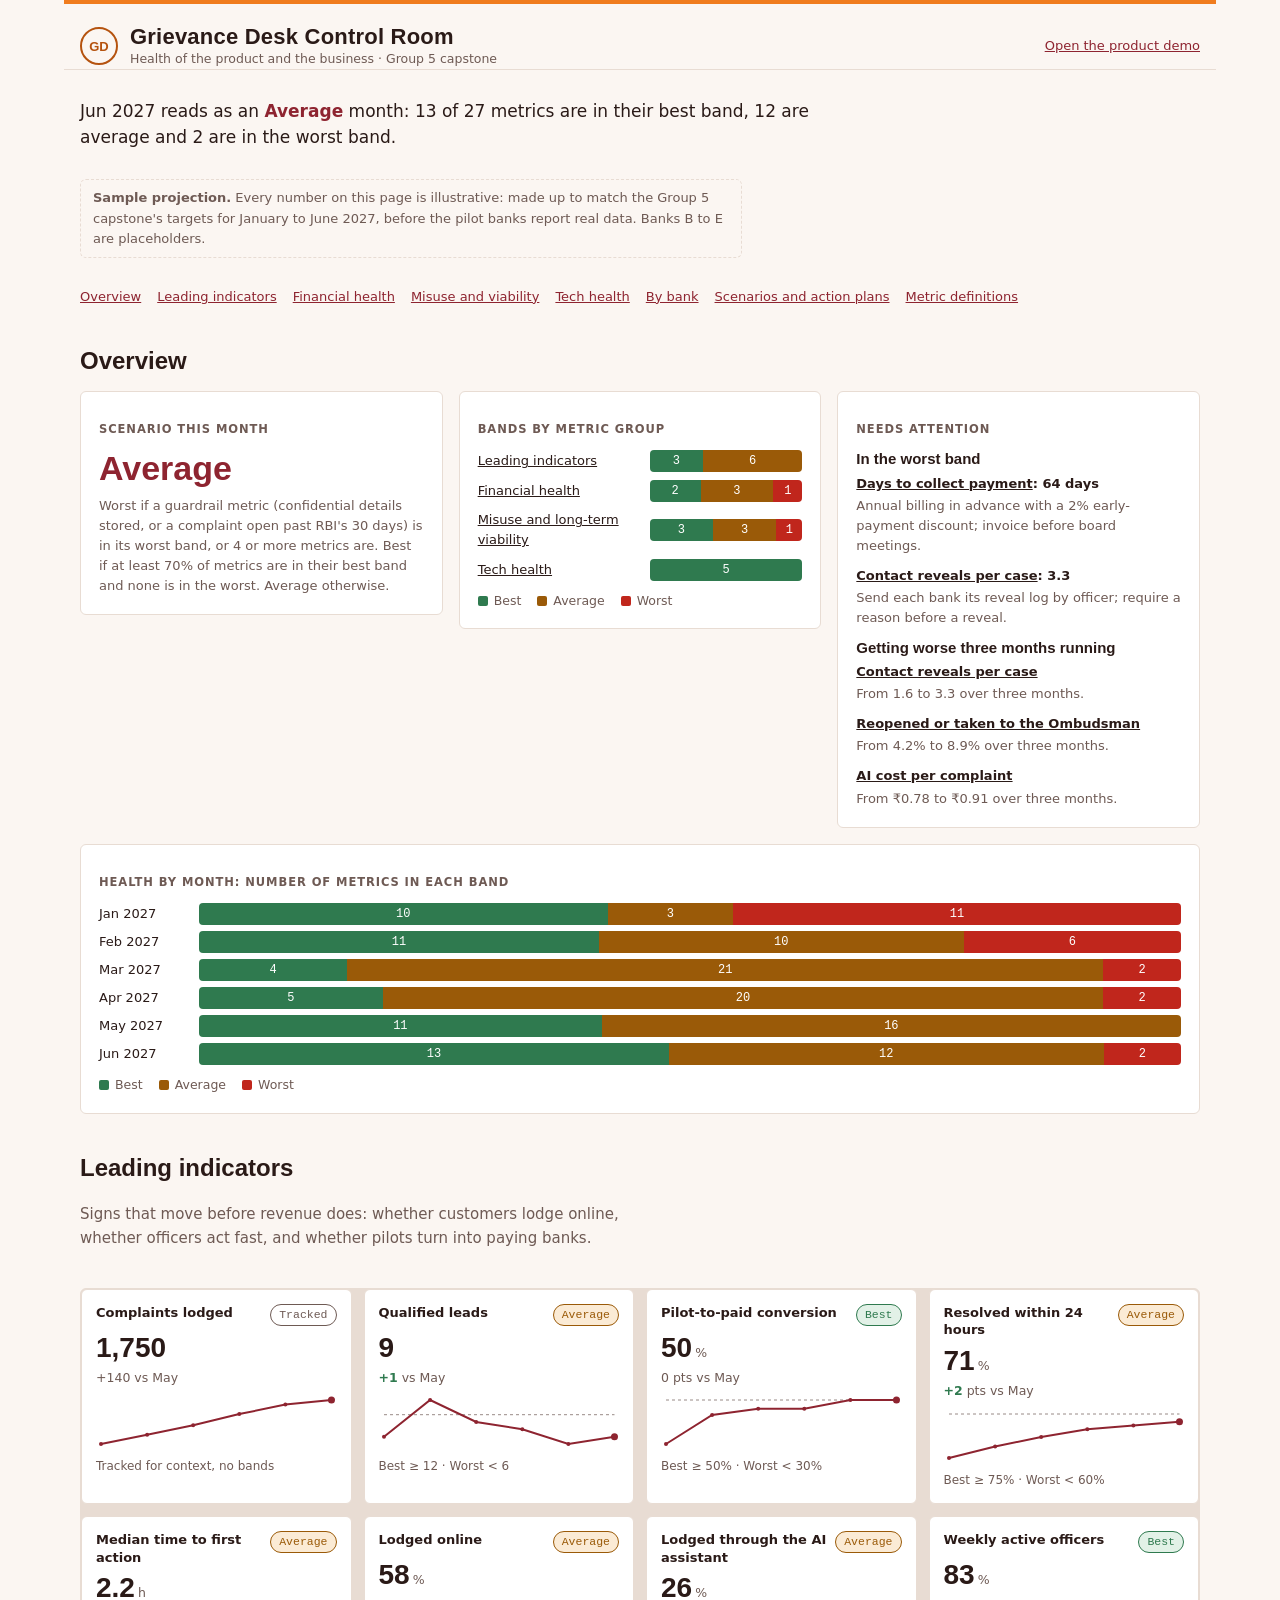
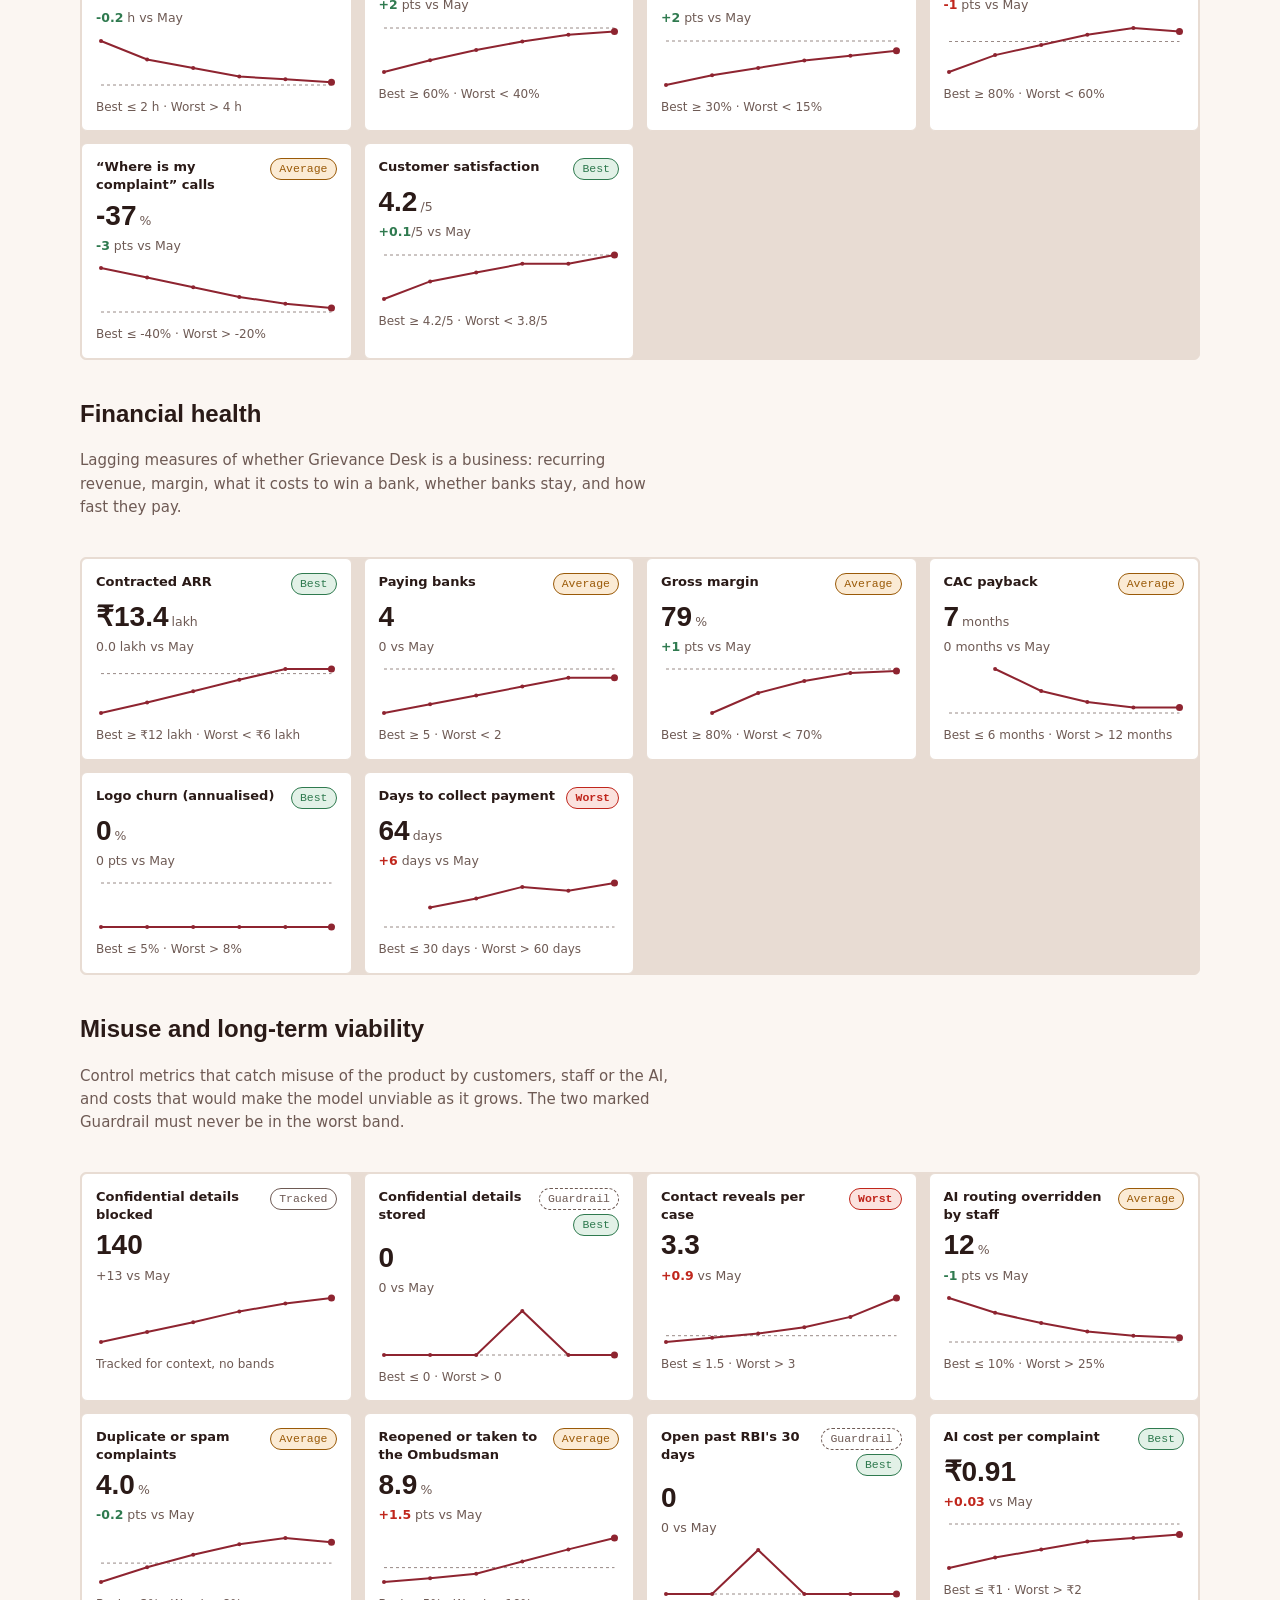
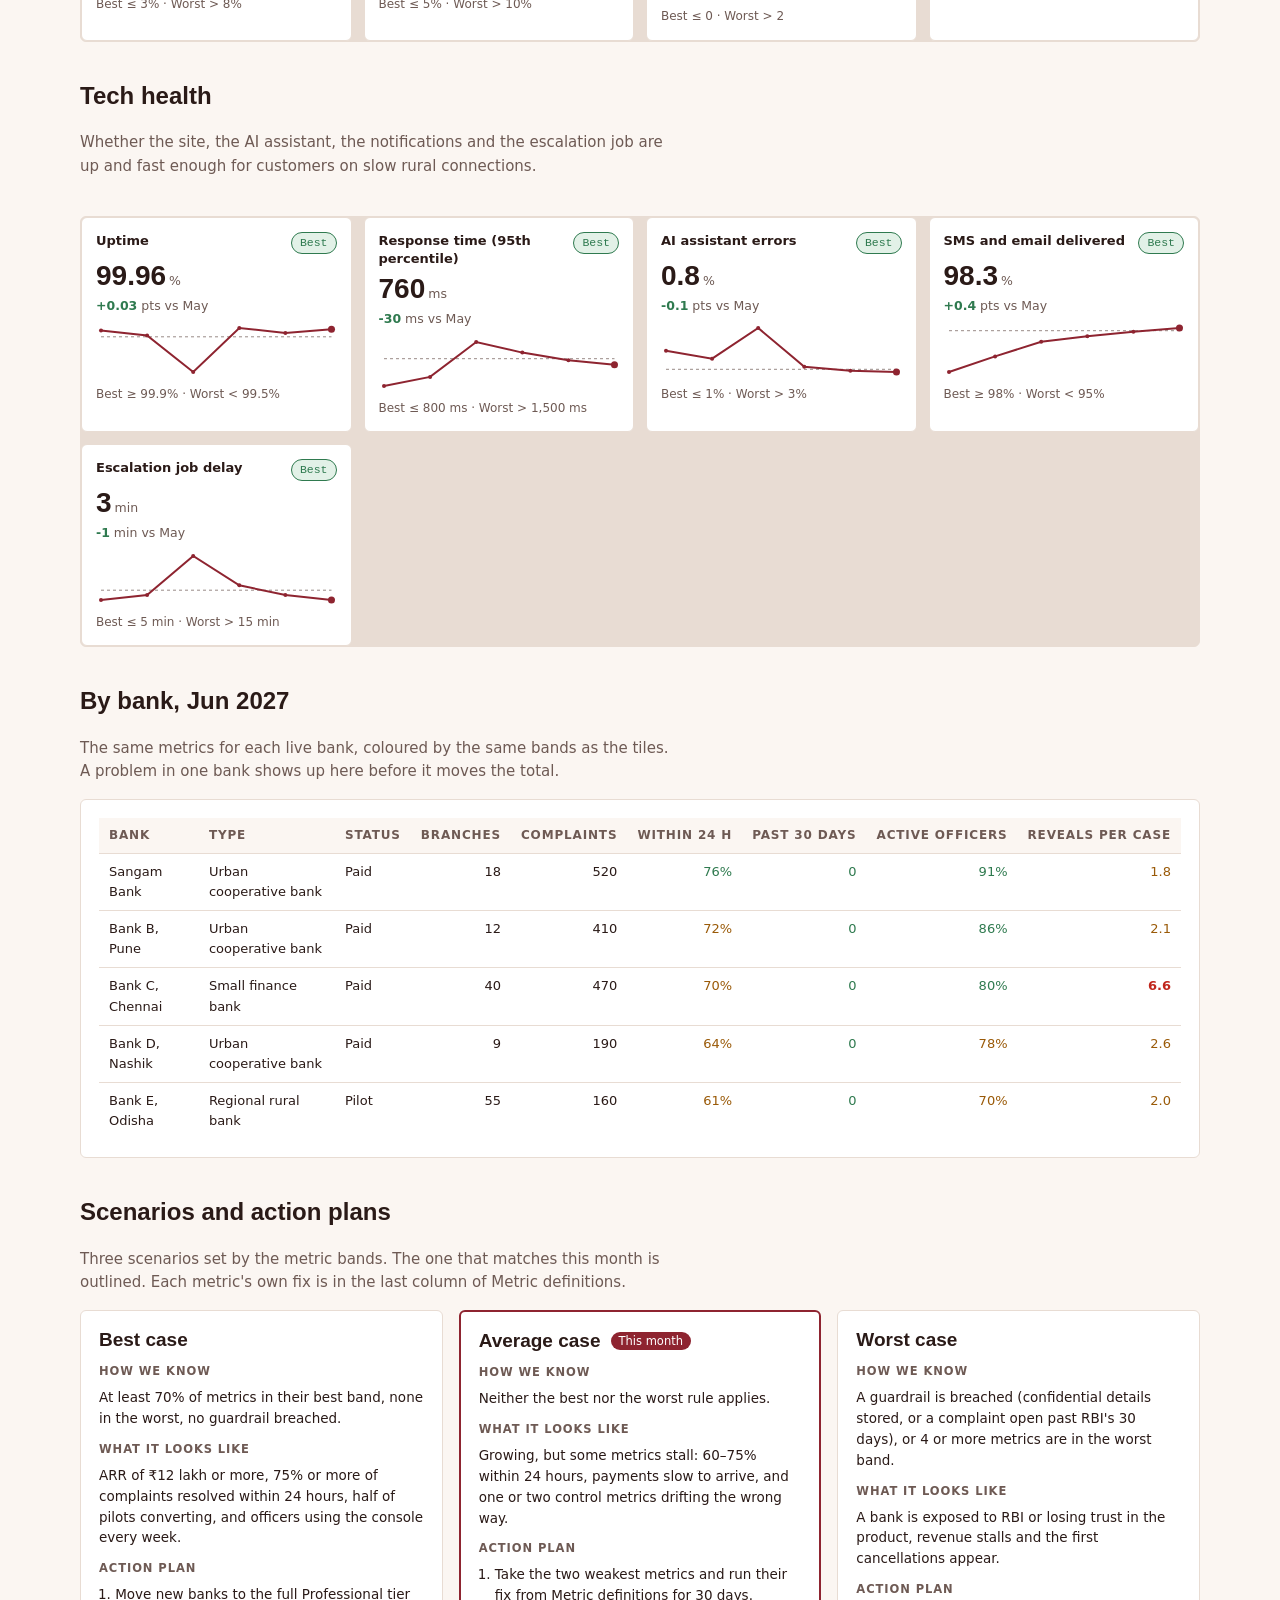
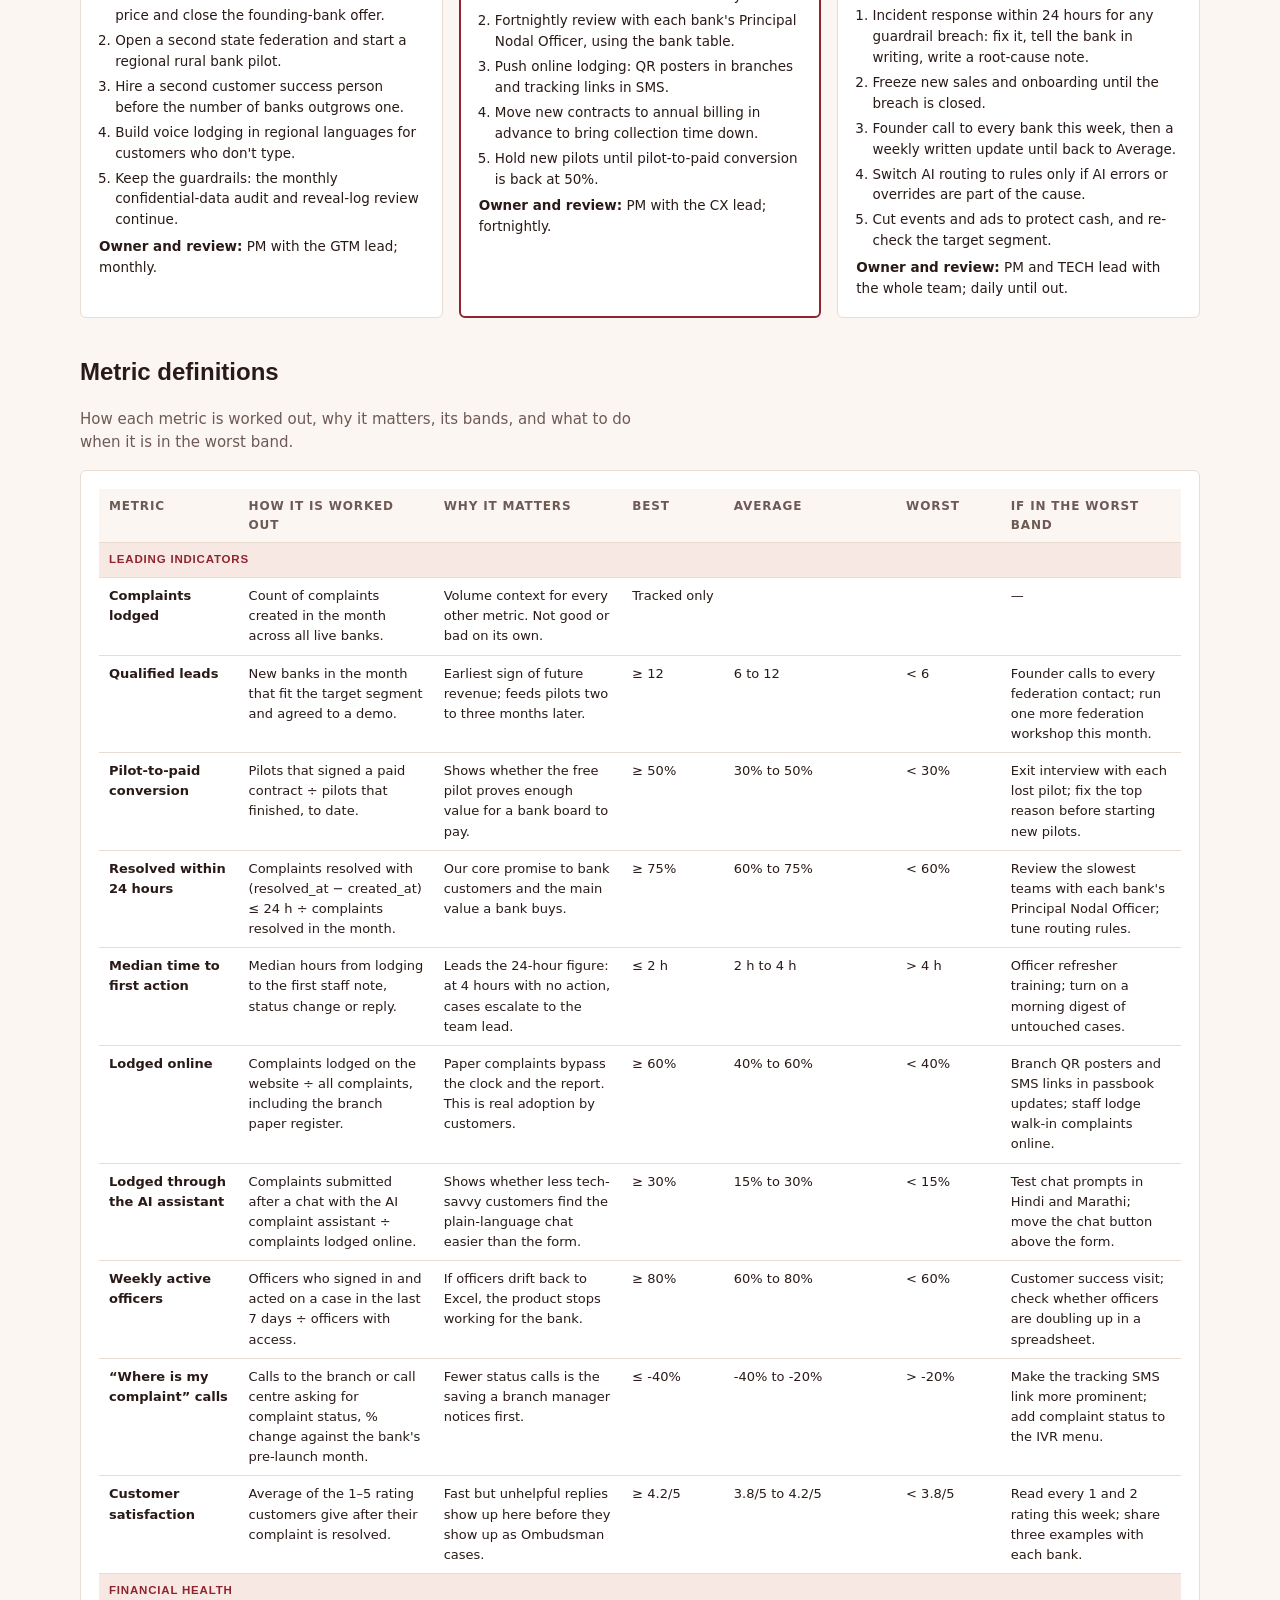
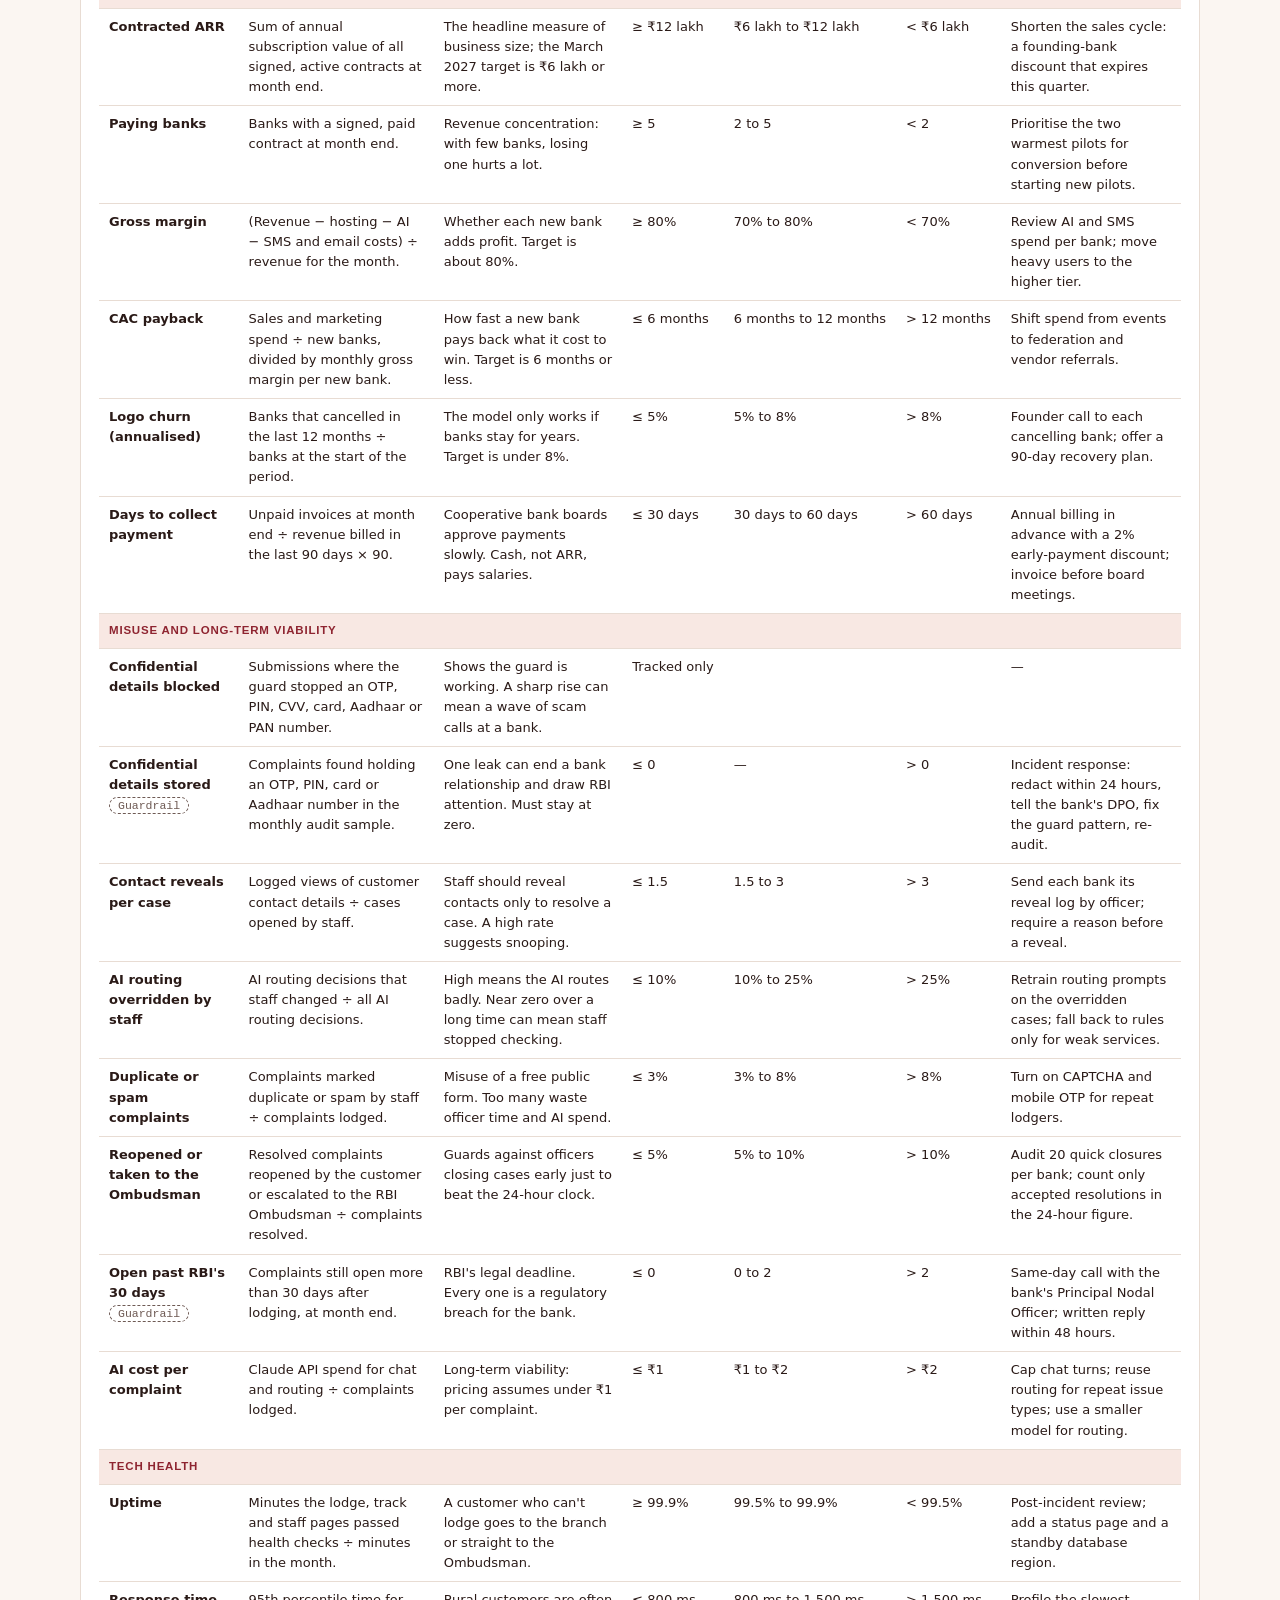
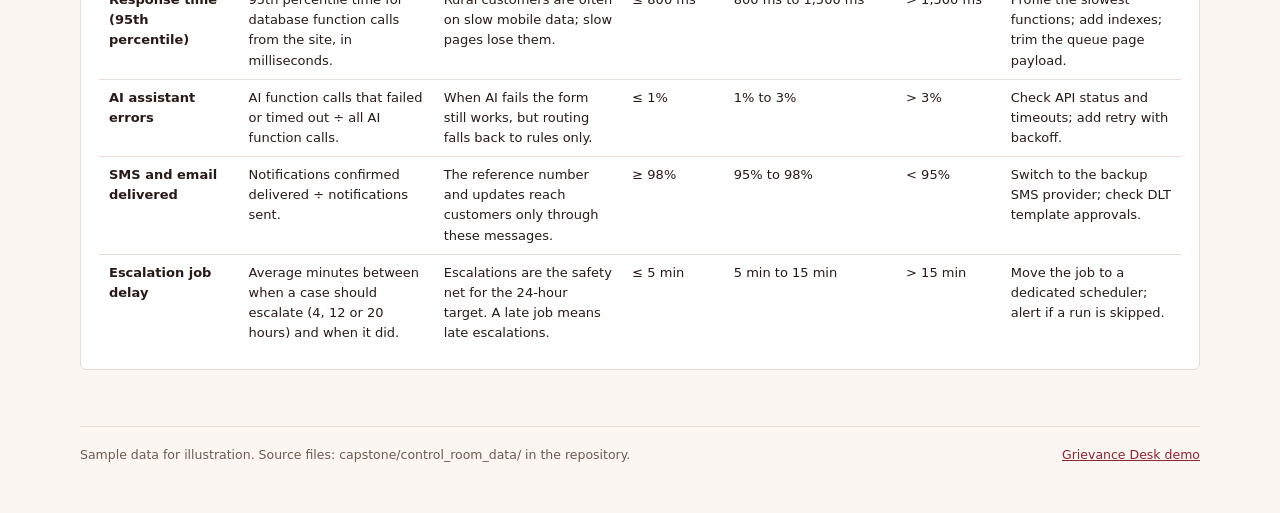
==== control-room.html @ 544a9a12 "Add Control Room metrics dashboard (sample data) and its PDF Metrics and dashboarding exercise appli" ====
<!doctype html>
<html lang="en">
<head>
<meta charset="utf-8">
<meta name="viewport" content="width=device-width,initial-scale=1,viewport-fit=cover">
<meta http-equiv="Content-Security-Policy" content="default-src 'none'; style-src 'self' 'unsafe-inline' https://fonts.googleapis.com; font-src https://fonts.gstatic.com; img-src 'self' data:; base-uri 'none'; form-action 'none'">
<meta name="referrer" content="no-referrer">
<meta name="robots" content="noindex">
<meta name="description" content="Grievance Desk Control Room: product and business health metrics, scenarios and action plans (sample data).">
<title>Grievance Desk Control Room</title>
<link rel="icon" href="data:image/svg+xml,%3Csvg xmlns='http://www.w3.org/2000/svg' viewBox='0 0 32 32'%3E%3Ccircle cx='16' cy='16' r='14' fill='none' stroke='%23E8711C' stroke-width='3'/%3E%3C/svg%3E">
<link rel="stylesheet" href="https://fonts.googleapis.com/css2?family=Archivo:wdth,wght@112,600;112,800&family=Public+Sans:wght@400;500;600&family=IBM+Plex+Mono:wght@400;500&display=swap">
<link rel="stylesheet" href="styles.css?v=6">
<style>
/* Not .wrap: styles.css hides .wrap when printing (it prints only the monthly report). */
.crwrap{max-width:1120px;margin:0 auto}
.cr{display:flex;flex-direction:column;gap:40px;padding-top:28px}
.sec{display:flex;flex-direction:column;gap:16px}
.sec h2{font-size:24px}
.sample{font-size:13px;color:var(--muted);border:1px dashed var(--line);border-radius:var(--r);padding:8px 12px;max-width:80ch}
.headline{font-size:17px;max-width:70ch;margin:0}
.headline b{color:var(--petrol)}
.jump{display:flex;flex-wrap:wrap;gap:4px 16px;font-size:13px}
.cr .card{display:block;background:var(--surface);border:1px solid var(--line);border-radius:var(--r);padding:18px;min-width:0}
.ov{display:grid;grid-template-columns:repeat(auto-fit,minmax(280px,1fr));gap:16px;align-items:start}
.big{font:800 34px/1.1 var(--f-display);font-stretch:112%;color:var(--petrol);margin:4px 0 8px}
.small{font-size:13px;color:var(--muted);margin:0}
.grp{display:grid;grid-template-columns:minmax(110px,10rem) 1fr;gap:8px 12px;align-items:center;font-size:13px;margin-top:10px}
.grp a{color:var(--ink)}
.stack{display:flex;height:22px;border-radius:4px;overflow:hidden;min-width:0}
.stack span{display:flex;align-items:center;justify-content:center;font:500 12px var(--f-mono);color:#fff;min-width:0;overflow:hidden}
.seg-best{background:var(--ok)} .seg-average{background:var(--warn)} .seg-worst{background:var(--bad)}
@media (prefers-color-scheme:dark){:root:not([data-theme="light"]) .stack span{color:var(--paper)}}
.legend{display:flex;gap:16px;font-size:12.5px;color:var(--muted);margin-top:10px}
.legend i{display:inline-block;width:10px;height:10px;border-radius:2px;margin-right:6px;vertical-align:-1px}
.att h3{margin-top:10px}
.att ul{list-style:none;margin:6px 0 0;padding:0;display:grid;gap:10px}
.att li{display:grid;gap:2px;font-size:13px}
.att li span{color:var(--muted)}
.att li.empty{color:var(--muted)}
.att a{color:inherit}
.trend{display:grid;grid-template-columns:5.5rem 1fr;gap:6px 12px;align-items:center;font-size:13px;margin-top:10px}
.tiles{display:grid;grid-template-columns:repeat(auto-fill,minmax(230px,1fr));gap:12px}
.tile{display:flex;flex-direction:column;gap:4px;background:var(--surface);border:1px solid var(--line);border-radius:var(--r);padding:14px;min-width:0;break-inside:avoid}
.tile-head{display:flex;justify-content:space-between;align-items:flex-start;gap:8px}
.tile-head h4{margin:0;font-size:13px;font-weight:600;line-height:1.35}
.chips{display:flex;flex-direction:column;align-items:flex-end;gap:4px}
.chip{flex:none;font-size:11.5px;padding:1px 8px;border-radius:999px;border:1px solid currentColor;white-space:nowrap}
.chip-best{color:var(--ok);background:var(--ok-soft)}
.chip-average{color:var(--warn);background:var(--warn-soft)}
.chip-worst{color:var(--bad);background:var(--bad-soft);font-weight:600}
.chip-track,.chip-guard{color:var(--muted)} .chip-guard{border-style:dashed}
.tile-val{font:800 28px/1.15 var(--f-display);font-stretch:112%;font-variant-numeric:tabular-nums;margin:2px 0 0}
.tile-val .u{font:500 12.5px var(--f-body);color:var(--muted);margin-left:3px}
.tile-chg{font-size:12.5px;color:var(--muted);margin:0;font-variant-numeric:tabular-nums}
.tile-chg .good{color:var(--ok);font-weight:600} .tile-chg .bad{color:var(--bad);font-weight:600}
.tile-foot{font-size:12px;color:var(--muted);margin:0}
.spark{display:block;width:100%;height:54px;margin:4px 0}
.spark .ref{stroke:var(--muted);stroke-dasharray:3 3;stroke-width:1;opacity:.7;vector-effect:non-scaling-stroke}
.spark .line{stroke:var(--petrol);stroke-width:2;fill:none;vector-effect:non-scaling-stroke}
.spark circle{fill:var(--petrol)}
.tablewrap{overflow-x:auto}
.cr table{border-collapse:collapse;width:100%;font-size:13px}
.cr th,.cr td{text-align:left;padding:8px 10px;border-bottom:1px solid var(--line);vertical-align:top}
.cr thead th{font-weight:600;color:var(--muted);font-size:12px}
.cr td.n,.cr th.n{text-align:right;font-variant-numeric:tabular-nums;white-space:nowrap}
.cr td.nw{white-space:nowrap}
.b-best{color:var(--ok)} .b-average{color:var(--warn)} .b-worst{color:var(--bad);font-weight:600}
.grp-row th{background:var(--petrol-soft);color:var(--petrol);font-family:var(--f-display);font-stretch:112%}
.scn{display:grid;grid-template-columns:repeat(auto-fit,minmax(260px,1fr));gap:16px}
.cr .card.scn-card{display:flex;flex-direction:column;gap:6px;font-size:13.5px;break-inside:avoid}
.scn-card p{margin:0} .scn-card .label{margin-top:6px}
.scn-card ol{margin:0;padding-left:1.2em;display:grid;gap:4px}
.scn-card h3{font-size:19px;display:flex;align-items:center;gap:10px}
.scn-card.is-current{border:2px solid var(--petrol)}
.here{font:500 11.5px var(--f-body);background:var(--petrol);color:var(--petrol-ink);border-radius:999px;padding:2px 8px}
.back{font-size:13px}
@page{size:A4 landscape;margin:12mm}
@media print{
  body{padding:0;background:#fff;font-size:12px}
  .crwrap{max-width:none;zoom:.74}
  .cr .card.tablewrap{overflow:visible;break-inside:auto}
  .cr tr{break-inside:avoid}
  .ov .card{padding:14px}
  .jump,.back{display:none}
  .page{break-before:page}
  .cr{gap:24px;padding-top:12px}
  .tiles{grid-template-columns:repeat(4,1fr)}
  .card,.tile{break-inside:avoid}
  *{-webkit-print-color-adjust:exact;print-color-adjust:exact}
}
</style>
</head>
<body>
<div class="crwrap">
  <header class="mast">
    <div class="brand">
      <div class="seal" aria-hidden="true">GD</div>
      <div><h1>Grievance Desk Control Room</h1><small>Health of the product and the business · Group 5 capstone</small></div>
    </div>
    <a class="back" href="./?demo">Open the product demo</a>
  </header>
  <main class="cr">
    <section class="sec" id="top">
      <p class="headline">Jun 2027 reads as an <b>Average</b> month: 13 of 27 metrics are in their best band, 12 are average and 2 are in the worst band.</p>
      <p class="sample"><b>Sample projection.</b> Every number on this page is illustrative: made up to match the Group 5 capstone's targets for January to June 2027, before the pilot banks report real data. Banks B to E are placeholders.</p>
      <nav class="jump" aria-label="Sections"><a href="#overview">Overview</a><a href="#leading">Leading indicators</a><a href="#financial">Financial health</a><a href="#control">Misuse and viability</a><a href="#tech">Tech health</a><a href="#banks">By bank</a><a href="#scenarios">Scenarios and action plans</a><a href="#definitions">Metric definitions</a></nav>
    </section>

    <section class="sec" id="overview">
      <h2>Overview</h2>
      <div class="ov">
        <div class="card">
          <p class="label">Scenario this month</p>
          <p class="big">Average</p>
          <p class="small">Worst if a guardrail metric (confidential details stored, or a complaint open past RBI's 30 days) is in its worst band, or 4 or more metrics are. Best if at least 70% of metrics are in their best band and none is in the worst. Average otherwise.</p>
        </div>
        <div class="card">
          <p class="label">Bands by metric group</p>
          <div class="grp"><a href="#leading">Leading indicators</a><div class="stack"><span class="seg-best" style="flex-grow:3" title="Best: 3">3</span><span class="seg-average" style="flex-grow:6" title="Average: 6">6</span></div><a href="#financial">Financial health</a><div class="stack"><span class="seg-best" style="flex-grow:2" title="Best: 2">2</span><span class="seg-average" style="flex-grow:3" title="Average: 3">3</span><span class="seg-worst" style="flex-grow:1" title="Worst: 1">1</span></div><a href="#control">Misuse and long-term viability</a><div class="stack"><span class="seg-best" style="flex-grow:3" title="Best: 3">3</span><span class="seg-average" style="flex-grow:3" title="Average: 3">3</span><span class="seg-worst" style="flex-grow:1" title="Worst: 1">1</span></div><a href="#tech">Tech health</a><div class="stack"><span class="seg-best" style="flex-grow:5" title="Best: 5">5</span></div></div>
          <div class="legend"><span><i class="seg-best"></i>Best</span><span><i class="seg-average"></i>Average</span><span><i class="seg-worst"></i>Worst</span></div>
        </div>
        <div class="card att">
          <p class="label">Needs attention</p>
          <h3>In the worst band</h3>
          <ul><li><b><a href="#m-dso_days">Days to collect payment</a>: 64 days</b><span>Annual billing in advance with a 2% early-payment discount; invoice before board meetings.</span></li><li><b><a href="#m-contact_reveals_per_case">Contact reveals per case</a>: 3.3</b><span>Send each bank its reveal log by officer; require a reason before a reveal.</span></li></ul>
          <h3>Getting worse three months running</h3>
          <ul><li><b><a href="#m-contact_reveals_per_case">Contact reveals per case</a></b><span>From 1.6 to 3.3 over three months.</span></li><li><b><a href="#m-reopened_pct">Reopened or taken to the Ombudsman</a></b><span>From 4.2% to 8.9% over three months.</span></li><li><b><a href="#m-ai_cost_per_complaint_inr">AI cost per complaint</a></b><span>From ₹0.78 to ₹0.91 over three months.</span></li></ul>
        </div>
      </div>
      <div class="card">
        <p class="label">Health by month: number of metrics in each band</p>
        <div class="trend"><span>Jan 2027</span><div class="stack"><span class="seg-best" style="flex-grow:10" title="Best: 10">10</span><span class="seg-average" style="flex-grow:3" title="Average: 3">3</span><span class="seg-worst" style="flex-grow:11" title="Worst: 11">11</span></div><span>Feb 2027</span><div class="stack"><span class="seg-best" style="flex-grow:11" title="Best: 11">11</span><span class="seg-average" style="flex-grow:10" title="Average: 10">10</span><span class="seg-worst" style="flex-grow:6" title="Worst: 6">6</span></div><span>Mar 2027</span><div class="stack"><span class="seg-best" style="flex-grow:4" title="Best: 4">4</span><span class="seg-average" style="flex-grow:21" title="Average: 21">21</span><span class="seg-worst" style="flex-grow:2" title="Worst: 2">2</span></div><span>Apr 2027</span><div class="stack"><span class="seg-best" style="flex-grow:5" title="Best: 5">5</span><span class="seg-average" style="flex-grow:20" title="Average: 20">20</span><span class="seg-worst" style="flex-grow:2" title="Worst: 2">2</span></div><span>May 2027</span><div class="stack"><span class="seg-best" style="flex-grow:11" title="Best: 11">11</span><span class="seg-average" style="flex-grow:16" title="Average: 16">16</span></div><span>Jun 2027</span><div class="stack"><span class="seg-best" style="flex-grow:13" title="Best: 13">13</span><span class="seg-average" style="flex-grow:12" title="Average: 12">12</span><span class="seg-worst" style="flex-grow:2" title="Worst: 2">2</span></div></div>
        <div class="legend"><span><i class="seg-best"></i>Best</span><span><i class="seg-average"></i>Average</span><span><i class="seg-worst"></i>Worst</span></div>
      </div>
    </section>

    <section class="sec page" id="leading"><h2>Leading indicators</h2><p class="lede">Signs that move before revenue does: whether customers lodge online, whether officers act fast, and whether pilots turn into paying banks.</p><div class="tiles"><article class="tile" id="m-complaints_lodged"><div class="tile-head"><h4>Complaints lodged</h4><div class="chips"><span class="chip chip-track">Tracked</span></div></div><p class="tile-val">1,750</p><p class="tile-chg"><span class="">+140</span> vs May</p><svg class="spark" viewBox="0 0 240 54" preserveAspectRatio="none" role="img" aria-label="Complaints lodged, Jan 2027 to Jun 2027: from 410 to 1,750"><path class="line" d="M5.0,49.0 L51.0,39.8 L97.0,30.3 L143.0,19.1 L189.0,9.6 L235.0,5.0"/><circle class="pt" cx="5.0" cy="49.0" r="2"><title>Jan 2027: 410</title></circle><circle class="pt" cx="51.0" cy="39.8" r="2"><title>Feb 2027: 690</title></circle><circle class="pt" cx="97.0" cy="30.3" r="2"><title>Mar 2027: 980</title></circle><circle class="pt" cx="143.0" cy="19.1" r="2"><title>Apr 2027: 1,320</title></circle><circle class="pt" cx="189.0" cy="9.6" r="2"><title>May 2027: 1,610</title></circle><circle class="end" cx="235.0" cy="5.0" r="3.5"><title>Jun 2027: 1,750</title></circle></svg><p class="tile-foot">Tracked for context, no bands</p></article><article class="tile" id="m-qualified_leads"><div class="tile-head"><h4>Qualified leads</h4><div class="chips"><span class="chip chip-average">Average</span></div></div><p class="tile-val">9</p><p class="tile-chg"><span class="good">+1</span> vs May</p><svg class="spark" viewBox="0 0 240 54" preserveAspectRatio="none" role="img" aria-label="Qualified leads, Jan 2027 to Jun 2027: from 9 to 9"><line class="ref" x1="5" x2="235" y1="19.7" y2="19.7"/><path class="line" d="M5.0,41.7 L51.0,5.0 L97.0,27.0 L143.0,34.3 L189.0,49.0 L235.0,41.7"/><circle class="pt" cx="5.0" cy="41.7" r="2"><title>Jan 2027: 9</title></circle><circle class="pt" cx="51.0" cy="5.0" r="2"><title>Feb 2027: 14</title></circle><circle class="pt" cx="97.0" cy="27.0" r="2"><title>Mar 2027: 11</title></circle><circle class="pt" cx="143.0" cy="34.3" r="2"><title>Apr 2027: 10</title></circle><circle class="pt" cx="189.0" cy="49.0" r="2"><title>May 2027: 8</title></circle><circle class="end" cx="235.0" cy="41.7" r="3.5"><title>Jun 2027: 9</title></circle></svg><p class="tile-foot">Best ≥ 12 · Worst &lt; 6</p></article><article class="tile" id="m-pilot_to_paid_pct"><div class="tile-head"><h4>Pilot-to-paid conversion</h4><div class="chips"><span class="chip chip-best">Best</span></div></div><p class="tile-val">50<span class="u">%</span></p><p class="tile-chg"><span class="">0</span> pts vs May</p><svg class="spark" viewBox="0 0 240 54" preserveAspectRatio="none" role="img" aria-label="Pilot-to-paid conversion, Jan 2027 to Jun 2027: from 0% to 50%"><line class="ref" x1="5" x2="235" y1="5.0" y2="5.0"/><path class="line" d="M5.0,49.0 L51.0,20.0 L97.0,13.8 L143.0,13.8 L189.0,5.0 L235.0,5.0"/><circle class="pt" cx="5.0" cy="49.0" r="2"><title>Jan 2027: 0%</title></circle><circle class="pt" cx="51.0" cy="20.0" r="2"><title>Feb 2027: 33%</title></circle><circle class="pt" cx="97.0" cy="13.8" r="2"><title>Mar 2027: 40%</title></circle><circle class="pt" cx="143.0" cy="13.8" r="2"><title>Apr 2027: 40%</title></circle><circle class="pt" cx="189.0" cy="5.0" r="2"><title>May 2027: 50%</title></circle><circle class="end" cx="235.0" cy="5.0" r="3.5"><title>Jun 2027: 50%</title></circle></svg><p class="tile-foot">Best ≥ 50% · Worst &lt; 30%</p></article><article class="tile" id="m-resolved_24h_pct"><div class="tile-head"><h4>Resolved within 24 hours</h4><div class="chips"><span class="chip chip-average">Average</span></div></div><p class="tile-val">71<span class="u">%</span></p><p class="tile-chg"><span class="good">+2</span> pts vs May</p><svg class="spark" viewBox="0 0 240 54" preserveAspectRatio="none" role="img" aria-label="Resolved within 24 hours, Jan 2027 to Jun 2027: from 52% to 71%"><line class="ref" x1="5" x2="235" y1="5.0" y2="5.0"/><path class="line" d="M5.0,49.0 L51.0,37.5 L97.0,28.0 L143.0,20.3 L189.0,16.5 L235.0,12.7"/><circle class="pt" cx="5.0" cy="49.0" r="2"><title>Jan 2027: 52%</title></circle><circle class="pt" cx="51.0" cy="37.5" r="2"><title>Feb 2027: 58%</title></circle><circle class="pt" cx="97.0" cy="28.0" r="2"><title>Mar 2027: 63%</title></circle><circle class="pt" cx="143.0" cy="20.3" r="2"><title>Apr 2027: 67%</title></circle><circle class="pt" cx="189.0" cy="16.5" r="2"><title>May 2027: 69%</title></circle><circle class="end" cx="235.0" cy="12.7" r="3.5"><title>Jun 2027: 71%</title></circle></svg><p class="tile-foot">Best ≥ 75% · Worst &lt; 60%</p></article><article class="tile" id="m-median_first_action_h"><div class="tile-head"><h4>Median time to first action</h4><div class="chips"><span class="chip chip-average">Average</span></div></div><p class="tile-val">2.2<span class="u">h</span></p><p class="tile-chg"><span class="good">-0.2</span> h vs May</p><svg class="spark" viewBox="0 0 240 54" preserveAspectRatio="none" role="img" aria-label="Median time to first action, Jan 2027 to Jun 2027: from 5.1 h to 2.2 h"><line class="ref" x1="5" x2="235" y1="49.0" y2="49.0"/><path class="line" d="M5.0,5.0 L51.0,23.5 L97.0,32.0 L143.0,40.5 L189.0,43.3 L235.0,46.2"/><circle class="pt" cx="5.0" cy="5.0" r="2"><title>Jan 2027: 5.1 h</title></circle><circle class="pt" cx="51.0" cy="23.5" r="2"><title>Feb 2027: 3.8 h</title></circle><circle class="pt" cx="97.0" cy="32.0" r="2"><title>Mar 2027: 3.2 h</title></circle><circle class="pt" cx="143.0" cy="40.5" r="2"><title>Apr 2027: 2.6 h</title></circle><circle class="pt" cx="189.0" cy="43.3" r="2"><title>May 2027: 2.4 h</title></circle><circle class="end" cx="235.0" cy="46.2" r="3.5"><title>Jun 2027: 2.2 h</title></circle></svg><p class="tile-foot">Best ≤ 2 h · Worst &gt; 4 h</p></article><article class="tile" id="m-online_share_pct"><div class="tile-head"><h4>Lodged online</h4><div class="chips"><span class="chip chip-average">Average</span></div></div><p class="tile-val">58<span class="u">%</span></p><p class="tile-chg"><span class="good">+2</span> pts vs May</p><svg class="spark" viewBox="0 0 240 54" preserveAspectRatio="none" role="img" aria-label="Lodged online, Jan 2027 to Jun 2027: from 34% to 58%"><line class="ref" x1="5" x2="235" y1="5.0" y2="5.0"/><path class="line" d="M5.0,49.0 L51.0,37.2 L97.0,27.0 L143.0,18.5 L189.0,11.8 L235.0,8.4"/><circle class="pt" cx="5.0" cy="49.0" r="2"><title>Jan 2027: 34%</title></circle><circle class="pt" cx="51.0" cy="37.2" r="2"><title>Feb 2027: 41%</title></circle><circle class="pt" cx="97.0" cy="27.0" r="2"><title>Mar 2027: 47%</title></circle><circle class="pt" cx="143.0" cy="18.5" r="2"><title>Apr 2027: 52%</title></circle><circle class="pt" cx="189.0" cy="11.8" r="2"><title>May 2027: 56%</title></circle><circle class="end" cx="235.0" cy="8.4" r="3.5"><title>Jun 2027: 58%</title></circle></svg><p class="tile-foot">Best ≥ 60% · Worst &lt; 40%</p></article><article class="tile" id="m-ai_chat_share_pct"><div class="tile-head"><h4>Lodged through the AI assistant</h4><div class="chips"><span class="chip chip-average">Average</span></div></div><p class="tile-val">26<span class="u">%</span></p><p class="tile-chg"><span class="good">+2</span> pts vs May</p><svg class="spark" viewBox="0 0 240 54" preserveAspectRatio="none" role="img" aria-label="Lodged through the AI assistant, Jan 2027 to Jun 2027: from 12% to 26%"><line class="ref" x1="5" x2="235" y1="5.0" y2="5.0"/><path class="line" d="M5.0,49.0 L51.0,39.2 L97.0,31.9 L143.0,24.6 L189.0,19.7 L235.0,14.8"/><circle class="pt" cx="5.0" cy="49.0" r="2"><title>Jan 2027: 12%</title></circle><circle class="pt" cx="51.0" cy="39.2" r="2"><title>Feb 2027: 16%</title></circle><circle class="pt" cx="97.0" cy="31.9" r="2"><title>Mar 2027: 19%</title></circle><circle class="pt" cx="143.0" cy="24.6" r="2"><title>Apr 2027: 22%</title></circle><circle class="pt" cx="189.0" cy="19.7" r="2"><title>May 2027: 24%</title></circle><circle class="end" cx="235.0" cy="14.8" r="3.5"><title>Jun 2027: 26%</title></circle></svg><p class="tile-foot">Best ≥ 30% · Worst &lt; 15%</p></article><article class="tile" id="m-weekly_active_officers_pct"><div class="tile-head"><h4>Weekly active officers</h4><div class="chips"><span class="chip chip-best">Best</span></div></div><p class="tile-val">83<span class="u">%</span></p><p class="tile-chg"><span class="bad">-1</span> pts vs May</p><svg class="spark" viewBox="0 0 240 54" preserveAspectRatio="none" role="img" aria-label="Weekly active officers, Jan 2027 to Jun 2027: from 71% to 83%"><line class="ref" x1="5" x2="235" y1="18.5" y2="18.5"/><path class="line" d="M5.0,49.0 L51.0,32.1 L97.0,21.9 L143.0,11.8 L189.0,5.0 L235.0,8.4"/><circle class="pt" cx="5.0" cy="49.0" r="2"><title>Jan 2027: 71%</title></circle><circle class="pt" cx="51.0" cy="32.1" r="2"><title>Feb 2027: 76%</title></circle><circle class="pt" cx="97.0" cy="21.9" r="2"><title>Mar 2027: 79%</title></circle><circle class="pt" cx="143.0" cy="11.8" r="2"><title>Apr 2027: 82%</title></circle><circle class="pt" cx="189.0" cy="5.0" r="2"><title>May 2027: 84%</title></circle><circle class="end" cx="235.0" cy="8.4" r="3.5"><title>Jun 2027: 83%</title></circle></svg><p class="tile-foot">Best ≥ 80% · Worst &lt; 60%</p></article><article class="tile" id="m-track_calls_change_pct"><div class="tile-head"><h4>“Where is my complaint” calls</h4><div class="chips"><span class="chip chip-average">Average</span></div></div><p class="tile-val">-37<span class="u">%</span></p><p class="tile-chg"><span class="good">-3</span> pts vs May</p><svg class="spark" viewBox="0 0 240 54" preserveAspectRatio="none" role="img" aria-label="“Where is my complaint” calls, Jan 2027 to Jun 2027: from -8% to -37%"><line class="ref" x1="5" x2="235" y1="49.0" y2="49.0"/><path class="line" d="M5.0,5.0 L51.0,14.6 L97.0,24.2 L143.0,33.9 L189.0,40.8 L235.0,44.9"/><circle class="pt" cx="5.0" cy="5.0" r="2"><title>Jan 2027: -8%</title></circle><circle class="pt" cx="51.0" cy="14.6" r="2"><title>Feb 2027: -15%</title></circle><circle class="pt" cx="97.0" cy="24.2" r="2"><title>Mar 2027: -22%</title></circle><circle class="pt" cx="143.0" cy="33.9" r="2"><title>Apr 2027: -29%</title></circle><circle class="pt" cx="189.0" cy="40.8" r="2"><title>May 2027: -34%</title></circle><circle class="end" cx="235.0" cy="44.9" r="3.5"><title>Jun 2027: -37%</title></circle></svg><p class="tile-foot">Best ≤ -40% · Worst &gt; -20%</p></article><article class="tile" id="m-csat"><div class="tile-head"><h4>Customer satisfaction</h4><div class="chips"><span class="chip chip-best">Best</span></div></div><p class="tile-val">4.2<span class="u">/5</span></p><p class="tile-chg"><span class="good">+0.1</span>/5 vs May</p><svg class="spark" viewBox="0 0 240 54" preserveAspectRatio="none" role="img" aria-label="Customer satisfaction, Jan 2027 to Jun 2027: from 3.7/5 to 4.2/5"><line class="ref" x1="5" x2="235" y1="5.0" y2="5.0"/><path class="line" d="M5.0,49.0 L51.0,31.4 L97.0,22.6 L143.0,13.8 L189.0,13.8 L235.0,5.0"/><circle class="pt" cx="5.0" cy="49.0" r="2"><title>Jan 2027: 3.7/5</title></circle><circle class="pt" cx="51.0" cy="31.4" r="2"><title>Feb 2027: 3.9/5</title></circle><circle class="pt" cx="97.0" cy="22.6" r="2"><title>Mar 2027: 4.0/5</title></circle><circle class="pt" cx="143.0" cy="13.8" r="2"><title>Apr 2027: 4.1/5</title></circle><circle class="pt" cx="189.0" cy="13.8" r="2"><title>May 2027: 4.1/5</title></circle><circle class="end" cx="235.0" cy="5.0" r="3.5"><title>Jun 2027: 4.2/5</title></circle></svg><p class="tile-foot">Best ≥ 4.2/5 · Worst &lt; 3.8/5</p></article></div></section><section class="sec page" id="financial"><h2>Financial health</h2><p class="lede">Lagging measures of whether Grievance Desk is a business: recurring revenue, margin, what it costs to win a bank, whether banks stay, and how fast they pay.</p><div class="tiles"><article class="tile" id="m-arr_lakh"><div class="tile-head"><h4>Contracted ARR</h4><div class="chips"><span class="chip chip-best">Best</span></div></div><p class="tile-val">₹13.4<span class="u">lakh</span></p><p class="tile-chg"><span class="">0.0</span> lakh vs May</p><svg class="spark" viewBox="0 0 240 54" preserveAspectRatio="none" role="img" aria-label="Contracted ARR, Jan 2027 to Jun 2027: from ₹0.0 lakh to ₹13.4 lakh"><line class="ref" x1="5" x2="235" y1="9.6" y2="9.6"/><path class="line" d="M5.0,49.0 L51.0,38.5 L97.0,27.3 L143.0,15.8 L189.0,5.0 L235.0,5.0"/><circle class="pt" cx="5.0" cy="49.0" r="2"><title>Jan 2027: ₹0.0 lakh</title></circle><circle class="pt" cx="51.0" cy="38.5" r="2"><title>Feb 2027: ₹3.2 lakh</title></circle><circle class="pt" cx="97.0" cy="27.3" r="2"><title>Mar 2027: ₹6.6 lakh</title></circle><circle class="pt" cx="143.0" cy="15.8" r="2"><title>Apr 2027: ₹10.1 lakh</title></circle><circle class="pt" cx="189.0" cy="5.0" r="2"><title>May 2027: ₹13.4 lakh</title></circle><circle class="end" cx="235.0" cy="5.0" r="3.5"><title>Jun 2027: ₹13.4 lakh</title></circle></svg><p class="tile-foot">Best ≥ ₹12 lakh · Worst &lt; ₹6 lakh</p></article><article class="tile" id="m-paying_banks"><div class="tile-head"><h4>Paying banks</h4><div class="chips"><span class="chip chip-average">Average</span></div></div><p class="tile-val">4</p><p class="tile-chg"><span class="">0</span> vs May</p><svg class="spark" viewBox="0 0 240 54" preserveAspectRatio="none" role="img" aria-label="Paying banks, Jan 2027 to Jun 2027: from 0 to 4"><line class="ref" x1="5" x2="235" y1="5.0" y2="5.0"/><path class="line" d="M5.0,49.0 L51.0,40.2 L97.0,31.4 L143.0,22.6 L189.0,13.8 L235.0,13.8"/><circle class="pt" cx="5.0" cy="49.0" r="2"><title>Jan 2027: 0</title></circle><circle class="pt" cx="51.0" cy="40.2" r="2"><title>Feb 2027: 1</title></circle><circle class="pt" cx="97.0" cy="31.4" r="2"><title>Mar 2027: 2</title></circle><circle class="pt" cx="143.0" cy="22.6" r="2"><title>Apr 2027: 3</title></circle><circle class="pt" cx="189.0" cy="13.8" r="2"><title>May 2027: 4</title></circle><circle class="end" cx="235.0" cy="13.8" r="3.5"><title>Jun 2027: 4</title></circle></svg><p class="tile-foot">Best ≥ 5 · Worst &lt; 2</p></article><article class="tile" id="m-gross_margin_pct"><div class="tile-head"><h4>Gross margin</h4><div class="chips"><span class="chip chip-average">Average</span></div></div><p class="tile-val">79<span class="u">%</span></p><p class="tile-chg"><span class="good">+1</span> pts vs May</p><svg class="spark" viewBox="0 0 240 54" preserveAspectRatio="none" role="img" aria-label="Gross margin, Feb 2027 to Jun 2027: from 58% to 79%"><line class="ref" x1="5" x2="235" y1="5.0" y2="5.0"/><path class="line" d="M51.0,49.0 L97.0,29.0 L143.0,17.0 L189.0,9.0 L235.0,7.0"/><circle class="pt" cx="51.0" cy="49.0" r="2"><title>Feb 2027: 58%</title></circle><circle class="pt" cx="97.0" cy="29.0" r="2"><title>Mar 2027: 68%</title></circle><circle class="pt" cx="143.0" cy="17.0" r="2"><title>Apr 2027: 74%</title></circle><circle class="pt" cx="189.0" cy="9.0" r="2"><title>May 2027: 78%</title></circle><circle class="end" cx="235.0" cy="7.0" r="3.5"><title>Jun 2027: 79%</title></circle></svg><p class="tile-foot">Best ≥ 80% · Worst &lt; 70%</p></article><article class="tile" id="m-cac_payback_months"><div class="tile-head"><h4>CAC payback</h4><div class="chips"><span class="chip chip-average">Average</span></div></div><p class="tile-val">7<span class="u">months</span></p><p class="tile-chg"><span class="">0</span> months vs May</p><svg class="spark" viewBox="0 0 240 54" preserveAspectRatio="none" role="img" aria-label="CAC payback, Feb 2027 to Jun 2027: from 14 months to 7 months"><line class="ref" x1="5" x2="235" y1="49.0" y2="49.0"/><path class="line" d="M51.0,5.0 L97.0,27.0 L143.0,38.0 L189.0,43.5 L235.0,43.5"/><circle class="pt" cx="51.0" cy="5.0" r="2"><title>Feb 2027: 14 months</title></circle><circle class="pt" cx="97.0" cy="27.0" r="2"><title>Mar 2027: 10 months</title></circle><circle class="pt" cx="143.0" cy="38.0" r="2"><title>Apr 2027: 8 months</title></circle><circle class="pt" cx="189.0" cy="43.5" r="2"><title>May 2027: 7 months</title></circle><circle class="end" cx="235.0" cy="43.5" r="3.5"><title>Jun 2027: 7 months</title></circle></svg><p class="tile-foot">Best ≤ 6 months · Worst &gt; 12 months</p></article><article class="tile" id="m-logo_churn_pct"><div class="tile-head"><h4>Logo churn (annualised)</h4><div class="chips"><span class="chip chip-best">Best</span></div></div><p class="tile-val">0<span class="u">%</span></p><p class="tile-chg"><span class="">0</span> pts vs May</p><svg class="spark" viewBox="0 0 240 54" preserveAspectRatio="none" role="img" aria-label="Logo churn (annualised), Jan 2027 to Jun 2027: from 0% to 0%"><line class="ref" x1="5" x2="235" y1="5.0" y2="5.0"/><path class="line" d="M5.0,49.0 L51.0,49.0 L97.0,49.0 L143.0,49.0 L189.0,49.0 L235.0,49.0"/><circle class="pt" cx="5.0" cy="49.0" r="2"><title>Jan 2027: 0%</title></circle><circle class="pt" cx="51.0" cy="49.0" r="2"><title>Feb 2027: 0%</title></circle><circle class="pt" cx="97.0" cy="49.0" r="2"><title>Mar 2027: 0%</title></circle><circle class="pt" cx="143.0" cy="49.0" r="2"><title>Apr 2027: 0%</title></circle><circle class="pt" cx="189.0" cy="49.0" r="2"><title>May 2027: 0%</title></circle><circle class="end" cx="235.0" cy="49.0" r="3.5"><title>Jun 2027: 0%</title></circle></svg><p class="tile-foot">Best ≤ 5% · Worst &gt; 8%</p></article><article class="tile" id="m-dso_days"><div class="tile-head"><h4>Days to collect payment</h4><div class="chips"><span class="chip chip-worst">Worst</span></div></div><p class="tile-val">64<span class="u">days</span></p><p class="tile-chg"><span class="bad">+6</span> days vs May</p><svg class="spark" viewBox="0 0 240 54" preserveAspectRatio="none" role="img" aria-label="Days to collect payment, Feb 2027 to Jun 2027: from 45 days to 64 days"><line class="ref" x1="5" x2="235" y1="49.0" y2="49.0"/><path class="line" d="M51.0,29.6 L97.0,20.5 L143.0,8.9 L189.0,12.8 L235.0,5.0"/><circle class="pt" cx="51.0" cy="29.6" r="2"><title>Feb 2027: 45 days</title></circle><circle class="pt" cx="97.0" cy="20.5" r="2"><title>Mar 2027: 52 days</title></circle><circle class="pt" cx="143.0" cy="8.9" r="2"><title>Apr 2027: 61 days</title></circle><circle class="pt" cx="189.0" cy="12.8" r="2"><title>May 2027: 58 days</title></circle><circle class="end" cx="235.0" cy="5.0" r="3.5"><title>Jun 2027: 64 days</title></circle></svg><p class="tile-foot">Best ≤ 30 days · Worst &gt; 60 days</p></article></div></section><section class="sec page" id="control"><h2>Misuse and long-term viability</h2><p class="lede">Control metrics that catch misuse of the product by customers, staff or the AI, and costs that would make the model unviable as it grows. The two marked Guardrail must never be in the worst band.</p><div class="tiles"><article class="tile" id="m-confidential_blocked"><div class="tile-head"><h4>Confidential details blocked</h4><div class="chips"><span class="chip chip-track">Tracked</span></div></div><p class="tile-val">140</p><p class="tile-chg"><span class="">+13</span> vs May</p><svg class="spark" viewBox="0 0 240 54" preserveAspectRatio="none" role="img" aria-label="Confidential details blocked, Jan 2027 to Jun 2027: from 38 to 140"><path class="line" d="M5.0,49.0 L51.0,39.1 L97.0,29.2 L143.0,18.4 L189.0,10.6 L235.0,5.0"/><circle class="pt" cx="5.0" cy="49.0" r="2"><title>Jan 2027: 38</title></circle><circle class="pt" cx="51.0" cy="39.1" r="2"><title>Feb 2027: 61</title></circle><circle class="pt" cx="97.0" cy="29.2" r="2"><title>Mar 2027: 84</title></circle><circle class="pt" cx="143.0" cy="18.4" r="2"><title>Apr 2027: 109</title></circle><circle class="pt" cx="189.0" cy="10.6" r="2"><title>May 2027: 127</title></circle><circle class="end" cx="235.0" cy="5.0" r="3.5"><title>Jun 2027: 140</title></circle></svg><p class="tile-foot">Tracked for context, no bands</p></article><article class="tile" id="m-confidential_leaks"><div class="tile-head"><h4>Confidential details stored</h4><div class="chips"><span class="chip chip-guard">Guardrail</span><span class="chip chip-best">Best</span></div></div><p class="tile-val">0</p><p class="tile-chg"><span class="">0</span> vs May</p><svg class="spark" viewBox="0 0 240 54" preserveAspectRatio="none" role="img" aria-label="Confidential details stored, Jan 2027 to Jun 2027: from 0 to 0"><line class="ref" x1="5" x2="235" y1="49.0" y2="49.0"/><path class="line" d="M5.0,49.0 L51.0,49.0 L97.0,49.0 L143.0,5.0 L189.0,49.0 L235.0,49.0"/><circle class="pt" cx="5.0" cy="49.0" r="2"><title>Jan 2027: 0</title></circle><circle class="pt" cx="51.0" cy="49.0" r="2"><title>Feb 2027: 0</title></circle><circle class="pt" cx="97.0" cy="49.0" r="2"><title>Mar 2027: 0</title></circle><circle class="pt" cx="143.0" cy="5.0" r="2"><title>Apr 2027: 1</title></circle><circle class="pt" cx="189.0" cy="49.0" r="2"><title>May 2027: 0</title></circle><circle class="end" cx="235.0" cy="49.0" r="3.5"><title>Jun 2027: 0</title></circle></svg><p class="tile-foot">Best ≤ 0 · Worst &gt; 0</p></article><article class="tile" id="m-contact_reveals_per_case"><div class="tile-head"><h4>Contact reveals per case</h4><div class="chips"><span class="chip chip-worst">Worst</span></div></div><p class="tile-val">3.3</p><p class="tile-chg"><span class="bad">+0.9</span> vs May</p><svg class="spark" viewBox="0 0 240 54" preserveAspectRatio="none" role="img" aria-label="Contact reveals per case, Jan 2027 to Jun 2027: from 1.2 to 3.3"><line class="ref" x1="5" x2="235" y1="42.7" y2="42.7"/><path class="line" d="M5.0,49.0 L51.0,44.8 L97.0,40.6 L143.0,34.3 L189.0,23.9 L235.0,5.0"/><circle class="pt" cx="5.0" cy="49.0" r="2"><title>Jan 2027: 1.2</title></circle><circle class="pt" cx="51.0" cy="44.8" r="2"><title>Feb 2027: 1.4</title></circle><circle class="pt" cx="97.0" cy="40.6" r="2"><title>Mar 2027: 1.6</title></circle><circle class="pt" cx="143.0" cy="34.3" r="2"><title>Apr 2027: 1.9</title></circle><circle class="pt" cx="189.0" cy="23.9" r="2"><title>May 2027: 2.4</title></circle><circle class="end" cx="235.0" cy="5.0" r="3.5"><title>Jun 2027: 3.3</title></circle></svg><p class="tile-foot">Best ≤ 1.5 · Worst &gt; 3</p></article><article class="tile" id="m-ai_override_pct"><div class="tile-head"><h4>AI routing overridden by staff</h4><div class="chips"><span class="chip chip-average">Average</span></div></div><p class="tile-val">12<span class="u">%</span></p><p class="tile-chg"><span class="good">-1</span> pts vs May</p><svg class="spark" viewBox="0 0 240 54" preserveAspectRatio="none" role="img" aria-label="AI routing overridden by staff, Jan 2027 to Jun 2027: from 31% to 12%"><line class="ref" x1="5" x2="235" y1="49.0" y2="49.0"/><path class="line" d="M5.0,5.0 L51.0,19.7 L97.0,30.1 L143.0,38.5 L189.0,42.7 L235.0,44.8"/><circle class="pt" cx="5.0" cy="5.0" r="2"><title>Jan 2027: 31%</title></circle><circle class="pt" cx="51.0" cy="19.7" r="2"><title>Feb 2027: 24%</title></circle><circle class="pt" cx="97.0" cy="30.1" r="2"><title>Mar 2027: 19%</title></circle><circle class="pt" cx="143.0" cy="38.5" r="2"><title>Apr 2027: 15%</title></circle><circle class="pt" cx="189.0" cy="42.7" r="2"><title>May 2027: 13%</title></circle><circle class="end" cx="235.0" cy="44.8" r="3.5"><title>Jun 2027: 12%</title></circle></svg><p class="tile-foot">Best ≤ 10% · Worst &gt; 25%</p></article><article class="tile" id="m-spam_dup_pct"><div class="tile-head"><h4>Duplicate or spam complaints</h4><div class="chips"><span class="chip chip-average">Average</span></div></div><p class="tile-val">4.0<span class="u">%</span></p><p class="tile-chg"><span class="good">-0.2</span> pts vs May</p><svg class="spark" viewBox="0 0 240 54" preserveAspectRatio="none" role="img" aria-label="Duplicate or spam complaints, Jan 2027 to Jun 2027: from 2.1% to 4.0%"><line class="ref" x1="5" x2="235" y1="30.1" y2="30.1"/><path class="line" d="M5.0,49.0 L51.0,34.3 L97.0,21.8 L143.0,11.3 L189.0,5.0 L235.0,9.2"/><circle class="pt" cx="5.0" cy="49.0" r="2"><title>Jan 2027: 2.1%</title></circle><circle class="pt" cx="51.0" cy="34.3" r="2"><title>Feb 2027: 2.8%</title></circle><circle class="pt" cx="97.0" cy="21.8" r="2"><title>Mar 2027: 3.4%</title></circle><circle class="pt" cx="143.0" cy="11.3" r="2"><title>Apr 2027: 3.9%</title></circle><circle class="pt" cx="189.0" cy="5.0" r="2"><title>May 2027: 4.2%</title></circle><circle class="end" cx="235.0" cy="9.2" r="3.5"><title>Jun 2027: 4.0%</title></circle></svg><p class="tile-foot">Best ≤ 3% · Worst &gt; 8%</p></article><article class="tile" id="m-reopened_pct"><div class="tile-head"><h4>Reopened or taken to the Ombudsman</h4><div class="chips"><span class="chip chip-average">Average</span></div></div><p class="tile-val">8.9<span class="u">%</span></p><p class="tile-chg"><span class="bad">+1.5</span> pts vs May</p><svg class="spark" viewBox="0 0 240 54" preserveAspectRatio="none" role="img" aria-label="Reopened or taken to the Ombudsman, Jan 2027 to Jun 2027: from 3.1% to 8.9%"><line class="ref" x1="5" x2="235" y1="34.6" y2="34.6"/><path class="line" d="M5.0,49.0 L51.0,45.2 L97.0,40.7 L143.0,28.5 L189.0,16.4 L235.0,5.0"/><circle class="pt" cx="5.0" cy="49.0" r="2"><title>Jan 2027: 3.1%</title></circle><circle class="pt" cx="51.0" cy="45.2" r="2"><title>Feb 2027: 3.6%</title></circle><circle class="pt" cx="97.0" cy="40.7" r="2"><title>Mar 2027: 4.2%</title></circle><circle class="pt" cx="143.0" cy="28.5" r="2"><title>Apr 2027: 5.8%</title></circle><circle class="pt" cx="189.0" cy="16.4" r="2"><title>May 2027: 7.4%</title></circle><circle class="end" cx="235.0" cy="5.0" r="3.5"><title>Jun 2027: 8.9%</title></circle></svg><p class="tile-foot">Best ≤ 5% · Worst &gt; 10%</p></article><article class="tile" id="m-open_past_30"><div class="tile-head"><h4>Open past RBI&#x27;s 30 days</h4><div class="chips"><span class="chip chip-guard">Guardrail</span><span class="chip chip-best">Best</span></div></div><p class="tile-val">0</p><p class="tile-chg"><span class="">0</span> vs May</p><svg class="spark" viewBox="0 0 240 54" preserveAspectRatio="none" role="img" aria-label="Open past RBI&#x27;s 30 days, Jan 2027 to Jun 2027: from 0 to 0"><line class="ref" x1="5" x2="235" y1="49.0" y2="49.0"/><path class="line" d="M5.0,49.0 L51.0,49.0 L97.0,5.0 L143.0,49.0 L189.0,49.0 L235.0,49.0"/><circle class="pt" cx="5.0" cy="49.0" r="2"><title>Jan 2027: 0</title></circle><circle class="pt" cx="51.0" cy="49.0" r="2"><title>Feb 2027: 0</title></circle><circle class="pt" cx="97.0" cy="5.0" r="2"><title>Mar 2027: 1</title></circle><circle class="pt" cx="143.0" cy="49.0" r="2"><title>Apr 2027: 0</title></circle><circle class="pt" cx="189.0" cy="49.0" r="2"><title>May 2027: 0</title></circle><circle class="end" cx="235.0" cy="49.0" r="3.5"><title>Jun 2027: 0</title></circle></svg><p class="tile-foot">Best ≤ 0 · Worst &gt; 2</p></article><article class="tile" id="m-ai_cost_per_complaint_inr"><div class="tile-head"><h4>AI cost per complaint</h4><div class="chips"><span class="chip chip-best">Best</span></div></div><p class="tile-val">₹0.91</p><p class="tile-chg"><span class="bad">+0.03</span> vs May</p><svg class="spark" viewBox="0 0 240 54" preserveAspectRatio="none" role="img" aria-label="AI cost per complaint, Jan 2027 to Jun 2027: from ₹0.62 to ₹0.91"><line class="ref" x1="5" x2="235" y1="5.0" y2="5.0"/><path class="line" d="M5.0,49.0 L51.0,38.6 L97.0,30.5 L143.0,22.4 L189.0,18.9 L235.0,15.4"/><circle class="pt" cx="5.0" cy="49.0" r="2"><title>Jan 2027: ₹0.62</title></circle><circle class="pt" cx="51.0" cy="38.6" r="2"><title>Feb 2027: ₹0.71</title></circle><circle class="pt" cx="97.0" cy="30.5" r="2"><title>Mar 2027: ₹0.78</title></circle><circle class="pt" cx="143.0" cy="22.4" r="2"><title>Apr 2027: ₹0.85</title></circle><circle class="pt" cx="189.0" cy="18.9" r="2"><title>May 2027: ₹0.88</title></circle><circle class="end" cx="235.0" cy="15.4" r="3.5"><title>Jun 2027: ₹0.91</title></circle></svg><p class="tile-foot">Best ≤ ₹1 · Worst &gt; ₹2</p></article></div></section><section class="sec page" id="tech"><h2>Tech health</h2><p class="lede">Whether the site, the AI assistant, the notifications and the escalation job are up and fast enough for customers on slow rural connections.</p><div class="tiles"><article class="tile" id="m-uptime_pct"><div class="tile-head"><h4>Uptime</h4><div class="chips"><span class="chip chip-best">Best</span></div></div><p class="tile-val">99.96<span class="u">%</span></p><p class="tile-chg"><span class="good">+0.03</span> pts vs May</p><svg class="spark" viewBox="0 0 240 54" preserveAspectRatio="none" role="img" aria-label="Uptime, Jan 2027 to Jun 2027: from 99.95% to 99.96%"><line class="ref" x1="5" x2="235" y1="13.8" y2="13.8"/><path class="line" d="M5.0,7.5 L51.0,12.5 L97.0,49.0 L143.0,5.0 L189.0,10.0 L235.0,6.3"/><circle class="pt" cx="5.0" cy="7.5" r="2"><title>Jan 2027: 99.95%</title></circle><circle class="pt" cx="51.0" cy="12.5" r="2"><title>Feb 2027: 99.91%</title></circle><circle class="pt" cx="97.0" cy="49.0" r="2"><title>Mar 2027: 99.62%</title></circle><circle class="pt" cx="143.0" cy="5.0" r="2"><title>Apr 2027: 99.97%</title></circle><circle class="pt" cx="189.0" cy="10.0" r="2"><title>May 2027: 99.93%</title></circle><circle class="end" cx="235.0" cy="6.3" r="3.5"><title>Jun 2027: 99.96%</title></circle></svg><p class="tile-foot">Best ≥ 99.9% · Worst &lt; 99.5%</p></article><article class="tile" id="m-p95_api_ms"><div class="tile-head"><h4>Response time (95th percentile)</h4><div class="chips"><span class="chip chip-best">Best</span></div></div><p class="tile-val">760<span class="u">ms</span></p><p class="tile-chg"><span class="good">-30</span> ms vs May</p><svg class="spark" viewBox="0 0 240 54" preserveAspectRatio="none" role="img" aria-label="Response time (95th percentile), Jan 2027 to Jun 2027: from 620 ms to 760 ms"><line class="ref" x1="5" x2="235" y1="21.7" y2="21.7"/><path class="line" d="M5.0,49.0 L51.0,39.9 L97.0,5.0 L143.0,15.6 L189.0,23.2 L235.0,27.8"/><circle class="pt" cx="5.0" cy="49.0" r="2"><title>Jan 2027: 620 ms</title></circle><circle class="pt" cx="51.0" cy="39.9" r="2"><title>Feb 2027: 680 ms</title></circle><circle class="pt" cx="97.0" cy="5.0" r="2"><title>Mar 2027: 910 ms</title></circle><circle class="pt" cx="143.0" cy="15.6" r="2"><title>Apr 2027: 840 ms</title></circle><circle class="pt" cx="189.0" cy="23.2" r="2"><title>May 2027: 790 ms</title></circle><circle class="end" cx="235.0" cy="27.8" r="3.5"><title>Jun 2027: 760 ms</title></circle></svg><p class="tile-foot">Best ≤ 800 ms · Worst &gt; 1,500 ms</p></article><article class="tile" id="m-ai_error_pct"><div class="tile-head"><h4>AI assistant errors</h4><div class="chips"><span class="chip chip-best">Best</span></div></div><p class="tile-val">0.8<span class="u">%</span></p><p class="tile-chg"><span class="good">-0.1</span> pts vs May</p><svg class="spark" viewBox="0 0 240 54" preserveAspectRatio="none" role="img" aria-label="AI assistant errors, Jan 2027 to Jun 2027: from 2.4% to 0.8%"><line class="ref" x1="5" x2="235" y1="46.3" y2="46.3"/><path class="line" d="M5.0,27.7 L51.0,35.7 L97.0,5.0 L143.0,43.7 L189.0,47.7 L235.0,49.0"/><circle class="pt" cx="5.0" cy="27.7" r="2"><title>Jan 2027: 2.4%</title></circle><circle class="pt" cx="51.0" cy="35.7" r="2"><title>Feb 2027: 1.8%</title></circle><circle class="pt" cx="97.0" cy="5.0" r="2"><title>Mar 2027: 4.1%</title></circle><circle class="pt" cx="143.0" cy="43.7" r="2"><title>Apr 2027: 1.2%</title></circle><circle class="pt" cx="189.0" cy="47.7" r="2"><title>May 2027: 0.9%</title></circle><circle class="end" cx="235.0" cy="49.0" r="3.5"><title>Jun 2027: 0.8%</title></circle></svg><p class="tile-foot">Best ≤ 1% · Worst &gt; 3%</p></article><article class="tile" id="m-notif_delivery_pct"><div class="tile-head"><h4>SMS and email delivered</h4><div class="chips"><span class="chip chip-best">Best</span></div></div><p class="tile-val">98.3<span class="u">%</span></p><p class="tile-chg"><span class="good">+0.4</span> pts vs May</p><svg class="spark" viewBox="0 0 240 54" preserveAspectRatio="none" role="img" aria-label="SMS and email delivered, Jan 2027 to Jun 2027: from 93.5% to 98.3%"><line class="ref" x1="5" x2="235" y1="7.7" y2="7.7"/><path class="line" d="M5.0,49.0 L51.0,33.4 L97.0,18.8 L143.0,13.2 L189.0,8.7 L235.0,5.0"/><circle class="pt" cx="5.0" cy="49.0" r="2"><title>Jan 2027: 93.5%</title></circle><circle class="pt" cx="51.0" cy="33.4" r="2"><title>Feb 2027: 95.2%</title></circle><circle class="pt" cx="97.0" cy="18.8" r="2"><title>Mar 2027: 96.8%</title></circle><circle class="pt" cx="143.0" cy="13.2" r="2"><title>Apr 2027: 97.4%</title></circle><circle class="pt" cx="189.0" cy="8.7" r="2"><title>May 2027: 97.9%</title></circle><circle class="end" cx="235.0" cy="5.0" r="3.5"><title>Jun 2027: 98.3%</title></circle></svg><p class="tile-foot">Best ≥ 98% · Worst &lt; 95%</p></article><article class="tile" id="m-escalation_lag_min"><div class="tile-head"><h4>Escalation job delay</h4><div class="chips"><span class="chip chip-best">Best</span></div></div><p class="tile-val">3<span class="u">min</span></p><p class="tile-chg"><span class="good">-1</span> min vs May</p><svg class="spark" viewBox="0 0 240 54" preserveAspectRatio="none" role="img" aria-label="Escalation job delay, Jan 2027 to Jun 2027: from 3 min to 3 min"><line class="ref" x1="5" x2="235" y1="39.2" y2="39.2"/><path class="line" d="M5.0,49.0 L51.0,44.1 L97.0,5.0 L143.0,34.3 L189.0,44.1 L235.0,49.0"/><circle class="pt" cx="5.0" cy="49.0" r="2"><title>Jan 2027: 3 min</title></circle><circle class="pt" cx="51.0" cy="44.1" r="2"><title>Feb 2027: 4 min</title></circle><circle class="pt" cx="97.0" cy="5.0" r="2"><title>Mar 2027: 12 min</title></circle><circle class="pt" cx="143.0" cy="34.3" r="2"><title>Apr 2027: 6 min</title></circle><circle class="pt" cx="189.0" cy="44.1" r="2"><title>May 2027: 4 min</title></circle><circle class="end" cx="235.0" cy="49.0" r="3.5"><title>Jun 2027: 3 min</title></circle></svg><p class="tile-foot">Best ≤ 5 min · Worst &gt; 15 min</p></article></div></section>

    <section class="sec page" id="banks">
      <h2>By bank, Jun 2027</h2>
      <p class="lede">The same metrics for each live bank, coloured by the same bands as the tiles. A problem in one bank shows up here before it moves the total.</p>
      <div class="card tablewrap">
        <table>
          <thead><tr><th>Bank</th><th>Type</th><th>Status</th><th class="n">Branches</th><th class="n">Complaints</th><th class="n">Within 24 h</th><th class="n">Past 30 days</th><th class="n">Active officers</th><th class="n">Reveals per case</th></tr></thead>
          <tbody>
<tr><td>Sangam Bank</td><td>Urban cooperative bank</td><td>Paid</td><td class="n">18</td><td class="n">520</td><td class="n b-best">76%</td><td class="n b-best">0</td><td class="n b-best">91%</td><td class="n b-average">1.8</td></tr>
<tr><td>Bank B, Pune</td><td>Urban cooperative bank</td><td>Paid</td><td class="n">12</td><td class="n">410</td><td class="n b-average">72%</td><td class="n b-best">0</td><td class="n b-best">86%</td><td class="n b-average">2.1</td></tr>
<tr><td>Bank C, Chennai</td><td>Small finance bank</td><td>Paid</td><td class="n">40</td><td class="n">470</td><td class="n b-average">70%</td><td class="n b-best">0</td><td class="n b-best">80%</td><td class="n b-worst">6.6</td></tr>
<tr><td>Bank D, Nashik</td><td>Urban cooperative bank</td><td>Paid</td><td class="n">9</td><td class="n">190</td><td class="n b-average">64%</td><td class="n b-best">0</td><td class="n b-average">78%</td><td class="n b-average">2.6</td></tr>
<tr><td>Bank E, Odisha</td><td>Regional rural bank</td><td>Pilot</td><td class="n">55</td><td class="n">160</td><td class="n b-average">61%</td><td class="n b-best">0</td><td class="n b-average">70%</td><td class="n b-average">2.0</td></tr>
          </tbody>
        </table>
      </div>
    </section>

    <section class="sec page" id="scenarios">
      <h2>Scenarios and action plans</h2>
      <p class="lede">Three scenarios set by the metric bands. The one that matches this month is outlined. Each metric's own fix is in the last column of Metric definitions.</p>
      <div class="scn"><div class="card scn-card"><h3>Best case </h3><p class="label">How we know</p><p>At least 70% of metrics in their best band, none in the worst, no guardrail breached.</p><p class="label">What it looks like</p><p>ARR of ₹12 lakh or more, 75% or more of complaints resolved within 24 hours, half of pilots converting, and officers using the console every week.</p><p class="label">Action plan</p><ol><li>Move new banks to the full Professional tier price and close the founding-bank offer.</li><li>Open a second state federation and start a regional rural bank pilot.</li><li>Hire a second customer success person before the number of banks outgrows one.</li><li>Build voice lodging in regional languages for customers who don&#x27;t type.</li><li>Keep the guardrails: the monthly confidential-data audit and reveal-log review continue.</li></ol><p><b>Owner and review:</b> PM with the GTM lead; monthly.</p></div><div class="card scn-card is-current"><h3>Average case <span class="here">This month</span></h3><p class="label">How we know</p><p>Neither the best nor the worst rule applies.</p><p class="label">What it looks like</p><p>Growing, but some metrics stall: 60–75% within 24 hours, payments slow to arrive, and one or two control metrics drifting the wrong way.</p><p class="label">Action plan</p><ol><li>Take the two weakest metrics and run their fix from Metric definitions for 30 days.</li><li>Fortnightly review with each bank&#x27;s Principal Nodal Officer, using the bank table.</li><li>Push online lodging: QR posters in branches and tracking links in SMS.</li><li>Move new contracts to annual billing in advance to bring collection time down.</li><li>Hold new pilots until pilot-to-paid conversion is back at 50%.</li></ol><p><b>Owner and review:</b> PM with the CX lead; fortnightly.</p></div><div class="card scn-card"><h3>Worst case </h3><p class="label">How we know</p><p>A guardrail is breached (confidential details stored, or a complaint open past RBI&#x27;s 30 days), or 4 or more metrics are in the worst band.</p><p class="label">What it looks like</p><p>A bank is exposed to RBI or losing trust in the product, revenue stalls and the first cancellations appear.</p><p class="label">Action plan</p><ol><li>Incident response within 24 hours for any guardrail breach: fix it, tell the bank in writing, write a root-cause note.</li><li>Freeze new sales and onboarding until the breach is closed.</li><li>Founder call to every bank this week, then a weekly written update until back to Average.</li><li>Switch AI routing to rules only if AI errors or overrides are part of the cause.</li><li>Cut events and ads to protect cash, and re-check the target segment.</li></ol><p><b>Owner and review:</b> PM and TECH lead with the whole team; daily until out.</p></div></div>
    </section>

    <section class="sec page" id="definitions">
      <h2>Metric definitions</h2>
      <p class="lede">How each metric is worked out, why it matters, its bands, and what to do when it is in the worst band.</p>
      <div class="card tablewrap">
        <table>
          <thead><tr><th>Metric</th><th>How it is worked out</th><th>Why it matters</th><th>Best</th><th>Average</th><th>Worst</th><th>If in the worst band</th></tr></thead>
          <tbody>
<tr class="grp-row"><th colspan="7">Leading indicators</th></tr>
<tr><td><b>Complaints lodged</b></td><td>Count of complaints created in the month across all live banks.</td><td>Volume context for every other metric. Not good or bad on its own.</td><td class="nw">Tracked only</td><td class="nw"></td><td class="nw"></td><td>—</td></tr>
<tr><td><b>Qualified leads</b></td><td>New banks in the month that fit the target segment and agreed to a demo.</td><td>Earliest sign of future revenue; feeds pilots two to three months later.</td><td class="nw">≥ 12</td><td class="nw">6 to 12</td><td class="nw">&lt; 6</td><td>Founder calls to every federation contact; run one more federation workshop this month.</td></tr>
<tr><td><b>Pilot-to-paid conversion</b></td><td>Pilots that signed a paid contract ÷ pilots that finished, to date.</td><td>Shows whether the free pilot proves enough value for a bank board to pay.</td><td class="nw">≥ 50%</td><td class="nw">30% to 50%</td><td class="nw">&lt; 30%</td><td>Exit interview with each lost pilot; fix the top reason before starting new pilots.</td></tr>
<tr><td><b>Resolved within 24 hours</b></td><td>Complaints resolved with (resolved_at − created_at) ≤ 24 h ÷ complaints resolved in the month.</td><td>Our core promise to bank customers and the main value a bank buys.</td><td class="nw">≥ 75%</td><td class="nw">60% to 75%</td><td class="nw">&lt; 60%</td><td>Review the slowest teams with each bank&#x27;s Principal Nodal Officer; tune routing rules.</td></tr>
<tr><td><b>Median time to first action</b></td><td>Median hours from lodging to the first staff note, status change or reply.</td><td>Leads the 24-hour figure: at 4 hours with no action, cases escalate to the team lead.</td><td class="nw">≤ 2 h</td><td class="nw">2 h to 4 h</td><td class="nw">&gt; 4 h</td><td>Officer refresher training; turn on a morning digest of untouched cases.</td></tr>
<tr><td><b>Lodged online</b></td><td>Complaints lodged on the website ÷ all complaints, including the branch paper register.</td><td>Paper complaints bypass the clock and the report. This is real adoption by customers.</td><td class="nw">≥ 60%</td><td class="nw">40% to 60%</td><td class="nw">&lt; 40%</td><td>Branch QR posters and SMS links in passbook updates; staff lodge walk-in complaints online.</td></tr>
<tr><td><b>Lodged through the AI assistant</b></td><td>Complaints submitted after a chat with the AI complaint assistant ÷ complaints lodged online.</td><td>Shows whether less tech-savvy customers find the plain-language chat easier than the form.</td><td class="nw">≥ 30%</td><td class="nw">15% to 30%</td><td class="nw">&lt; 15%</td><td>Test chat prompts in Hindi and Marathi; move the chat button above the form.</td></tr>
<tr><td><b>Weekly active officers</b></td><td>Officers who signed in and acted on a case in the last 7 days ÷ officers with access.</td><td>If officers drift back to Excel, the product stops working for the bank.</td><td class="nw">≥ 80%</td><td class="nw">60% to 80%</td><td class="nw">&lt; 60%</td><td>Customer success visit; check whether officers are doubling up in a spreadsheet.</td></tr>
<tr><td><b>“Where is my complaint” calls</b></td><td>Calls to the branch or call centre asking for complaint status, % change against the bank&#x27;s pre-launch month.</td><td>Fewer status calls is the saving a branch manager notices first.</td><td class="nw">≤ -40%</td><td class="nw">-40% to -20%</td><td class="nw">&gt; -20%</td><td>Make the tracking SMS link more prominent; add complaint status to the IVR menu.</td></tr>
<tr><td><b>Customer satisfaction</b></td><td>Average of the 1–5 rating customers give after their complaint is resolved.</td><td>Fast but unhelpful replies show up here before they show up as Ombudsman cases.</td><td class="nw">≥ 4.2/5</td><td class="nw">3.8/5 to 4.2/5</td><td class="nw">&lt; 3.8/5</td><td>Read every 1 and 2 rating this week; share three examples with each bank.</td></tr>
<tr class="grp-row"><th colspan="7">Financial health</th></tr>
<tr><td><b>Contracted ARR</b></td><td>Sum of annual subscription value of all signed, active contracts at month end.</td><td>The headline measure of business size; the March 2027 target is ₹6 lakh or more.</td><td class="nw">≥ ₹12 lakh</td><td class="nw">₹6 lakh to ₹12 lakh</td><td class="nw">&lt; ₹6 lakh</td><td>Shorten the sales cycle: a founding-bank discount that expires this quarter.</td></tr>
<tr><td><b>Paying banks</b></td><td>Banks with a signed, paid contract at month end.</td><td>Revenue concentration: with few banks, losing one hurts a lot.</td><td class="nw">≥ 5</td><td class="nw">2 to 5</td><td class="nw">&lt; 2</td><td>Prioritise the two warmest pilots for conversion before starting new pilots.</td></tr>
<tr><td><b>Gross margin</b></td><td>(Revenue − hosting − AI − SMS and email costs) ÷ revenue for the month.</td><td>Whether each new bank adds profit. Target is about 80%.</td><td class="nw">≥ 80%</td><td class="nw">70% to 80%</td><td class="nw">&lt; 70%</td><td>Review AI and SMS spend per bank; move heavy users to the higher tier.</td></tr>
<tr><td><b>CAC payback</b></td><td>Sales and marketing spend ÷ new banks, divided by monthly gross margin per new bank.</td><td>How fast a new bank pays back what it cost to win. Target is 6 months or less.</td><td class="nw">≤ 6 months</td><td class="nw">6 months to 12 months</td><td class="nw">&gt; 12 months</td><td>Shift spend from events to federation and vendor referrals.</td></tr>
<tr><td><b>Logo churn (annualised)</b></td><td>Banks that cancelled in the last 12 months ÷ banks at the start of the period.</td><td>The model only works if banks stay for years. Target is under 8%.</td><td class="nw">≤ 5%</td><td class="nw">5% to 8%</td><td class="nw">&gt; 8%</td><td>Founder call to each cancelling bank; offer a 90-day recovery plan.</td></tr>
<tr><td><b>Days to collect payment</b></td><td>Unpaid invoices at month end ÷ revenue billed in the last 90 days × 90.</td><td>Cooperative bank boards approve payments slowly. Cash, not ARR, pays salaries.</td><td class="nw">≤ 30 days</td><td class="nw">30 days to 60 days</td><td class="nw">&gt; 60 days</td><td>Annual billing in advance with a 2% early-payment discount; invoice before board meetings.</td></tr>
<tr class="grp-row"><th colspan="7">Misuse and long-term viability</th></tr>
<tr><td><b>Confidential details blocked</b></td><td>Submissions where the guard stopped an OTP, PIN, CVV, card, Aadhaar or PAN number.</td><td>Shows the guard is working. A sharp rise can mean a wave of scam calls at a bank.</td><td class="nw">Tracked only</td><td class="nw"></td><td class="nw"></td><td>—</td></tr>
<tr><td><b>Confidential details stored</b> <span class="chip chip-guard">Guardrail</span></td><td>Complaints found holding an OTP, PIN, card or Aadhaar number in the monthly audit sample.</td><td>One leak can end a bank relationship and draw RBI attention. Must stay at zero.</td><td class="nw">≤ 0</td><td class="nw">—</td><td class="nw">&gt; 0</td><td>Incident response: redact within 24 hours, tell the bank&#x27;s DPO, fix the guard pattern, re-audit.</td></tr>
<tr><td><b>Contact reveals per case</b></td><td>Logged views of customer contact details ÷ cases opened by staff.</td><td>Staff should reveal contacts only to resolve a case. A high rate suggests snooping.</td><td class="nw">≤ 1.5</td><td class="nw">1.5 to 3</td><td class="nw">&gt; 3</td><td>Send each bank its reveal log by officer; require a reason before a reveal.</td></tr>
<tr><td><b>AI routing overridden by staff</b></td><td>AI routing decisions that staff changed ÷ all AI routing decisions.</td><td>High means the AI routes badly. Near zero over a long time can mean staff stopped checking.</td><td class="nw">≤ 10%</td><td class="nw">10% to 25%</td><td class="nw">&gt; 25%</td><td>Retrain routing prompts on the overridden cases; fall back to rules only for weak services.</td></tr>
<tr><td><b>Duplicate or spam complaints</b></td><td>Complaints marked duplicate or spam by staff ÷ complaints lodged.</td><td>Misuse of a free public form. Too many waste officer time and AI spend.</td><td class="nw">≤ 3%</td><td class="nw">3% to 8%</td><td class="nw">&gt; 8%</td><td>Turn on CAPTCHA and mobile OTP for repeat lodgers.</td></tr>
<tr><td><b>Reopened or taken to the Ombudsman</b></td><td>Resolved complaints reopened by the customer or escalated to the RBI Ombudsman ÷ complaints resolved.</td><td>Guards against officers closing cases early just to beat the 24-hour clock.</td><td class="nw">≤ 5%</td><td class="nw">5% to 10%</td><td class="nw">&gt; 10%</td><td>Audit 20 quick closures per bank; count only accepted resolutions in the 24-hour figure.</td></tr>
<tr><td><b>Open past RBI&#x27;s 30 days</b> <span class="chip chip-guard">Guardrail</span></td><td>Complaints still open more than 30 days after lodging, at month end.</td><td>RBI&#x27;s legal deadline. Every one is a regulatory breach for the bank.</td><td class="nw">≤ 0</td><td class="nw">0 to 2</td><td class="nw">&gt; 2</td><td>Same-day call with the bank&#x27;s Principal Nodal Officer; written reply within 48 hours.</td></tr>
<tr><td><b>AI cost per complaint</b></td><td>Claude API spend for chat and routing ÷ complaints lodged.</td><td>Long-term viability: pricing assumes under ₹1 per complaint.</td><td class="nw">≤ ₹1</td><td class="nw">₹1 to ₹2</td><td class="nw">&gt; ₹2</td><td>Cap chat turns; reuse routing for repeat issue types; use a smaller model for routing.</td></tr>
<tr class="grp-row"><th colspan="7">Tech health</th></tr>
<tr><td><b>Uptime</b></td><td>Minutes the lodge, track and staff pages passed health checks ÷ minutes in the month.</td><td>A customer who can&#x27;t lodge goes to the branch or straight to the Ombudsman.</td><td class="nw">≥ 99.9%</td><td class="nw">99.5% to 99.9%</td><td class="nw">&lt; 99.5%</td><td>Post-incident review; add a status page and a standby database region.</td></tr>
<tr><td><b>Response time (95th percentile)</b></td><td>95th percentile time for database function calls from the site, in milliseconds.</td><td>Rural customers are often on slow mobile data; slow pages lose them.</td><td class="nw">≤ 800 ms</td><td class="nw">800 ms to 1,500 ms</td><td class="nw">&gt; 1,500 ms</td><td>Profile the slowest functions; add indexes; trim the queue page payload.</td></tr>
<tr><td><b>AI assistant errors</b></td><td>AI function calls that failed or timed out ÷ all AI function calls.</td><td>When AI fails the form still works, but routing falls back to rules only.</td><td class="nw">≤ 1%</td><td class="nw">1% to 3%</td><td class="nw">&gt; 3%</td><td>Check API status and timeouts; add retry with backoff.</td></tr>
<tr><td><b>SMS and email delivered</b></td><td>Notifications confirmed delivered ÷ notifications sent.</td><td>The reference number and updates reach customers only through these messages.</td><td class="nw">≥ 98%</td><td class="nw">95% to 98%</td><td class="nw">&lt; 95%</td><td>Switch to the backup SMS provider; check DLT template approvals.</td></tr>
<tr><td><b>Escalation job delay</b></td><td>Average minutes between when a case should escalate (4, 12 or 20 hours) and when it did.</td><td>Escalations are the safety net for the 24-hour target. A late job means late escalations.</td><td class="nw">≤ 5 min</td><td class="nw">5 min to 15 min</td><td class="nw">&gt; 15 min</td><td>Move the job to a dedicated scheduler; alert if a run is skipped.</td></tr>
          </tbody>
        </table>
      </div>
    </section>
  </main>
  <footer class="foot">
    <span>Sample data for illustration. Source files: capstone/control_room_data/ in the repository.</span>
    <span><a href="./?demo">Grievance Desk demo</a></span>
  </footer>
</div>
</body>
</html>
---- styles.css ----
/* Layout: a bank-counter app. Slim masthead with tabs; lodge form beside a "how we handle it" rail; staff queue as a dense ledger table with a detail dialog. */
:root{
  /* Sangam Bank: deep maroon primary with a saffron-orange accent */
  --paper:#FBF6F2; --surface:#FFFFFF; --ink:#2A1A17; --muted:#6E5A54; --line:#E8DCD3;
  --petrol:#8E2430; --petrol-ink:#FFFFFF; --petrol-soft:#F8E8E3; --brass:#B5530F; --saffron:#F07C1E;
  --ok:#2F7A4F; --ok-soft:#E2F1E7; --warn:#9A5A08; --warn-soft:#FBEBD5; --bad:#C0261C; --bad-soft:#FBE2DE;
  --f-display:"Archivo","Arial Narrow",Arial,sans-serif;
  --f-body:"Public Sans",system-ui,-apple-system,"Segoe UI",sans-serif;
  --f-mono:"IBM Plex Mono",ui-monospace,Consolas,monospace;
  --r:6px;
}
@media (prefers-color-scheme:dark){:root:not([data-theme="light"]){
  color-scheme:dark;
  --paper:#171110; --surface:#221917; --ink:#F2E7E3; --muted:#B39C95; --line:#3D2B28;
  --petrol:#F08A6C; --petrol-ink:#1A1110; --petrol-soft:#3A2220; --brass:#F59A45; --saffron:#F07C1E;
  --ok:#6CC490; --ok-soft:#173226; --warn:#E8B256; --warn-soft:#352812; --bad:#FF7B6E; --bad-soft:#40191A;
}}
:root[data-theme="dark"]{
  color-scheme:dark;
  --paper:#171110; --surface:#221917; --ink:#F2E7E3; --muted:#B39C95; --line:#3D2B28;
  --petrol:#F08A6C; --petrol-ink:#1A1110; --petrol-soft:#3A2220; --brass:#F59A45; --saffron:#F07C1E;
  --ok:#6CC490; --ok-soft:#173226; --warn:#E8B256; --warn-soft:#352812; --bad:#FF7B6E; --bad-soft:#40191A;
}
*{box-sizing:border-box}
[hidden]{display:none!important}
body{background:var(--paper);color:var(--ink);font:15px/1.55 var(--f-body);padding-inline:16px;padding-block:0 48px}
.wrap{max-width:1120px;margin:0 auto}
h1,h2,h3{font-family:var(--f-display);font-stretch:112%;text-wrap:balance;margin:0;line-height:1.15}
h1{font-size:22px;font-weight:800;letter-spacing:.01em}
h2{font-size:26px;font-weight:800}
h3{font-size:15px;font-weight:600}
.mono{font-family:var(--f-mono);font-variant-numeric:tabular-nums}
.label{font-size:11.5px;font-weight:600;letter-spacing:.08em;text-transform:uppercase;color:var(--muted)}
.muted{color:var(--muted)}
a{color:var(--petrol)}
button,input,select,textarea{font:inherit;color:inherit}
:focus-visible{outline:2px solid var(--petrol);outline-offset:2px}

/* masthead */
.mast{border-top:4px solid var(--saffron);margin-inline:-16px;padding-inline:16px;display:flex;flex-wrap:wrap;align-items:center;justify-content:space-between;gap:12px 24px;padding-block:20px 0;border-bottom:1px solid var(--line)}
.brand{display:flex;align-items:center;gap:12px}
.seal{width:38px;height:38px;border-radius:50%;border:2px solid var(--brass);display:grid;place-items:center;color:var(--brass);font:800 13px var(--f-display);font-stretch:112%}
.brand small{display:block;color:var(--muted);font-size:12.5px}
.tabs{display:flex;gap:4px;flex-wrap:wrap;margin-top:8px}
.tab{background:none;border:0;border-bottom:3px solid transparent;padding:10px 12px 11px;font-weight:600;color:var(--muted);cursor:pointer}
.tab[aria-selected="true"]{color:var(--ink);border-color:var(--petrol)}
.tab .count{font-family:var(--f-mono);font-size:12px;background:var(--petrol-soft);color:var(--petrol);border-radius:10px;padding:1px 7px;margin-left:6px}
.banner{margin-top:16px;padding:10px 14px;border-radius:var(--r);background:var(--warn-soft);color:var(--warn);font-size:13.5px}

section.view{padding-top:28px}
.lede{max-width:62ch;margin:6px 0 0;color:var(--muted)}

/* lodge layout */
.lodge{display:grid;grid-template-columns:minmax(0,1fr) 300px;gap:32px;margin-top:24px;align-items:start}
@media (max-width:860px){.lodge{grid-template-columns:1fr}}
form{display:grid;gap:28px}
fieldset{border:0;padding:0;margin:0;display:grid;gap:14px}
legend{font-family:var(--f-display);font-stretch:112%;font-weight:600;font-size:17px;padding:0;margin-bottom:12px;display:flex;gap:10px;align-items:baseline}
legend .step{font-family:var(--f-mono);font-size:12px;color:var(--brass);font-weight:500}
.svc-grid{display:grid;grid-template-columns:repeat(auto-fill,minmax(170px,1fr));gap:8px}
.svc{position:relative}
.svc input{position:absolute;opacity:0;inset:0;margin:0;cursor:pointer}
.svc label{display:flex;flex-direction:column;gap:2px;height:100%;padding:10px 12px;border:1px solid var(--line);border-radius:var(--r);background:var(--surface);cursor:pointer;font-weight:600;font-size:14px;line-height:1.3}
.svc label span{font-weight:400;font-size:12px;color:var(--muted)}
.svc input:checked+label{border-color:var(--petrol);box-shadow:inset 0 0 0 1px var(--petrol);background:var(--petrol-soft)}
.svc input:focus-visible+label{outline:2px solid var(--petrol);outline-offset:2px}
.row{display:grid;grid-template-columns:repeat(auto-fit,minmax(180px,1fr));gap:14px}
.field{display:grid;gap:5px}
.field>label{font-size:13.5px;font-weight:600}
.field .hint{font-size:12.5px;color:var(--muted)}
input[type=text],input[type=tel],input[type=email],input[type=date],input[type=number],input[type=search],select,textarea{width:100%;background:var(--surface);border:1px solid var(--line);border-radius:var(--r);padding:9px 11px;min-height:40px}
textarea{min-height:120px;resize:vertical}
input:focus,select:focus,textarea:focus{border-color:var(--petrol);outline:none;box-shadow:0 0 0 3px var(--petrol-soft)}
.inr{position:relative}
.inr::before{content:"₹";position:absolute;left:11px;top:50%;transform:translateY(-50%);color:var(--muted)}
.inr input{padding-left:26px}
.check{display:flex;gap:10px;align-items:flex-start;font-size:13.5px}
.check input{margin-top:4px;accent-color:var(--petrol)}
.alert{padding:12px 14px;border-radius:var(--r);font-size:13.5px;border-left:3px solid currentColor}
.alert.bad{background:var(--bad-soft);color:var(--bad)}
.alert.info{background:var(--petrol-soft);color:var(--ink);border-color:var(--petrol)}
.alert strong{display:block;margin-bottom:2px}
.actions{display:flex;gap:12px;align-items:center;flex-wrap:wrap}
.btn{border:0;border-radius:var(--r);padding:11px 18px;font-weight:600;cursor:pointer;background:var(--petrol);color:var(--petrol-ink)}
.btn:hover{filter:brightness(1.08)}
.btn:disabled{opacity:.55;cursor:not-allowed}
.btn.ghost{background:transparent;color:var(--petrol);border:1px solid var(--line)}
.err{color:var(--bad);font-size:13.5px}

/* rail */
.rail{display:grid;gap:22px;position:sticky;top:calc(env(safe-area-inset-top,0px) + 16px)}
@media (max-width:860px){.rail{position:static}}
.rail ol{list-style:none;margin:0;padding:0;display:grid;gap:0}
.rail li{display:grid;grid-template-columns:52px 1fr;gap:10px;padding:10px 0;border-top:1px solid var(--line);font-size:13.5px}
.rail li b{font-family:var(--f-mono);font-weight:500;color:var(--brass);font-size:12.5px}
.never{border:1px dashed var(--bad);border-radius:var(--r);padding:12px 14px;font-size:13.5px}
.never b{color:var(--bad)}

/* receipt */
.receipt{margin-top:24px;max-width:560px;background:var(--surface);border:1px solid var(--line);border-radius:var(--r);padding:24px;display:grid;gap:12px}
.receipt .ref{font:500 26px var(--f-mono);letter-spacing:.04em;color:var(--petrol)}

/* status pills + progress */
.pill{display:inline-flex;align-items:center;gap:6px;font-size:12px;font-weight:600;padding:3px 9px;border-radius:12px;white-space:nowrap}
.pill::before{content:"";width:6px;height:6px;border-radius:50%;background:currentColor}
.s-received{background:var(--petrol-soft);color:var(--petrol)}
.s-review{background:var(--warn-soft);color:var(--warn)}
.s-info{background:var(--bad-soft);color:var(--bad)}
.s-resolved{background:var(--ok-soft);color:var(--ok)}
.urgent{font-size:11px;font-weight:700;letter-spacing:.06em;text-transform:uppercase;color:var(--bad)}
.clock{font-family:var(--f-mono);font-size:12.5px;font-variant-numeric:tabular-nums}
.clock.late{color:var(--bad);font-weight:500}
.meter{height:4px;background:var(--line);border-radius:2px;overflow:hidden;width:80px}
.meter i{display:block;height:100%;background:var(--petrol)}
.meter.late i{background:var(--bad)}

/* my complaints */
.list{display:grid;gap:14px;margin-top:22px}
.card{background:var(--surface);border:1px solid var(--line);border-radius:var(--r);padding:18px 20px;display:grid;gap:14px}
.card-head{display:flex;flex-wrap:wrap;justify-content:space-between;gap:8px 16px;align-items:baseline}
.card-head .ref{font-family:var(--f-mono);font-weight:500;color:var(--petrol)}
.track{display:grid;grid-template-columns:repeat(3,1fr);gap:4px;font-size:12px;color:var(--muted)}
.track div{border-top:3px solid var(--line);padding-top:6px}
.track .done{border-color:var(--petrol);color:var(--ink)}
.track .wait{border-color:var(--bad);color:var(--bad)}
.hist{list-style:none;margin:0;padding:0;display:grid;gap:10px;font-size:13.5px}
.hist li{display:grid;grid-template-columns:110px 1fr;gap:12px}
.hist time{font-family:var(--f-mono);font-size:12px;color:var(--muted)}
.hist .who{font-weight:600}
.hist p{margin:2px 0 0;white-space:pre-wrap}
@media (max-width:520px){.hist li{grid-template-columns:1fr;gap:2px}}
.empty{margin-top:22px;border:1px dashed var(--line);border-radius:var(--r);padding:32px 24px;text-align:center;color:var(--muted)}
.empty h3{color:var(--ink);margin-bottom:6px}

/* staff */
.tiles{display:grid;grid-template-columns:repeat(6,1fr);gap:1px;background:var(--line);border:1px solid var(--line);border-radius:var(--r);overflow:hidden;margin-top:22px}
@media (max-width:860px){.tiles{grid-template-columns:repeat(3,1fr)}}
@media (max-width:640px){.tiles{grid-template-columns:repeat(2,1fr)}}
.tile{background:var(--surface);padding:14px 16px}
.tile .n{font:800 28px var(--f-display);font-stretch:112%;font-variant-numeric:tabular-nums;display:block;margin-top:2px}
.tile.alarm .n{color:var(--bad)}
.filters{display:flex;flex-wrap:wrap;gap:10px;margin-top:20px}
.filters>*{flex:1 1 170px;width:auto}
.tablebox{overflow-x:auto;margin-top:14px;border:1px solid var(--line);border-radius:var(--r);background:var(--surface)}
table{border-collapse:collapse;width:100%;min-width:760px;font-size:13.5px}
th{text-align:left;font-size:11.5px;letter-spacing:.07em;text-transform:uppercase;color:var(--muted);font-weight:600;padding:10px 12px;border-bottom:1px solid var(--line);background:var(--paper)}
td{padding:11px 12px;border-bottom:1px solid var(--line);vertical-align:middle}
tr:last-child td{border-bottom:0}
tbody tr{cursor:pointer}
tbody tr:hover td{background:var(--petrol-soft)}
td .ref{font-family:var(--f-mono);color:var(--petrol);font-weight:500}
td.num{text-align:right;font-family:var(--f-mono);font-variant-numeric:tabular-nums}

dialog{border:1px solid var(--line);border-radius:var(--r);background:var(--surface);color:var(--ink);padding:0;width:min(720px,calc(100vw - 32px));max-height:calc(100vh - 48px)}
dialog::backdrop{background:rgba(30,12,10,.55)}
.dlg-head{display:flex;justify-content:space-between;align-items:flex-start;gap:12px;padding:18px 22px;border-bottom:1px solid var(--line);position:sticky;top:0;background:var(--surface)}
.dlg-body{padding:18px 22px;display:grid;gap:20px}
.kv{display:grid;grid-template-columns:150px 1fr;gap:6px 14px;font-size:13.5px;margin:0}
.kv dt{color:var(--muted)}
.kv dd{margin:0;overflow-wrap:anywhere}
@media (max-width:520px){.kv{grid-template-columns:1fr}.kv dd{margin-bottom:6px}}
.x{background:none;border:0;font-size:22px;line-height:1;cursor:pointer;color:var(--muted);padding:4px 8px}
/* guardrails */
.guard{display:flex;flex-wrap:wrap;gap:8px 12px;align-items:center;padding:9px 12px;border-radius:var(--r);background:var(--bad-soft);color:var(--bad);font-size:13px}
.guard b{font-weight:600}
.guard button{border:1px solid currentColor;background:transparent;color:inherit;border-radius:var(--r);padding:4px 10px;font-size:12.5px;font-weight:600;cursor:pointer}
.flagged{border-color:var(--bad)!important;box-shadow:0 0 0 3px var(--bad-soft)!important}
.note-ok{font-size:12.5px;color:var(--ok)}
.privacy{background:var(--surface);border:1px solid var(--line);border-radius:var(--r);padding:14px 16px;font-size:13.5px;display:grid;gap:8px}
.privacy table{min-width:0;font-size:13px}
.privacy td{padding:5px 8px 5px 0;border:0;vertical-align:top}
.privacy td:first-child{font-weight:600;white-space:nowrap}
.reveal{background:none;border:0;color:var(--petrol);font-weight:600;cursor:pointer;padding:0;font-size:13px;text-decoration:underline}
@media (prefers-reduced-motion:no-preference){.card,.receipt{animation:rise .25s ease-out}@keyframes rise{from{transform:translateY(4px)}to{transform:none}}}

/* public-site additions */
body{margin:0}
.track-form,.signin{display:grid;gap:14px;max-width:520px;margin-top:22px;background:var(--surface);border:1px solid var(--line);border-radius:var(--r);padding:20px}
.device-refs{margin-top:18px;font-size:13.5px;display:flex;flex-wrap:wrap;gap:8px;align-items:center}
.chip{font-family:var(--f-mono);font-size:12.5px;border:1px solid var(--line);background:var(--surface);color:var(--petrol);border-radius:14px;padding:3px 10px;cursor:pointer}
.staffbar{display:flex;flex-wrap:wrap;justify-content:space-between;align-items:center;gap:10px;margin-top:14px;font-size:13.5px}
.foot{margin-top:56px;padding-top:18px;border-top:1px solid var(--line);font-size:12.5px;color:var(--muted);display:flex;flex-wrap:wrap;gap:6px 20px;justify-content:space-between}
.loading{color:var(--muted);font-size:13.5px;margin-top:18px}

/* AI complaint assistant */
.lodge-main{display:grid;gap:22px;min-width:0}
.assist-cta{display:flex;flex-wrap:wrap;gap:12px 18px;align-items:center;justify-content:space-between;background:var(--petrol-soft);border:1px solid var(--line);border-radius:var(--r);padding:14px 16px;font-size:14px}
.assist-cta>div{flex:1 1 320px}
.chat{display:grid;gap:12px;background:var(--surface);border:1px solid var(--line);border-radius:var(--r);padding:16px}
.chat-head{display:flex;justify-content:space-between;align-items:center;gap:10px;flex-wrap:wrap}
.chat-log{display:grid;gap:10px;max-height:min(460px,60vh);overflow-y:auto;padding:4px 2px}
.msg{max-width:85%;padding:9px 12px;border-radius:10px;font-size:14px;white-space:pre-wrap;overflow-wrap:anywhere}
.msg.bot{background:var(--paper);border:1px solid var(--line);justify-self:start;border-bottom-left-radius:3px}
.msg.me{background:var(--petrol);color:var(--petrol-ink);justify-self:end;border-bottom-right-radius:3px}
.msg.typing{color:var(--muted);font-style:italic}
.draft{justify-self:stretch;border:1px solid var(--petrol);border-radius:var(--r);padding:12px 14px;display:grid;gap:10px;font-size:13.5px}
.draft .kv{grid-template-columns:130px 1fr}
form.chat-input{display:grid;gap:8px}
.sr-only{position:absolute;width:1px;height:1px;overflow:hidden;clip:rect(0 0 0 0);white-space:nowrap}

/* routing and escalation */
.team{font-size:12.5px;color:var(--muted)}
.team .by{font-family:var(--f-mono);font-size:11px;border:1px solid var(--line);border-radius:8px;padding:0 5px;margin-left:4px}
.lvl{display:inline-block;margin-top:4px;font-size:11px;font-weight:700;letter-spacing:.04em;padding:1px 6px;border-radius:4px;background:var(--warn-soft);color:var(--warn)}
.lvl.l2,.lvl.l3{background:var(--bad-soft);color:var(--bad)}
.hist .sys .who{color:var(--brass)}
.route-box{display:grid;gap:10px;border-top:1px solid var(--line);padding-top:18px}
.route-box .row{align-items:end}

/* monthly MIS report */
.mis-bar{display:flex;flex-wrap:wrap;gap:12px 16px;align-items:end}
.mis-bar .field{flex:0 1 220px}
.mis-tiles{grid-template-columns:repeat(4,1fr);margin-top:0}
@media (max-width:640px){.mis-tiles{grid-template-columns:repeat(2,1fr)}}
table.mis{min-width:0}
table.mis tbody tr{cursor:default}
table.mis th.num{text-align:right}
@media print{
  body{padding:0;background:#fff}
  .wrap,dialog::backdrop,.no-print{display:none!important}
  dialog{position:static;width:auto;max-height:none;border:0;overflow:visible}
  .dlg-head{position:static}
}
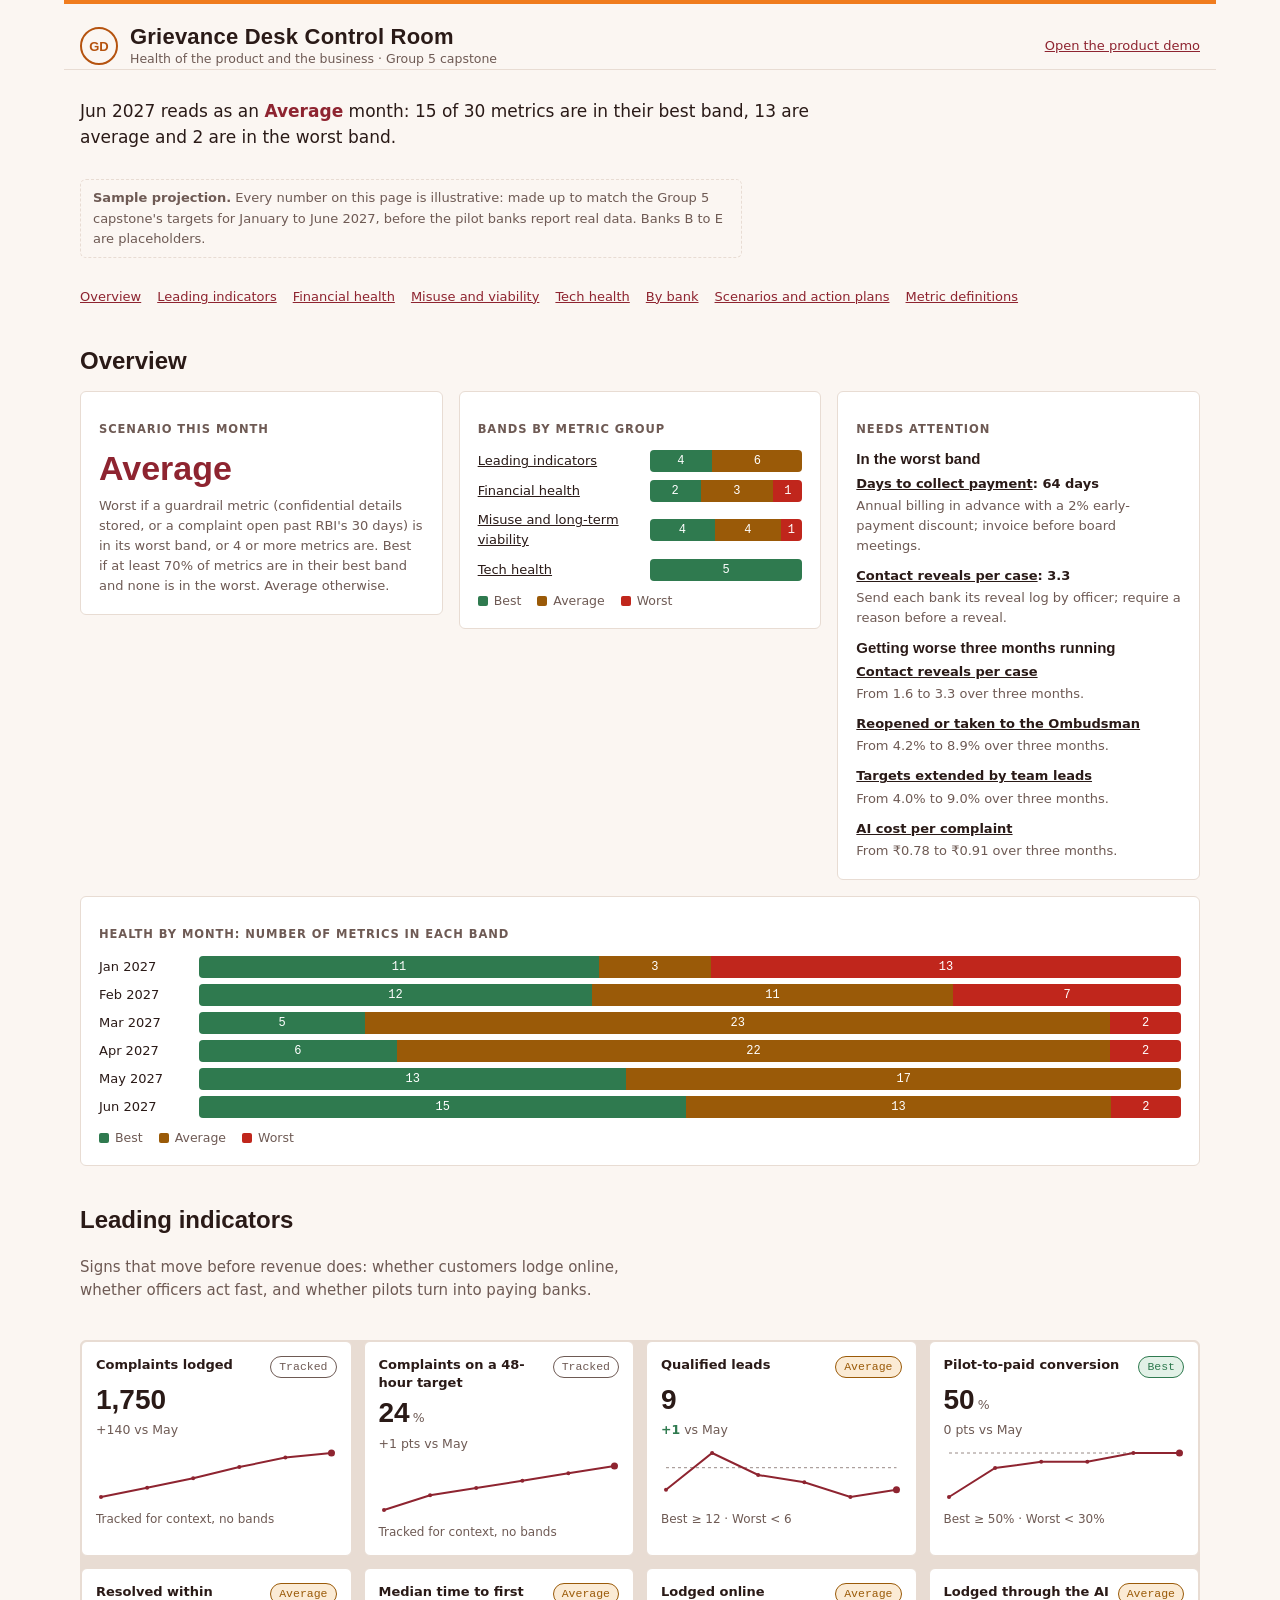
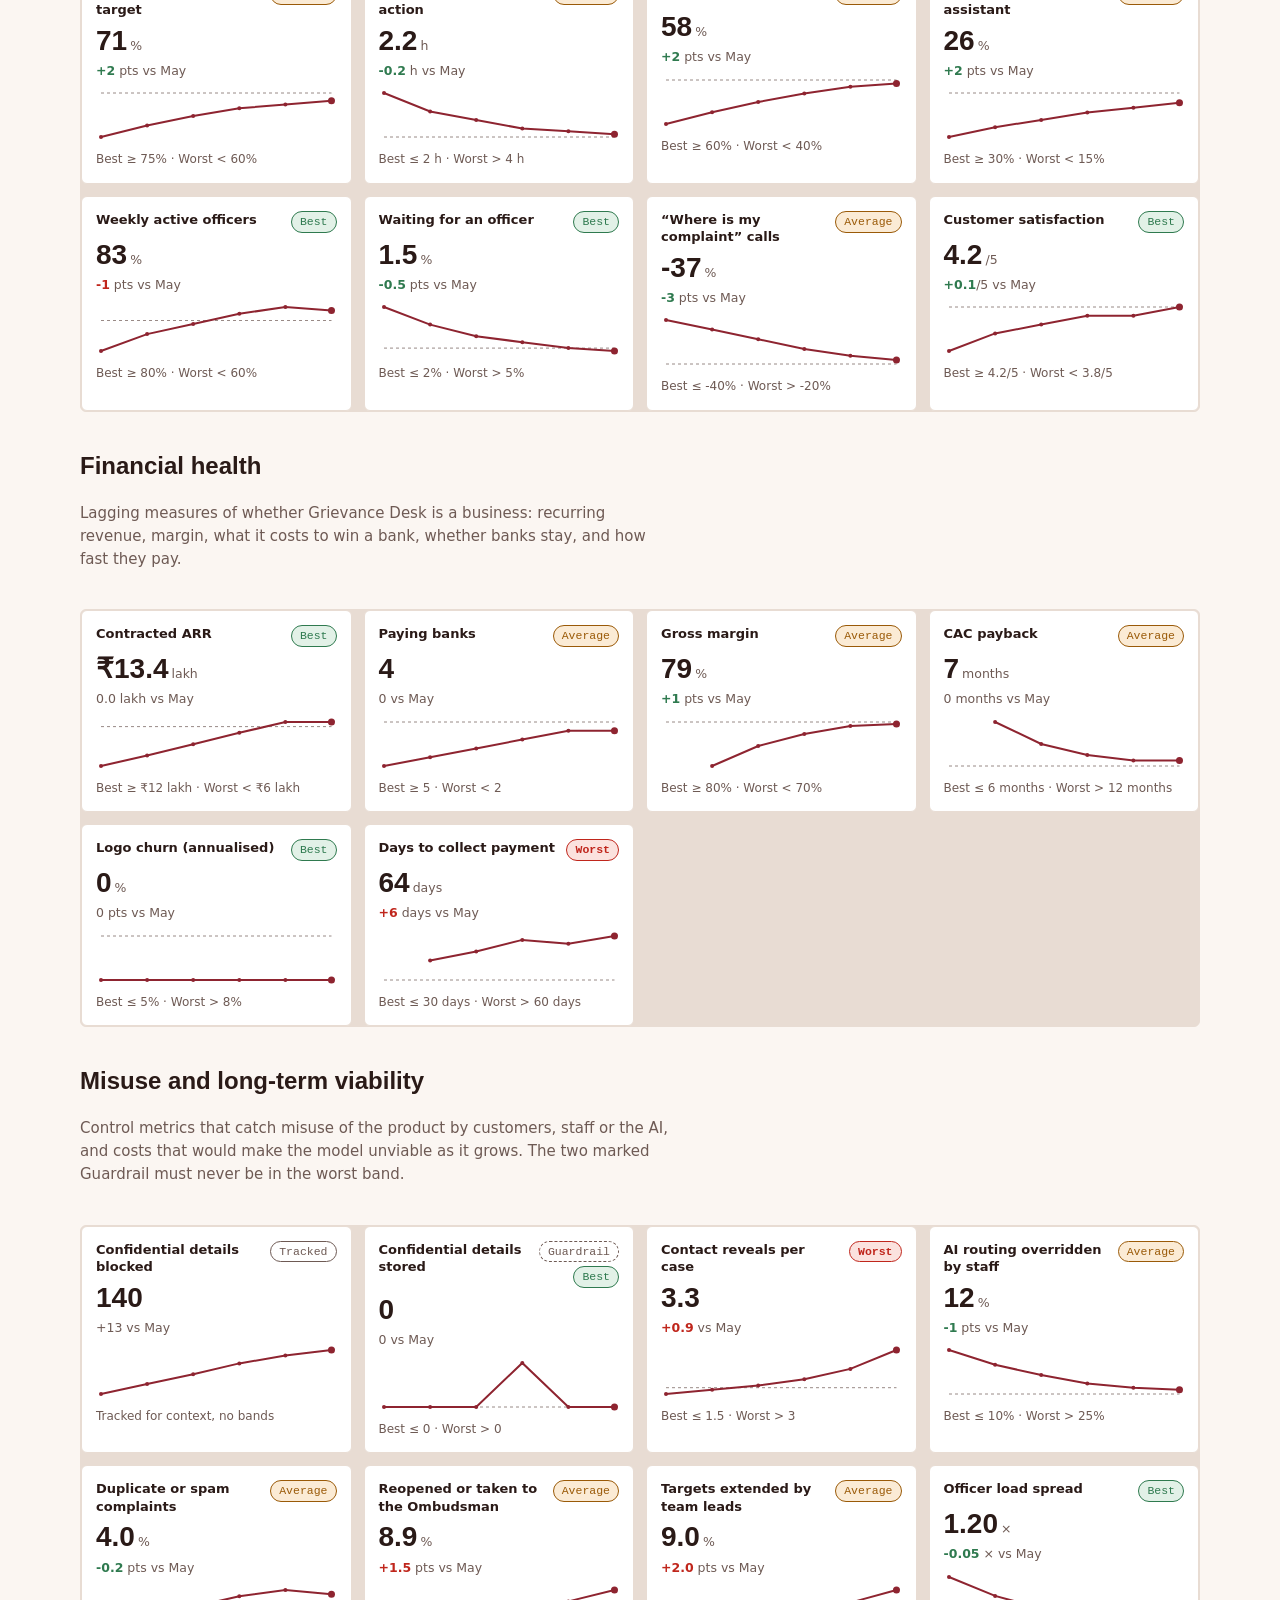
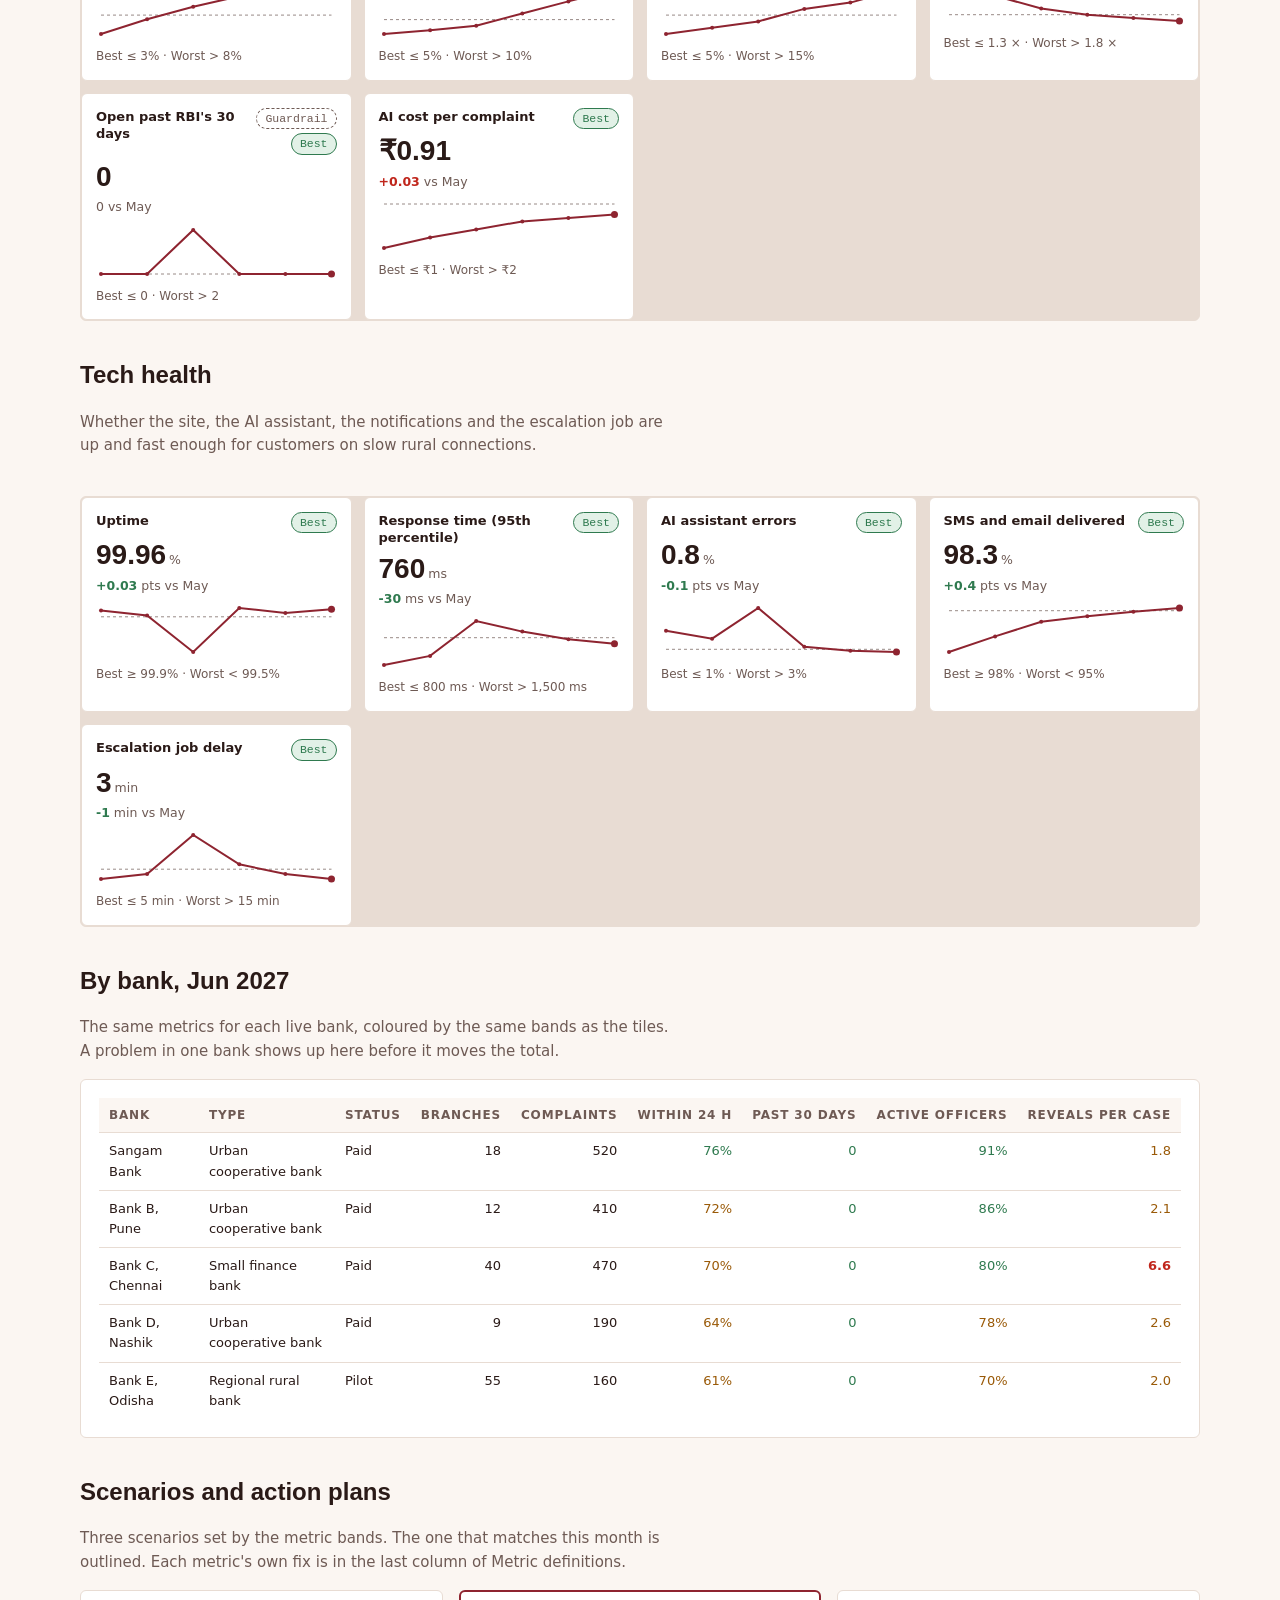
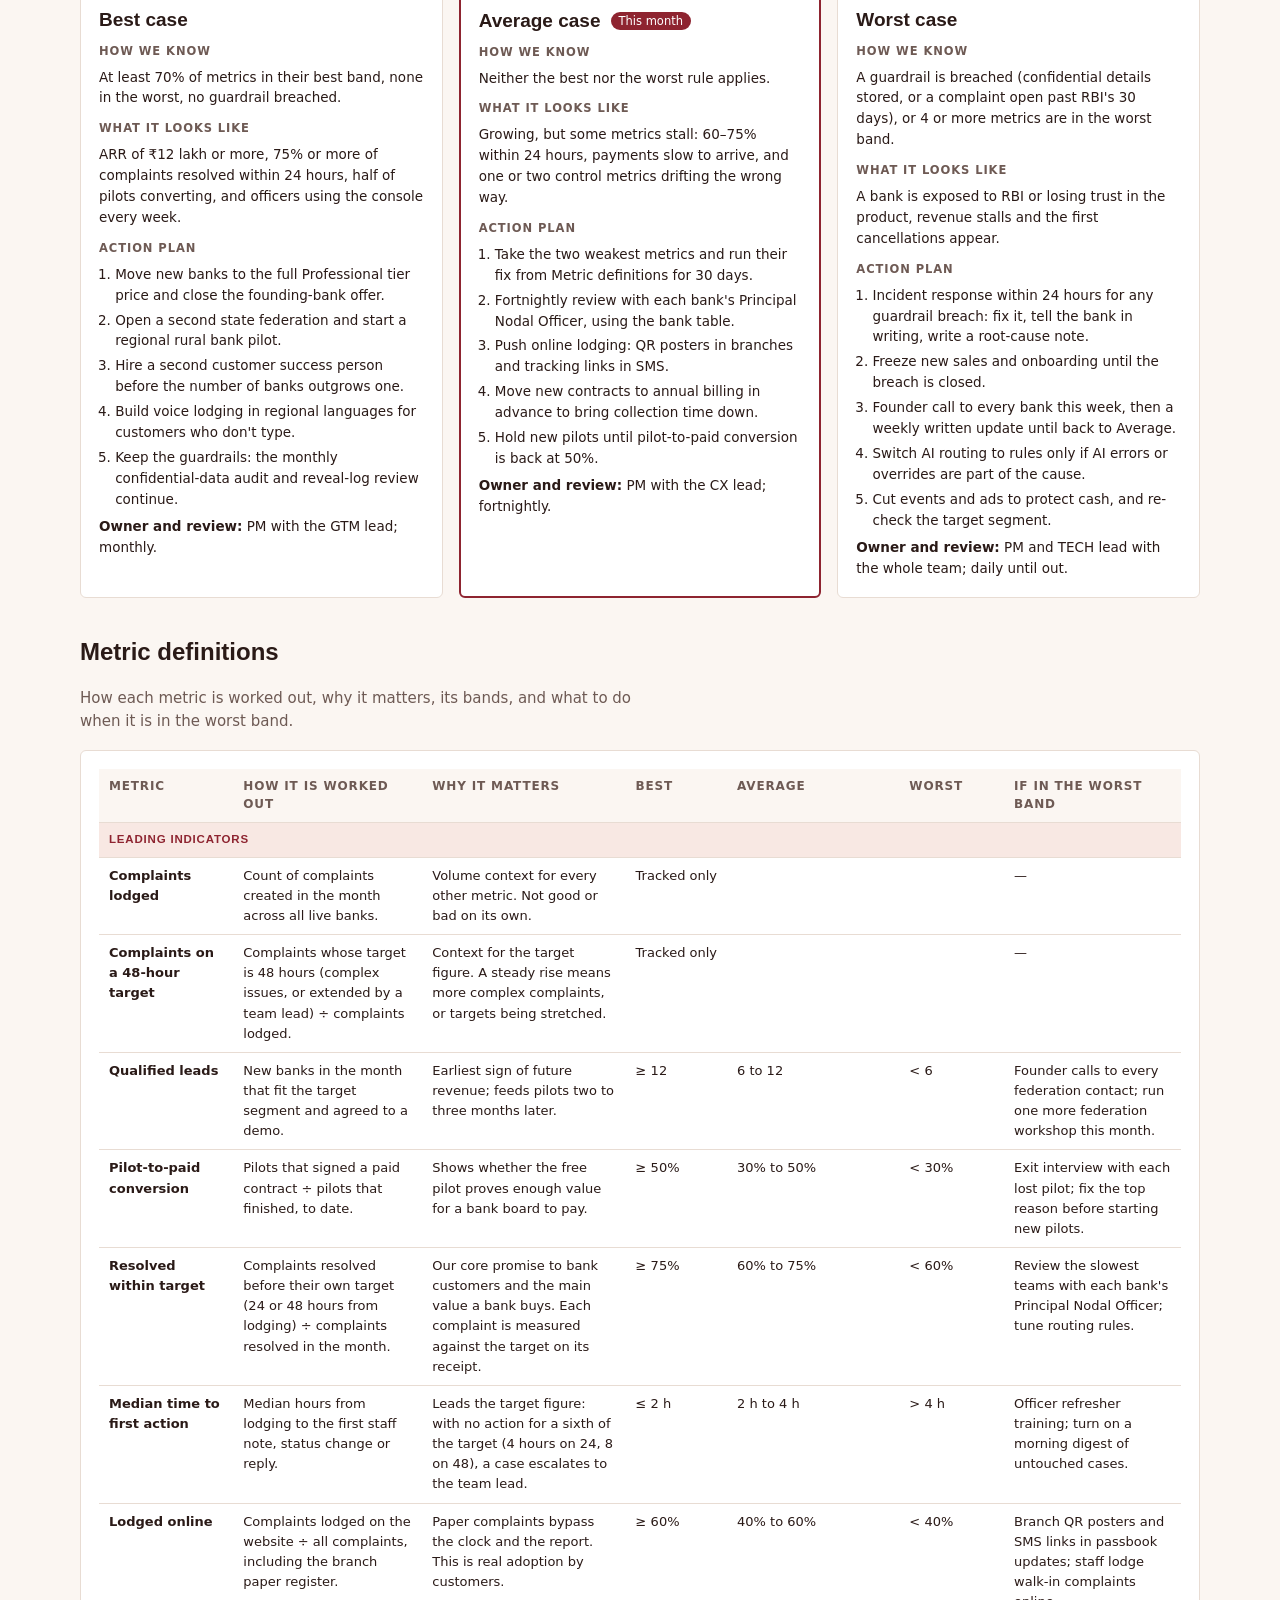
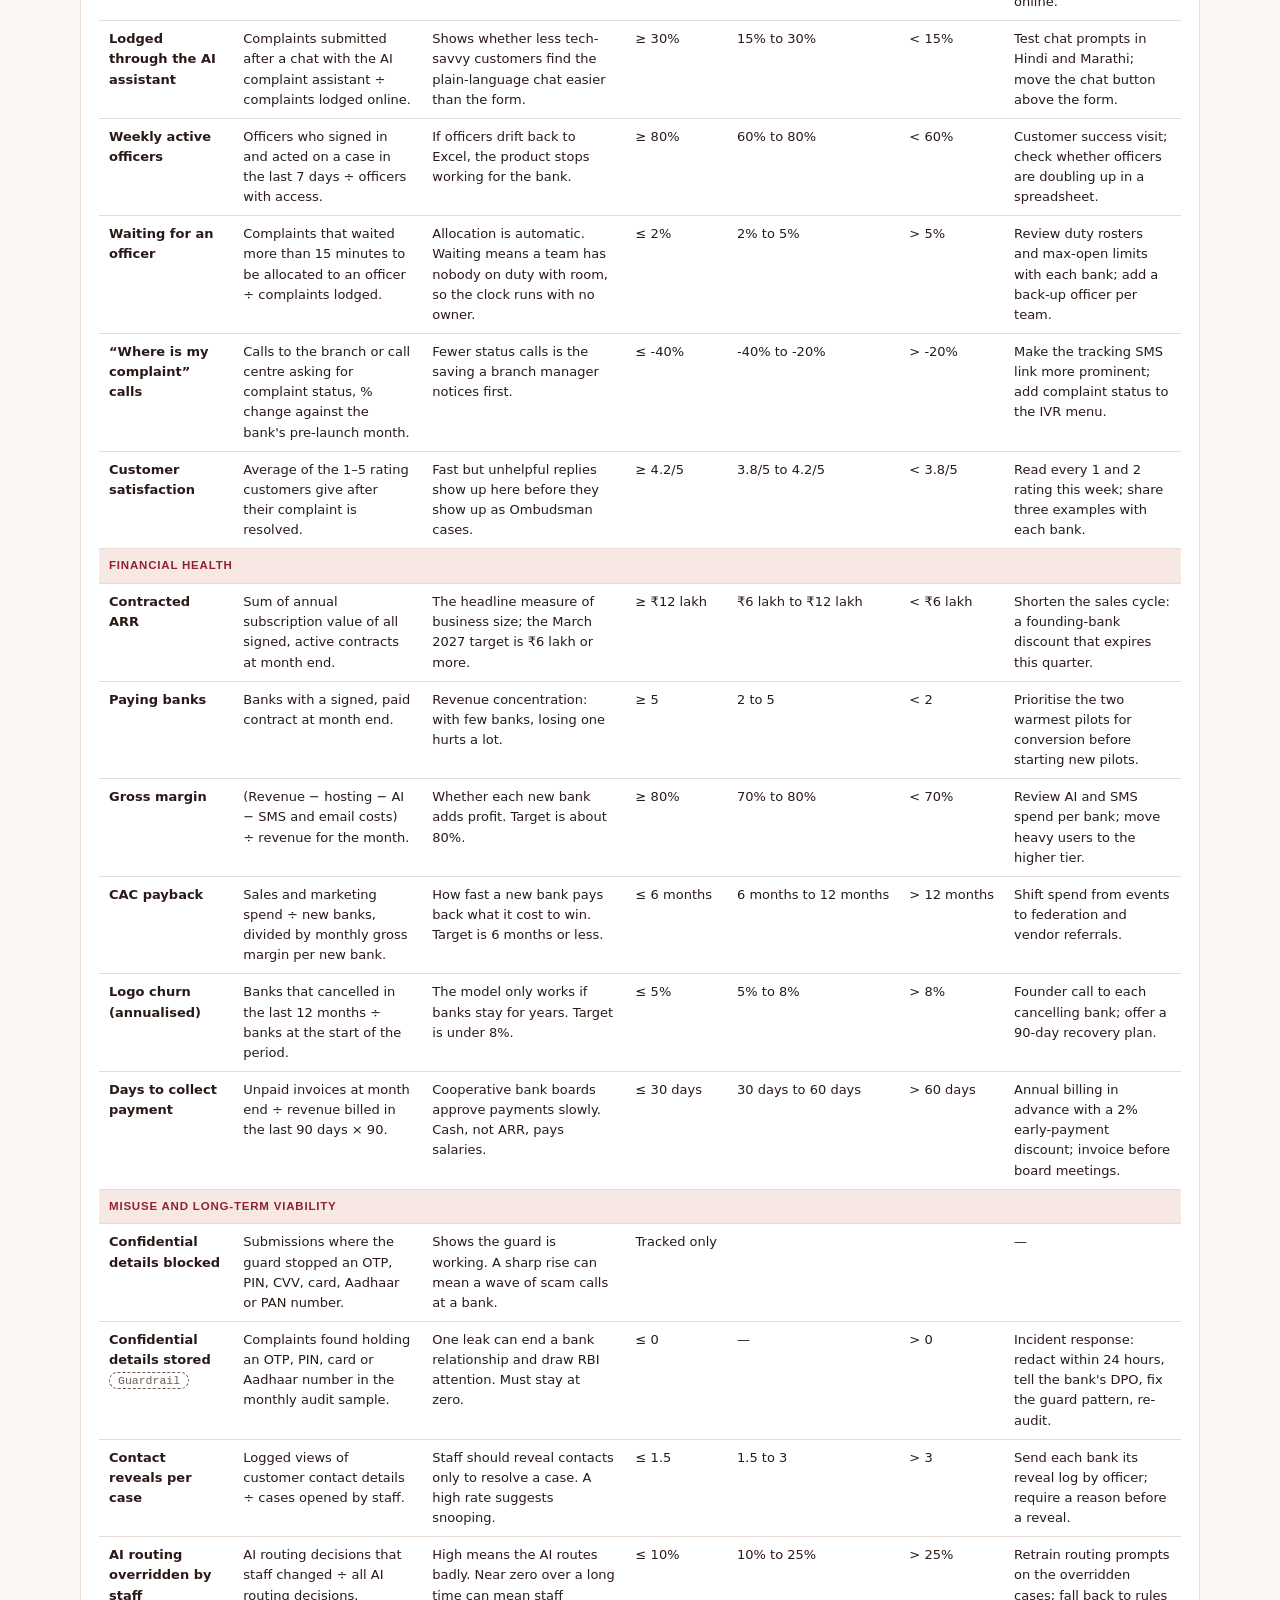
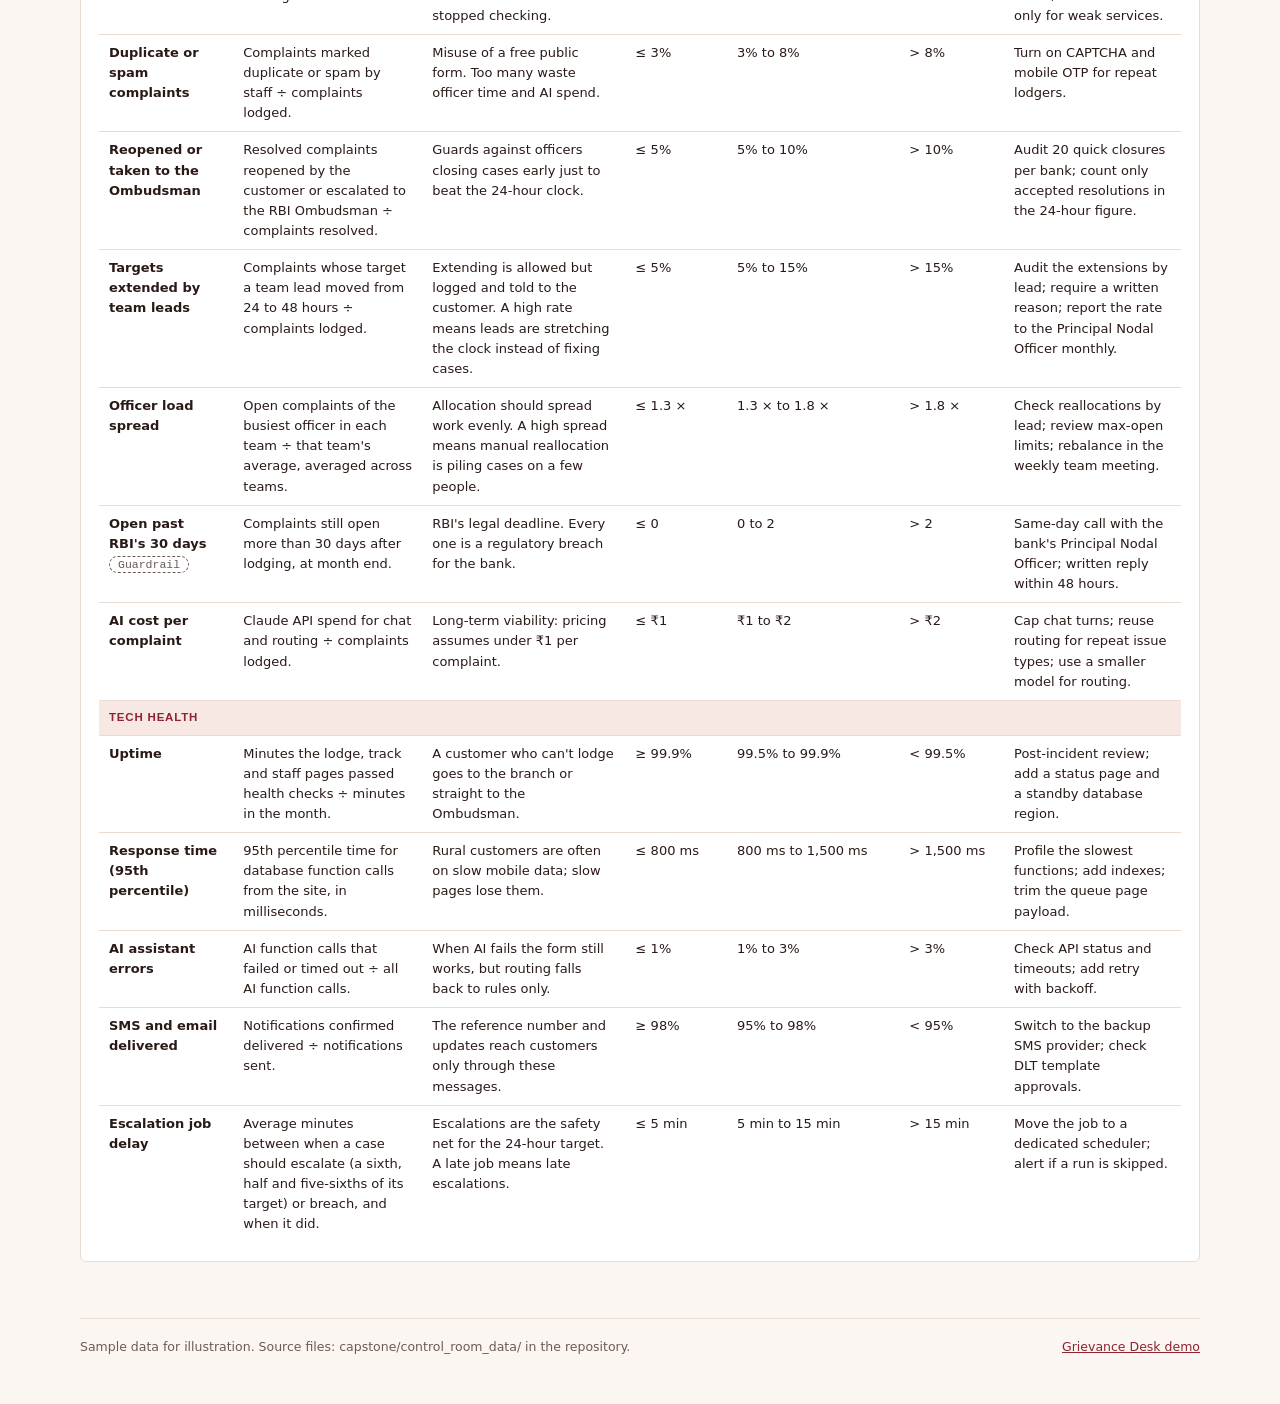
==== commit 1f4082b1: "Capstone docs: allocation, 24/48-hour targets and Control Room metrics Control Room adds four metric" ====
--- a/control-room.html
+++ b/control-room.html
@@ -102,7 +102,7 @@
   </header>
   <main class="cr">
     <section class="sec" id="top">
-      <p class="headline">Jun 2027 reads as an <b>Average</b> month: 13 of 27 metrics are in their best band, 12 are average and 2 are in the worst band.</p>
+      <p class="headline">Jun 2027 reads as an <b>Average</b> month: 15 of 30 metrics are in their best band, 13 are average and 2 are in the worst band.</p>
       <p class="sample"><b>Sample projection.</b> Every number on this page is illustrative: made up to match the Group 5 capstone's targets for January to June 2027, before the pilot banks report real data. Banks B to E are placeholders.</p>
       <nav class="jump" aria-label="Sections"><a href="#overview">Overview</a><a href="#leading">Leading indicators</a><a href="#financial">Financial health</a><a href="#control">Misuse and viability</a><a href="#tech">Tech health</a><a href="#banks">By bank</a><a href="#scenarios">Scenarios and action plans</a><a href="#definitions">Metric definitions</a></nav>
     </section>
@@ -117,7 +117,7 @@
         </div>
         <div class="card">
           <p class="label">Bands by metric group</p>
-          <div class="grp"><a href="#leading">Leading indicators</a><div class="stack"><span class="seg-best" style="flex-grow:3" title="Best: 3">3</span><span class="seg-average" style="flex-grow:6" title="Average: 6">6</span></div><a href="#financial">Financial health</a><div class="stack"><span class="seg-best" style="flex-grow:2" title="Best: 2">2</span><span class="seg-average" style="flex-grow:3" title="Average: 3">3</span><span class="seg-worst" style="flex-grow:1" title="Worst: 1">1</span></div><a href="#control">Misuse and long-term viability</a><div class="stack"><span class="seg-best" style="flex-grow:3" title="Best: 3">3</span><span class="seg-average" style="flex-grow:3" title="Average: 3">3</span><span class="seg-worst" style="flex-grow:1" title="Worst: 1">1</span></div><a href="#tech">Tech health</a><div class="stack"><span class="seg-best" style="flex-grow:5" title="Best: 5">5</span></div></div>
+          <div class="grp"><a href="#leading">Leading indicators</a><div class="stack"><span class="seg-best" style="flex-grow:4" title="Best: 4">4</span><span class="seg-average" style="flex-grow:6" title="Average: 6">6</span></div><a href="#financial">Financial health</a><div class="stack"><span class="seg-best" style="flex-grow:2" title="Best: 2">2</span><span class="seg-average" style="flex-grow:3" title="Average: 3">3</span><span class="seg-worst" style="flex-grow:1" title="Worst: 1">1</span></div><a href="#control">Misuse and long-term viability</a><div class="stack"><span class="seg-best" style="flex-grow:4" title="Best: 4">4</span><span class="seg-average" style="flex-grow:4" title="Average: 4">4</span><span class="seg-worst" style="flex-grow:1" title="Worst: 1">1</span></div><a href="#tech">Tech health</a><div class="stack"><span class="seg-best" style="flex-grow:5" title="Best: 5">5</span></div></div>
           <div class="legend"><span><i class="seg-best"></i>Best</span><span><i class="seg-average"></i>Average</span><span><i class="seg-worst"></i>Worst</span></div>
         </div>
         <div class="card att">
@@ -125,17 +125,17 @@
           <h3>In the worst band</h3>
           <ul><li><b><a href="#m-dso_days">Days to collect payment</a>: 64 days</b><span>Annual billing in advance with a 2% early-payment discount; invoice before board meetings.</span></li><li><b><a href="#m-contact_reveals_per_case">Contact reveals per case</a>: 3.3</b><span>Send each bank its reveal log by officer; require a reason before a reveal.</span></li></ul>
           <h3>Getting worse three months running</h3>
-          <ul><li><b><a href="#m-contact_reveals_per_case">Contact reveals per case</a></b><span>From 1.6 to 3.3 over three months.</span></li><li><b><a href="#m-reopened_pct">Reopened or taken to the Ombudsman</a></b><span>From 4.2% to 8.9% over three months.</span></li><li><b><a href="#m-ai_cost_per_complaint_inr">AI cost per complaint</a></b><span>From ₹0.78 to ₹0.91 over three months.</span></li></ul>
+          <ul><li><b><a href="#m-contact_reveals_per_case">Contact reveals per case</a></b><span>From 1.6 to 3.3 over three months.</span></li><li><b><a href="#m-reopened_pct">Reopened or taken to the Ombudsman</a></b><span>From 4.2% to 8.9% over three months.</span></li><li><b><a href="#m-target_extended_pct">Targets extended by team leads</a></b><span>From 4.0% to 9.0% over three months.</span></li><li><b><a href="#m-ai_cost_per_complaint_inr">AI cost per complaint</a></b><span>From ₹0.78 to ₹0.91 over three months.</span></li></ul>
         </div>
       </div>
       <div class="card">
         <p class="label">Health by month: number of metrics in each band</p>
-        <div class="trend"><span>Jan 2027</span><div class="stack"><span class="seg-best" style="flex-grow:10" title="Best: 10">10</span><span class="seg-average" style="flex-grow:3" title="Average: 3">3</span><span class="seg-worst" style="flex-grow:11" title="Worst: 11">11</span></div><span>Feb 2027</span><div class="stack"><span class="seg-best" style="flex-grow:11" title="Best: 11">11</span><span class="seg-average" style="flex-grow:10" title="Average: 10">10</span><span class="seg-worst" style="flex-grow:6" title="Worst: 6">6</span></div><span>Mar 2027</span><div class="stack"><span class="seg-best" style="flex-grow:4" title="Best: 4">4</span><span class="seg-average" style="flex-grow:21" title="Average: 21">21</span><span class="seg-worst" style="flex-grow:2" title="Worst: 2">2</span></div><span>Apr 2027</span><div class="stack"><span class="seg-best" style="flex-grow:5" title="Best: 5">5</span><span class="seg-average" style="flex-grow:20" title="Average: 20">20</span><span class="seg-worst" style="flex-grow:2" title="Worst: 2">2</span></div><span>May 2027</span><div class="stack"><span class="seg-best" style="flex-grow:11" title="Best: 11">11</span><span class="seg-average" style="flex-grow:16" title="Average: 16">16</span></div><span>Jun 2027</span><div class="stack"><span class="seg-best" style="flex-grow:13" title="Best: 13">13</span><span class="seg-average" style="flex-grow:12" title="Average: 12">12</span><span class="seg-worst" style="flex-grow:2" title="Worst: 2">2</span></div></div>
+        <div class="trend"><span>Jan 2027</span><div class="stack"><span class="seg-best" style="flex-grow:11" title="Best: 11">11</span><span class="seg-average" style="flex-grow:3" title="Average: 3">3</span><span class="seg-worst" style="flex-grow:13" title="Worst: 13">13</span></div><span>Feb 2027</span><div class="stack"><span class="seg-best" style="flex-grow:12" title="Best: 12">12</span><span class="seg-average" style="flex-grow:11" title="Average: 11">11</span><span class="seg-worst" style="flex-grow:7" title="Worst: 7">7</span></div><span>Mar 2027</span><div class="stack"><span class="seg-best" style="flex-grow:5" title="Best: 5">5</span><span class="seg-average" style="flex-grow:23" title="Average: 23">23</span><span class="seg-worst" style="flex-grow:2" title="Worst: 2">2</span></div><span>Apr 2027</span><div class="stack"><span class="seg-best" style="flex-grow:6" title="Best: 6">6</span><span class="seg-average" style="flex-grow:22" title="Average: 22">22</span><span class="seg-worst" style="flex-grow:2" title="Worst: 2">2</span></div><span>May 2027</span><div class="stack"><span class="seg-best" style="flex-grow:13" title="Best: 13">13</span><span class="seg-average" style="flex-grow:17" title="Average: 17">17</span></div><span>Jun 2027</span><div class="stack"><span class="seg-best" style="flex-grow:15" title="Best: 15">15</span><span class="seg-average" style="flex-grow:13" title="Average: 13">13</span><span class="seg-worst" style="flex-grow:2" title="Worst: 2">2</span></div></div>
         <div class="legend"><span><i class="seg-best"></i>Best</span><span><i class="seg-average"></i>Average</span><span><i class="seg-worst"></i>Worst</span></div>
       </div>
     </section>
 
-    <section class="sec page" id="leading"><h2>Leading indicators</h2><p class="lede">Signs that move before revenue does: whether customers lodge online, whether officers act fast, and whether pilots turn into paying banks.</p><div class="tiles"><article class="tile" id="m-complaints_lodged"><div class="tile-head"><h4>Complaints lodged</h4><div class="chips"><span class="chip chip-track">Tracked</span></div></div><p class="tile-val">1,750</p><p class="tile-chg"><span class="">+140</span> vs May</p><svg class="spark" viewBox="0 0 240 54" preserveAspectRatio="none" role="img" aria-label="Complaints lodged, Jan 2027 to Jun 2027: from 410 to 1,750"><path class="line" d="M5.0,49.0 L51.0,39.8 L97.0,30.3 L143.0,19.1 L189.0,9.6 L235.0,5.0"/><circle class="pt" cx="5.0" cy="49.0" r="2"><title>Jan 2027: 410</title></circle><circle class="pt" cx="51.0" cy="39.8" r="2"><title>Feb 2027: 690</title></circle><circle class="pt" cx="97.0" cy="30.3" r="2"><title>Mar 2027: 980</title></circle><circle class="pt" cx="143.0" cy="19.1" r="2"><title>Apr 2027: 1,320</title></circle><circle class="pt" cx="189.0" cy="9.6" r="2"><title>May 2027: 1,610</title></circle><circle class="end" cx="235.0" cy="5.0" r="3.5"><title>Jun 2027: 1,750</title></circle></svg><p class="tile-foot">Tracked for context, no bands</p></article><article class="tile" id="m-qualified_leads"><div class="tile-head"><h4>Qualified leads</h4><div class="chips"><span class="chip chip-average">Average</span></div></div><p class="tile-val">9</p><p class="tile-chg"><span class="good">+1</span> vs May</p><svg class="spark" viewBox="0 0 240 54" preserveAspectRatio="none" role="img" aria-label="Qualified leads, Jan 2027 to Jun 2027: from 9 to 9"><line class="ref" x1="5" x2="235" y1="19.7" y2="19.7"/><path class="line" d="M5.0,41.7 L51.0,5.0 L97.0,27.0 L143.0,34.3 L189.0,49.0 L235.0,41.7"/><circle class="pt" cx="5.0" cy="41.7" r="2"><title>Jan 2027: 9</title></circle><circle class="pt" cx="51.0" cy="5.0" r="2"><title>Feb 2027: 14</title></circle><circle class="pt" cx="97.0" cy="27.0" r="2"><title>Mar 2027: 11</title></circle><circle class="pt" cx="143.0" cy="34.3" r="2"><title>Apr 2027: 10</title></circle><circle class="pt" cx="189.0" cy="49.0" r="2"><title>May 2027: 8</title></circle><circle class="end" cx="235.0" cy="41.7" r="3.5"><title>Jun 2027: 9</title></circle></svg><p class="tile-foot">Best ≥ 12 · Worst &lt; 6</p></article><article class="tile" id="m-pilot_to_paid_pct"><div class="tile-head"><h4>Pilot-to-paid conversion</h4><div class="chips"><span class="chip chip-best">Best</span></div></div><p class="tile-val">50<span class="u">%</span></p><p class="tile-chg"><span class="">0</span> pts vs May</p><svg class="spark" viewBox="0 0 240 54" preserveAspectRatio="none" role="img" aria-label="Pilot-to-paid conversion, Jan 2027 to Jun 2027: from 0% to 50%"><line class="ref" x1="5" x2="235" y1="5.0" y2="5.0"/><path class="line" d="M5.0,49.0 L51.0,20.0 L97.0,13.8 L143.0,13.8 L189.0,5.0 L235.0,5.0"/><circle class="pt" cx="5.0" cy="49.0" r="2"><title>Jan 2027: 0%</title></circle><circle class="pt" cx="51.0" cy="20.0" r="2"><title>Feb 2027: 33%</title></circle><circle class="pt" cx="97.0" cy="13.8" r="2"><title>Mar 2027: 40%</title></circle><circle class="pt" cx="143.0" cy="13.8" r="2"><title>Apr 2027: 40%</title></circle><circle class="pt" cx="189.0" cy="5.0" r="2"><title>May 2027: 50%</title></circle><circle class="end" cx="235.0" cy="5.0" r="3.5"><title>Jun 2027: 50%</title></circle></svg><p class="tile-foot">Best ≥ 50% · Worst &lt; 30%</p></article><article class="tile" id="m-resolved_24h_pct"><div class="tile-head"><h4>Resolved within 24 hours</h4><div class="chips"><span class="chip chip-average">Average</span></div></div><p class="tile-val">71<span class="u">%</span></p><p class="tile-chg"><span class="good">+2</span> pts vs May</p><svg class="spark" viewBox="0 0 240 54" preserveAspectRatio="none" role="img" aria-label="Resolved within 24 hours, Jan 2027 to Jun 2027: from 52% to 71%"><line class="ref" x1="5" x2="235" y1="5.0" y2="5.0"/><path class="line" d="M5.0,49.0 L51.0,37.5 L97.0,28.0 L143.0,20.3 L189.0,16.5 L235.0,12.7"/><circle class="pt" cx="5.0" cy="49.0" r="2"><title>Jan 2027: 52%</title></circle><circle class="pt" cx="51.0" cy="37.5" r="2"><title>Feb 2027: 58%</title></circle><circle class="pt" cx="97.0" cy="28.0" r="2"><title>Mar 2027: 63%</title></circle><circle class="pt" cx="143.0" cy="20.3" r="2"><title>Apr 2027: 67%</title></circle><circle class="pt" cx="189.0" cy="16.5" r="2"><title>May 2027: 69%</title></circle><circle class="end" cx="235.0" cy="12.7" r="3.5"><title>Jun 2027: 71%</title></circle></svg><p class="tile-foot">Best ≥ 75% · Worst &lt; 60%</p></article><article class="tile" id="m-median_first_action_h"><div class="tile-head"><h4>Median time to first action</h4><div class="chips"><span class="chip chip-average">Average</span></div></div><p class="tile-val">2.2<span class="u">h</span></p><p class="tile-chg"><span class="good">-0.2</span> h vs May</p><svg class="spark" viewBox="0 0 240 54" preserveAspectRatio="none" role="img" aria-label="Median time to first action, Jan 2027 to Jun 2027: from 5.1 h to 2.2 h"><line class="ref" x1="5" x2="235" y1="49.0" y2="49.0"/><path class="line" d="M5.0,5.0 L51.0,23.5 L97.0,32.0 L143.0,40.5 L189.0,43.3 L235.0,46.2"/><circle class="pt" cx="5.0" cy="5.0" r="2"><title>Jan 2027: 5.1 h</title></circle><circle class="pt" cx="51.0" cy="23.5" r="2"><title>Feb 2027: 3.8 h</title></circle><circle class="pt" cx="97.0" cy="32.0" r="2"><title>Mar 2027: 3.2 h</title></circle><circle class="pt" cx="143.0" cy="40.5" r="2"><title>Apr 2027: 2.6 h</title></circle><circle class="pt" cx="189.0" cy="43.3" r="2"><title>May 2027: 2.4 h</title></circle><circle class="end" cx="235.0" cy="46.2" r="3.5"><title>Jun 2027: 2.2 h</title></circle></svg><p class="tile-foot">Best ≤ 2 h · Worst &gt; 4 h</p></article><article class="tile" id="m-online_share_pct"><div class="tile-head"><h4>Lodged online</h4><div class="chips"><span class="chip chip-average">Average</span></div></div><p class="tile-val">58<span class="u">%</span></p><p class="tile-chg"><span class="good">+2</span> pts vs May</p><svg class="spark" viewBox="0 0 240 54" preserveAspectRatio="none" role="img" aria-label="Lodged online, Jan 2027 to Jun 2027: from 34% to 58%"><line class="ref" x1="5" x2="235" y1="5.0" y2="5.0"/><path class="line" d="M5.0,49.0 L51.0,37.2 L97.0,27.0 L143.0,18.5 L189.0,11.8 L235.0,8.4"/><circle class="pt" cx="5.0" cy="49.0" r="2"><title>Jan 2027: 34%</title></circle><circle class="pt" cx="51.0" cy="37.2" r="2"><title>Feb 2027: 41%</title></circle><circle class="pt" cx="97.0" cy="27.0" r="2"><title>Mar 2027: 47%</title></circle><circle class="pt" cx="143.0" cy="18.5" r="2"><title>Apr 2027: 52%</title></circle><circle class="pt" cx="189.0" cy="11.8" r="2"><title>May 2027: 56%</title></circle><circle class="end" cx="235.0" cy="8.4" r="3.5"><title>Jun 2027: 58%</title></circle></svg><p class="tile-foot">Best ≥ 60% · Worst &lt; 40%</p></article><article class="tile" id="m-ai_chat_share_pct"><div class="tile-head"><h4>Lodged through the AI assistant</h4><div class="chips"><span class="chip chip-average">Average</span></div></div><p class="tile-val">26<span class="u">%</span></p><p class="tile-chg"><span class="good">+2</span> pts vs May</p><svg class="spark" viewBox="0 0 240 54" preserveAspectRatio="none" role="img" aria-label="Lodged through the AI assistant, Jan 2027 to Jun 2027: from 12% to 26%"><line class="ref" x1="5" x2="235" y1="5.0" y2="5.0"/><path class="line" d="M5.0,49.0 L51.0,39.2 L97.0,31.9 L143.0,24.6 L189.0,19.7 L235.0,14.8"/><circle class="pt" cx="5.0" cy="49.0" r="2"><title>Jan 2027: 12%</title></circle><circle class="pt" cx="51.0" cy="39.2" r="2"><title>Feb 2027: 16%</title></circle><circle class="pt" cx="97.0" cy="31.9" r="2"><title>Mar 2027: 19%</title></circle><circle class="pt" cx="143.0" cy="24.6" r="2"><title>Apr 2027: 22%</title></circle><circle class="pt" cx="189.0" cy="19.7" r="2"><title>May 2027: 24%</title></circle><circle class="end" cx="235.0" cy="14.8" r="3.5"><title>Jun 2027: 26%</title></circle></svg><p class="tile-foot">Best ≥ 30% · Worst &lt; 15%</p></article><article class="tile" id="m-weekly_active_officers_pct"><div class="tile-head"><h4>Weekly active officers</h4><div class="chips"><span class="chip chip-best">Best</span></div></div><p class="tile-val">83<span class="u">%</span></p><p class="tile-chg"><span class="bad">-1</span> pts vs May</p><svg class="spark" viewBox="0 0 240 54" preserveAspectRatio="none" role="img" aria-label="Weekly active officers, Jan 2027 to Jun 2027: from 71% to 83%"><line class="ref" x1="5" x2="235" y1="18.5" y2="18.5"/><path class="line" d="M5.0,49.0 L51.0,32.1 L97.0,21.9 L143.0,11.8 L189.0,5.0 L235.0,8.4"/><circle class="pt" cx="5.0" cy="49.0" r="2"><title>Jan 2027: 71%</title></circle><circle class="pt" cx="51.0" cy="32.1" r="2"><title>Feb 2027: 76%</title></circle><circle class="pt" cx="97.0" cy="21.9" r="2"><title>Mar 2027: 79%</title></circle><circle class="pt" cx="143.0" cy="11.8" r="2"><title>Apr 2027: 82%</title></circle><circle class="pt" cx="189.0" cy="5.0" r="2"><title>May 2027: 84%</title></circle><circle class="end" cx="235.0" cy="8.4" r="3.5"><title>Jun 2027: 83%</title></circle></svg><p class="tile-foot">Best ≥ 80% · Worst &lt; 60%</p></article><article class="tile" id="m-track_calls_change_pct"><div class="tile-head"><h4>“Where is my complaint” calls</h4><div class="chips"><span class="chip chip-average">Average</span></div></div><p class="tile-val">-37<span class="u">%</span></p><p class="tile-chg"><span class="good">-3</span> pts vs May</p><svg class="spark" viewBox="0 0 240 54" preserveAspectRatio="none" role="img" aria-label="“Where is my complaint” calls, Jan 2027 to Jun 2027: from -8% to -37%"><line class="ref" x1="5" x2="235" y1="49.0" y2="49.0"/><path class="line" d="M5.0,5.0 L51.0,14.6 L97.0,24.2 L143.0,33.9 L189.0,40.8 L235.0,44.9"/><circle class="pt" cx="5.0" cy="5.0" r="2"><title>Jan 2027: -8%</title></circle><circle class="pt" cx="51.0" cy="14.6" r="2"><title>Feb 2027: -15%</title></circle><circle class="pt" cx="97.0" cy="24.2" r="2"><title>Mar 2027: -22%</title></circle><circle class="pt" cx="143.0" cy="33.9" r="2"><title>Apr 2027: -29%</title></circle><circle class="pt" cx="189.0" cy="40.8" r="2"><title>May 2027: -34%</title></circle><circle class="end" cx="235.0" cy="44.9" r="3.5"><title>Jun 2027: -37%</title></circle></svg><p class="tile-foot">Best ≤ -40% · Worst &gt; -20%</p></article><article class="tile" id="m-csat"><div class="tile-head"><h4>Customer satisfaction</h4><div class="chips"><span class="chip chip-best">Best</span></div></div><p class="tile-val">4.2<span class="u">/5</span></p><p class="tile-chg"><span class="good">+0.1</span>/5 vs May</p><svg class="spark" viewBox="0 0 240 54" preserveAspectRatio="none" role="img" aria-label="Customer satisfaction, Jan 2027 to Jun 2027: from 3.7/5 to 4.2/5"><line class="ref" x1="5" x2="235" y1="5.0" y2="5.0"/><path class="line" d="M5.0,49.0 L51.0,31.4 L97.0,22.6 L143.0,13.8 L189.0,13.8 L235.0,5.0"/><circle class="pt" cx="5.0" cy="49.0" r="2"><title>Jan 2027: 3.7/5</title></circle><circle class="pt" cx="51.0" cy="31.4" r="2"><title>Feb 2027: 3.9/5</title></circle><circle class="pt" cx="97.0" cy="22.6" r="2"><title>Mar 2027: 4.0/5</title></circle><circle class="pt" cx="143.0" cy="13.8" r="2"><title>Apr 2027: 4.1/5</title></circle><circle class="pt" cx="189.0" cy="13.8" r="2"><title>May 2027: 4.1/5</title></circle><circle class="end" cx="235.0" cy="5.0" r="3.5"><title>Jun 2027: 4.2/5</title></circle></svg><p class="tile-foot">Best ≥ 4.2/5 · Worst &lt; 3.8/5</p></article></div></section><section class="sec page" id="financial"><h2>Financial health</h2><p class="lede">Lagging measures of whether Grievance Desk is a business: recurring revenue, margin, what it costs to win a bank, whether banks stay, and how fast they pay.</p><div class="tiles"><article class="tile" id="m-arr_lakh"><div class="tile-head"><h4>Contracted ARR</h4><div class="chips"><span class="chip chip-best">Best</span></div></div><p class="tile-val">₹13.4<span class="u">lakh</span></p><p class="tile-chg"><span class="">0.0</span> lakh vs May</p><svg class="spark" viewBox="0 0 240 54" preserveAspectRatio="none" role="img" aria-label="Contracted ARR, Jan 2027 to Jun 2027: from ₹0.0 lakh to ₹13.4 lakh"><line class="ref" x1="5" x2="235" y1="9.6" y2="9.6"/><path class="line" d="M5.0,49.0 L51.0,38.5 L97.0,27.3 L143.0,15.8 L189.0,5.0 L235.0,5.0"/><circle class="pt" cx="5.0" cy="49.0" r="2"><title>Jan 2027: ₹0.0 lakh</title></circle><circle class="pt" cx="51.0" cy="38.5" r="2"><title>Feb 2027: ₹3.2 lakh</title></circle><circle class="pt" cx="97.0" cy="27.3" r="2"><title>Mar 2027: ₹6.6 lakh</title></circle><circle class="pt" cx="143.0" cy="15.8" r="2"><title>Apr 2027: ₹10.1 lakh</title></circle><circle class="pt" cx="189.0" cy="5.0" r="2"><title>May 2027: ₹13.4 lakh</title></circle><circle class="end" cx="235.0" cy="5.0" r="3.5"><title>Jun 2027: ₹13.4 lakh</title></circle></svg><p class="tile-foot">Best ≥ ₹12 lakh · Worst &lt; ₹6 lakh</p></article><article class="tile" id="m-paying_banks"><div class="tile-head"><h4>Paying banks</h4><div class="chips"><span class="chip chip-average">Average</span></div></div><p class="tile-val">4</p><p class="tile-chg"><span class="">0</span> vs May</p><svg class="spark" viewBox="0 0 240 54" preserveAspectRatio="none" role="img" aria-label="Paying banks, Jan 2027 to Jun 2027: from 0 to 4"><line class="ref" x1="5" x2="235" y1="5.0" y2="5.0"/><path class="line" d="M5.0,49.0 L51.0,40.2 L97.0,31.4 L143.0,22.6 L189.0,13.8 L235.0,13.8"/><circle class="pt" cx="5.0" cy="49.0" r="2"><title>Jan 2027: 0</title></circle><circle class="pt" cx="51.0" cy="40.2" r="2"><title>Feb 2027: 1</title></circle><circle class="pt" cx="97.0" cy="31.4" r="2"><title>Mar 2027: 2</title></circle><circle class="pt" cx="143.0" cy="22.6" r="2"><title>Apr 2027: 3</title></circle><circle class="pt" cx="189.0" cy="13.8" r="2"><title>May 2027: 4</title></circle><circle class="end" cx="235.0" cy="13.8" r="3.5"><title>Jun 2027: 4</title></circle></svg><p class="tile-foot">Best ≥ 5 · Worst &lt; 2</p></article><article class="tile" id="m-gross_margin_pct"><div class="tile-head"><h4>Gross margin</h4><div class="chips"><span class="chip chip-average">Average</span></div></div><p class="tile-val">79<span class="u">%</span></p><p class="tile-chg"><span class="good">+1</span> pts vs May</p><svg class="spark" viewBox="0 0 240 54" preserveAspectRatio="none" role="img" aria-label="Gross margin, Feb 2027 to Jun 2027: from 58% to 79%"><line class="ref" x1="5" x2="235" y1="5.0" y2="5.0"/><path class="line" d="M51.0,49.0 L97.0,29.0 L143.0,17.0 L189.0,9.0 L235.0,7.0"/><circle class="pt" cx="51.0" cy="49.0" r="2"><title>Feb 2027: 58%</title></circle><circle class="pt" cx="97.0" cy="29.0" r="2"><title>Mar 2027: 68%</title></circle><circle class="pt" cx="143.0" cy="17.0" r="2"><title>Apr 2027: 74%</title></circle><circle class="pt" cx="189.0" cy="9.0" r="2"><title>May 2027: 78%</title></circle><circle class="end" cx="235.0" cy="7.0" r="3.5"><title>Jun 2027: 79%</title></circle></svg><p class="tile-foot">Best ≥ 80% · Worst &lt; 70%</p></article><article class="tile" id="m-cac_payback_months"><div class="tile-head"><h4>CAC payback</h4><div class="chips"><span class="chip chip-average">Average</span></div></div><p class="tile-val">7<span class="u">months</span></p><p class="tile-chg"><span class="">0</span> months vs May</p><svg class="spark" viewBox="0 0 240 54" preserveAspectRatio="none" role="img" aria-label="CAC payback, Feb 2027 to Jun 2027: from 14 months to 7 months"><line class="ref" x1="5" x2="235" y1="49.0" y2="49.0"/><path class="line" d="M51.0,5.0 L97.0,27.0 L143.0,38.0 L189.0,43.5 L235.0,43.5"/><circle class="pt" cx="51.0" cy="5.0" r="2"><title>Feb 2027: 14 months</title></circle><circle class="pt" cx="97.0" cy="27.0" r="2"><title>Mar 2027: 10 months</title></circle><circle class="pt" cx="143.0" cy="38.0" r="2"><title>Apr 2027: 8 months</title></circle><circle class="pt" cx="189.0" cy="43.5" r="2"><title>May 2027: 7 months</title></circle><circle class="end" cx="235.0" cy="43.5" r="3.5"><title>Jun 2027: 7 months</title></circle></svg><p class="tile-foot">Best ≤ 6 months · Worst &gt; 12 months</p></article><article class="tile" id="m-logo_churn_pct"><div class="tile-head"><h4>Logo churn (annualised)</h4><div class="chips"><span class="chip chip-best">Best</span></div></div><p class="tile-val">0<span class="u">%</span></p><p class="tile-chg"><span class="">0</span> pts vs May</p><svg class="spark" viewBox="0 0 240 54" preserveAspectRatio="none" role="img" aria-label="Logo churn (annualised), Jan 2027 to Jun 2027: from 0% to 0%"><line class="ref" x1="5" x2="235" y1="5.0" y2="5.0"/><path class="line" d="M5.0,49.0 L51.0,49.0 L97.0,49.0 L143.0,49.0 L189.0,49.0 L235.0,49.0"/><circle class="pt" cx="5.0" cy="49.0" r="2"><title>Jan 2027: 0%</title></circle><circle class="pt" cx="51.0" cy="49.0" r="2"><title>Feb 2027: 0%</title></circle><circle class="pt" cx="97.0" cy="49.0" r="2"><title>Mar 2027: 0%</title></circle><circle class="pt" cx="143.0" cy="49.0" r="2"><title>Apr 2027: 0%</title></circle><circle class="pt" cx="189.0" cy="49.0" r="2"><title>May 2027: 0%</title></circle><circle class="end" cx="235.0" cy="49.0" r="3.5"><title>Jun 2027: 0%</title></circle></svg><p class="tile-foot">Best ≤ 5% · Worst &gt; 8%</p></article><article class="tile" id="m-dso_days"><div class="tile-head"><h4>Days to collect payment</h4><div class="chips"><span class="chip chip-worst">Worst</span></div></div><p class="tile-val">64<span class="u">days</span></p><p class="tile-chg"><span class="bad">+6</span> days vs May</p><svg class="spark" viewBox="0 0 240 54" preserveAspectRatio="none" role="img" aria-label="Days to collect payment, Feb 2027 to Jun 2027: from 45 days to 64 days"><line class="ref" x1="5" x2="235" y1="49.0" y2="49.0"/><path class="line" d="M51.0,29.6 L97.0,20.5 L143.0,8.9 L189.0,12.8 L235.0,5.0"/><circle class="pt" cx="51.0" cy="29.6" r="2"><title>Feb 2027: 45 days</title></circle><circle class="pt" cx="97.0" cy="20.5" r="2"><title>Mar 2027: 52 days</title></circle><circle class="pt" cx="143.0" cy="8.9" r="2"><title>Apr 2027: 61 days</title></circle><circle class="pt" cx="189.0" cy="12.8" r="2"><title>May 2027: 58 days</title></circle><circle class="end" cx="235.0" cy="5.0" r="3.5"><title>Jun 2027: 64 days</title></circle></svg><p class="tile-foot">Best ≤ 30 days · Worst &gt; 60 days</p></article></div></section><section class="sec page" id="control"><h2>Misuse and long-term viability</h2><p class="lede">Control metrics that catch misuse of the product by customers, staff or the AI, and costs that would make the model unviable as it grows. The two marked Guardrail must never be in the worst band.</p><div class="tiles"><article class="tile" id="m-confidential_blocked"><div class="tile-head"><h4>Confidential details blocked</h4><div class="chips"><span class="chip chip-track">Tracked</span></div></div><p class="tile-val">140</p><p class="tile-chg"><span class="">+13</span> vs May</p><svg class="spark" viewBox="0 0 240 54" preserveAspectRatio="none" role="img" aria-label="Confidential details blocked, Jan 2027 to Jun 2027: from 38 to 140"><path class="line" d="M5.0,49.0 L51.0,39.1 L97.0,29.2 L143.0,18.4 L189.0,10.6 L235.0,5.0"/><circle class="pt" cx="5.0" cy="49.0" r="2"><title>Jan 2027: 38</title></circle><circle class="pt" cx="51.0" cy="39.1" r="2"><title>Feb 2027: 61</title></circle><circle class="pt" cx="97.0" cy="29.2" r="2"><title>Mar 2027: 84</title></circle><circle class="pt" cx="143.0" cy="18.4" r="2"><title>Apr 2027: 109</title></circle><circle class="pt" cx="189.0" cy="10.6" r="2"><title>May 2027: 127</title></circle><circle class="end" cx="235.0" cy="5.0" r="3.5"><title>Jun 2027: 140</title></circle></svg><p class="tile-foot">Tracked for context, no bands</p></article><article class="tile" id="m-confidential_leaks"><div class="tile-head"><h4>Confidential details stored</h4><div class="chips"><span class="chip chip-guard">Guardrail</span><span class="chip chip-best">Best</span></div></div><p class="tile-val">0</p><p class="tile-chg"><span class="">0</span> vs May</p><svg class="spark" viewBox="0 0 240 54" preserveAspectRatio="none" role="img" aria-label="Confidential details stored, Jan 2027 to Jun 2027: from 0 to 0"><line class="ref" x1="5" x2="235" y1="49.0" y2="49.0"/><path class="line" d="M5.0,49.0 L51.0,49.0 L97.0,49.0 L143.0,5.0 L189.0,49.0 L235.0,49.0"/><circle class="pt" cx="5.0" cy="49.0" r="2"><title>Jan 2027: 0</title></circle><circle class="pt" cx="51.0" cy="49.0" r="2"><title>Feb 2027: 0</title></circle><circle class="pt" cx="97.0" cy="49.0" r="2"><title>Mar 2027: 0</title></circle><circle class="pt" cx="143.0" cy="5.0" r="2"><title>Apr 2027: 1</title></circle><circle class="pt" cx="189.0" cy="49.0" r="2"><title>May 2027: 0</title></circle><circle class="end" cx="235.0" cy="49.0" r="3.5"><title>Jun 2027: 0</title></circle></svg><p class="tile-foot">Best ≤ 0 · Worst &gt; 0</p></article><article class="tile" id="m-contact_reveals_per_case"><div class="tile-head"><h4>Contact reveals per case</h4><div class="chips"><span class="chip chip-worst">Worst</span></div></div><p class="tile-val">3.3</p><p class="tile-chg"><span class="bad">+0.9</span> vs May</p><svg class="spark" viewBox="0 0 240 54" preserveAspectRatio="none" role="img" aria-label="Contact reveals per case, Jan 2027 to Jun 2027: from 1.2 to 3.3"><line class="ref" x1="5" x2="235" y1="42.7" y2="42.7"/><path class="line" d="M5.0,49.0 L51.0,44.8 L97.0,40.6 L143.0,34.3 L189.0,23.9 L235.0,5.0"/><circle class="pt" cx="5.0" cy="49.0" r="2"><title>Jan 2027: 1.2</title></circle><circle class="pt" cx="51.0" cy="44.8" r="2"><title>Feb 2027: 1.4</title></circle><circle class="pt" cx="97.0" cy="40.6" r="2"><title>Mar 2027: 1.6</title></circle><circle class="pt" cx="143.0" cy="34.3" r="2"><title>Apr 2027: 1.9</title></circle><circle class="pt" cx="189.0" cy="23.9" r="2"><title>May 2027: 2.4</title></circle><circle class="end" cx="235.0" cy="5.0" r="3.5"><title>Jun 2027: 3.3</title></circle></svg><p class="tile-foot">Best ≤ 1.5 · Worst &gt; 3</p></article><article class="tile" id="m-ai_override_pct"><div class="tile-head"><h4>AI routing overridden by staff</h4><div class="chips"><span class="chip chip-average">Average</span></div></div><p class="tile-val">12<span class="u">%</span></p><p class="tile-chg"><span class="good">-1</span> pts vs May</p><svg class="spark" viewBox="0 0 240 54" preserveAspectRatio="none" role="img" aria-label="AI routing overridden by staff, Jan 2027 to Jun 2027: from 31% to 12%"><line class="ref" x1="5" x2="235" y1="49.0" y2="49.0"/><path class="line" d="M5.0,5.0 L51.0,19.7 L97.0,30.1 L143.0,38.5 L189.0,42.7 L235.0,44.8"/><circle class="pt" cx="5.0" cy="5.0" r="2"><title>Jan 2027: 31%</title></circle><circle class="pt" cx="51.0" cy="19.7" r="2"><title>Feb 2027: 24%</title></circle><circle class="pt" cx="97.0" cy="30.1" r="2"><title>Mar 2027: 19%</title></circle><circle class="pt" cx="143.0" cy="38.5" r="2"><title>Apr 2027: 15%</title></circle><circle class="pt" cx="189.0" cy="42.7" r="2"><title>May 2027: 13%</title></circle><circle class="end" cx="235.0" cy="44.8" r="3.5"><title>Jun 2027: 12%</title></circle></svg><p class="tile-foot">Best ≤ 10% · Worst &gt; 25%</p></article><article class="tile" id="m-spam_dup_pct"><div class="tile-head"><h4>Duplicate or spam complaints</h4><div class="chips"><span class="chip chip-average">Average</span></div></div><p class="tile-val">4.0<span class="u">%</span></p><p class="tile-chg"><span class="good">-0.2</span> pts vs May</p><svg class="spark" viewBox="0 0 240 54" preserveAspectRatio="none" role="img" aria-label="Duplicate or spam complaints, Jan 2027 to Jun 2027: from 2.1% to 4.0%"><line class="ref" x1="5" x2="235" y1="30.1" y2="30.1"/><path class="line" d="M5.0,49.0 L51.0,34.3 L97.0,21.8 L143.0,11.3 L189.0,5.0 L235.0,9.2"/><circle class="pt" cx="5.0" cy="49.0" r="2"><title>Jan 2027: 2.1%</title></circle><circle class="pt" cx="51.0" cy="34.3" r="2"><title>Feb 2027: 2.8%</title></circle><circle class="pt" cx="97.0" cy="21.8" r="2"><title>Mar 2027: 3.4%</title></circle><circle class="pt" cx="143.0" cy="11.3" r="2"><title>Apr 2027: 3.9%</title></circle><circle class="pt" cx="189.0" cy="5.0" r="2"><title>May 2027: 4.2%</title></circle><circle class="end" cx="235.0" cy="9.2" r="3.5"><title>Jun 2027: 4.0%</title></circle></svg><p class="tile-foot">Best ≤ 3% · Worst &gt; 8%</p></article><article class="tile" id="m-reopened_pct"><div class="tile-head"><h4>Reopened or taken to the Ombudsman</h4><div class="chips"><span class="chip chip-average">Average</span></div></div><p class="tile-val">8.9<span class="u">%</span></p><p class="tile-chg"><span class="bad">+1.5</span> pts vs May</p><svg class="spark" viewBox="0 0 240 54" preserveAspectRatio="none" role="img" aria-label="Reopened or taken to the Ombudsman, Jan 2027 to Jun 2027: from 3.1% to 8.9%"><line class="ref" x1="5" x2="235" y1="34.6" y2="34.6"/><path class="line" d="M5.0,49.0 L51.0,45.2 L97.0,40.7 L143.0,28.5 L189.0,16.4 L235.0,5.0"/><circle class="pt" cx="5.0" cy="49.0" r="2"><title>Jan 2027: 3.1%</title></circle><circle class="pt" cx="51.0" cy="45.2" r="2"><title>Feb 2027: 3.6%</title></circle><circle class="pt" cx="97.0" cy="40.7" r="2"><title>Mar 2027: 4.2%</title></circle><circle class="pt" cx="143.0" cy="28.5" r="2"><title>Apr 2027: 5.8%</title></circle><circle class="pt" cx="189.0" cy="16.4" r="2"><title>May 2027: 7.4%</title></circle><circle class="end" cx="235.0" cy="5.0" r="3.5"><title>Jun 2027: 8.9%</title></circle></svg><p class="tile-foot">Best ≤ 5% · Worst &gt; 10%</p></article><article class="tile" id="m-open_past_30"><div class="tile-head"><h4>Open past RBI&#x27;s 30 days</h4><div class="chips"><span class="chip chip-guard">Guardrail</span><span class="chip chip-best">Best</span></div></div><p class="tile-val">0</p><p class="tile-chg"><span class="">0</span> vs May</p><svg class="spark" viewBox="0 0 240 54" preserveAspectRatio="none" role="img" aria-label="Open past RBI&#x27;s 30 days, Jan 2027 to Jun 2027: from 0 to 0"><line class="ref" x1="5" x2="235" y1="49.0" y2="49.0"/><path class="line" d="M5.0,49.0 L51.0,49.0 L97.0,5.0 L143.0,49.0 L189.0,49.0 L235.0,49.0"/><circle class="pt" cx="5.0" cy="49.0" r="2"><title>Jan 2027: 0</title></circle><circle class="pt" cx="51.0" cy="49.0" r="2"><title>Feb 2027: 0</title></circle><circle class="pt" cx="97.0" cy="5.0" r="2"><title>Mar 2027: 1</title></circle><circle class="pt" cx="143.0" cy="49.0" r="2"><title>Apr 2027: 0</title></circle><circle class="pt" cx="189.0" cy="49.0" r="2"><title>May 2027: 0</title></circle><circle class="end" cx="235.0" cy="49.0" r="3.5"><title>Jun 2027: 0</title></circle></svg><p class="tile-foot">Best ≤ 0 · Worst &gt; 2</p></article><article class="tile" id="m-ai_cost_per_complaint_inr"><div class="tile-head"><h4>AI cost per complaint</h4><div class="chips"><span class="chip chip-best">Best</span></div></div><p class="tile-val">₹0.91</p><p class="tile-chg"><span class="bad">+0.03</span> vs May</p><svg class="spark" viewBox="0 0 240 54" preserveAspectRatio="none" role="img" aria-label="AI cost per complaint, Jan 2027 to Jun 2027: from ₹0.62 to ₹0.91"><line class="ref" x1="5" x2="235" y1="5.0" y2="5.0"/><path class="line" d="M5.0,49.0 L51.0,38.6 L97.0,30.5 L143.0,22.4 L189.0,18.9 L235.0,15.4"/><circle class="pt" cx="5.0" cy="49.0" r="2"><title>Jan 2027: ₹0.62</title></circle><circle class="pt" cx="51.0" cy="38.6" r="2"><title>Feb 2027: ₹0.71</title></circle><circle class="pt" cx="97.0" cy="30.5" r="2"><title>Mar 2027: ₹0.78</title></circle><circle class="pt" cx="143.0" cy="22.4" r="2"><title>Apr 2027: ₹0.85</title></circle><circle class="pt" cx="189.0" cy="18.9" r="2"><title>May 2027: ₹0.88</title></circle><circle class="end" cx="235.0" cy="15.4" r="3.5"><title>Jun 2027: ₹0.91</title></circle></svg><p class="tile-foot">Best ≤ ₹1 · Worst &gt; ₹2</p></article></div></section><section class="sec page" id="tech"><h2>Tech health</h2><p class="lede">Whether the site, the AI assistant, the notifications and the escalation job are up and fast enough for customers on slow rural connections.</p><div class="tiles"><article class="tile" id="m-uptime_pct"><div class="tile-head"><h4>Uptime</h4><div class="chips"><span class="chip chip-best">Best</span></div></div><p class="tile-val">99.96<span class="u">%</span></p><p class="tile-chg"><span class="good">+0.03</span> pts vs May</p><svg class="spark" viewBox="0 0 240 54" preserveAspectRatio="none" role="img" aria-label="Uptime, Jan 2027 to Jun 2027: from 99.95% to 99.96%"><line class="ref" x1="5" x2="235" y1="13.8" y2="13.8"/><path class="line" d="M5.0,7.5 L51.0,12.5 L97.0,49.0 L143.0,5.0 L189.0,10.0 L235.0,6.3"/><circle class="pt" cx="5.0" cy="7.5" r="2"><title>Jan 2027: 99.95%</title></circle><circle class="pt" cx="51.0" cy="12.5" r="2"><title>Feb 2027: 99.91%</title></circle><circle class="pt" cx="97.0" cy="49.0" r="2"><title>Mar 2027: 99.62%</title></circle><circle class="pt" cx="143.0" cy="5.0" r="2"><title>Apr 2027: 99.97%</title></circle><circle class="pt" cx="189.0" cy="10.0" r="2"><title>May 2027: 99.93%</title></circle><circle class="end" cx="235.0" cy="6.3" r="3.5"><title>Jun 2027: 99.96%</title></circle></svg><p class="tile-foot">Best ≥ 99.9% · Worst &lt; 99.5%</p></article><article class="tile" id="m-p95_api_ms"><div class="tile-head"><h4>Response time (95th percentile)</h4><div class="chips"><span class="chip chip-best">Best</span></div></div><p class="tile-val">760<span class="u">ms</span></p><p class="tile-chg"><span class="good">-30</span> ms vs May</p><svg class="spark" viewBox="0 0 240 54" preserveAspectRatio="none" role="img" aria-label="Response time (95th percentile), Jan 2027 to Jun 2027: from 620 ms to 760 ms"><line class="ref" x1="5" x2="235" y1="21.7" y2="21.7"/><path class="line" d="M5.0,49.0 L51.0,39.9 L97.0,5.0 L143.0,15.6 L189.0,23.2 L235.0,27.8"/><circle class="pt" cx="5.0" cy="49.0" r="2"><title>Jan 2027: 620 ms</title></circle><circle class="pt" cx="51.0" cy="39.9" r="2"><title>Feb 2027: 680 ms</title></circle><circle class="pt" cx="97.0" cy="5.0" r="2"><title>Mar 2027: 910 ms</title></circle><circle class="pt" cx="143.0" cy="15.6" r="2"><title>Apr 2027: 840 ms</title></circle><circle class="pt" cx="189.0" cy="23.2" r="2"><title>May 2027: 790 ms</title></circle><circle class="end" cx="235.0" cy="27.8" r="3.5"><title>Jun 2027: 760 ms</title></circle></svg><p class="tile-foot">Best ≤ 800 ms · Worst &gt; 1,500 ms</p></article><article class="tile" id="m-ai_error_pct"><div class="tile-head"><h4>AI assistant errors</h4><div class="chips"><span class="chip chip-best">Best</span></div></div><p class="tile-val">0.8<span class="u">%</span></p><p class="tile-chg"><span class="good">-0.1</span> pts vs May</p><svg class="spark" viewBox="0 0 240 54" preserveAspectRatio="none" role="img" aria-label="AI assistant errors, Jan 2027 to Jun 2027: from 2.4% to 0.8%"><line class="ref" x1="5" x2="235" y1="46.3" y2="46.3"/><path class="line" d="M5.0,27.7 L51.0,35.7 L97.0,5.0 L143.0,43.7 L189.0,47.7 L235.0,49.0"/><circle class="pt" cx="5.0" cy="27.7" r="2"><title>Jan 2027: 2.4%</title></circle><circle class="pt" cx="51.0" cy="35.7" r="2"><title>Feb 2027: 1.8%</title></circle><circle class="pt" cx="97.0" cy="5.0" r="2"><title>Mar 2027: 4.1%</title></circle><circle class="pt" cx="143.0" cy="43.7" r="2"><title>Apr 2027: 1.2%</title></circle><circle class="pt" cx="189.0" cy="47.7" r="2"><title>May 2027: 0.9%</title></circle><circle class="end" cx="235.0" cy="49.0" r="3.5"><title>Jun 2027: 0.8%</title></circle></svg><p class="tile-foot">Best ≤ 1% · Worst &gt; 3%</p></article><article class="tile" id="m-notif_delivery_pct"><div class="tile-head"><h4>SMS and email delivered</h4><div class="chips"><span class="chip chip-best">Best</span></div></div><p class="tile-val">98.3<span class="u">%</span></p><p class="tile-chg"><span class="good">+0.4</span> pts vs May</p><svg class="spark" viewBox="0 0 240 54" preserveAspectRatio="none" role="img" aria-label="SMS and email delivered, Jan 2027 to Jun 2027: from 93.5% to 98.3%"><line class="ref" x1="5" x2="235" y1="7.7" y2="7.7"/><path class="line" d="M5.0,49.0 L51.0,33.4 L97.0,18.8 L143.0,13.2 L189.0,8.7 L235.0,5.0"/><circle class="pt" cx="5.0" cy="49.0" r="2"><title>Jan 2027: 93.5%</title></circle><circle class="pt" cx="51.0" cy="33.4" r="2"><title>Feb 2027: 95.2%</title></circle><circle class="pt" cx="97.0" cy="18.8" r="2"><title>Mar 2027: 96.8%</title></circle><circle class="pt" cx="143.0" cy="13.2" r="2"><title>Apr 2027: 97.4%</title></circle><circle class="pt" cx="189.0" cy="8.7" r="2"><title>May 2027: 97.9%</title></circle><circle class="end" cx="235.0" cy="5.0" r="3.5"><title>Jun 2027: 98.3%</title></circle></svg><p class="tile-foot">Best ≥ 98% · Worst &lt; 95%</p></article><article class="tile" id="m-escalation_lag_min"><div class="tile-head"><h4>Escalation job delay</h4><div class="chips"><span class="chip chip-best">Best</span></div></div><p class="tile-val">3<span class="u">min</span></p><p class="tile-chg"><span class="good">-1</span> min vs May</p><svg class="spark" viewBox="0 0 240 54" preserveAspectRatio="none" role="img" aria-label="Escalation job delay, Jan 2027 to Jun 2027: from 3 min to 3 min"><line class="ref" x1="5" x2="235" y1="39.2" y2="39.2"/><path class="line" d="M5.0,49.0 L51.0,44.1 L97.0,5.0 L143.0,34.3 L189.0,44.1 L235.0,49.0"/><circle class="pt" cx="5.0" cy="49.0" r="2"><title>Jan 2027: 3 min</title></circle><circle class="pt" cx="51.0" cy="44.1" r="2"><title>Feb 2027: 4 min</title></circle><circle class="pt" cx="97.0" cy="5.0" r="2"><title>Mar 2027: 12 min</title></circle><circle class="pt" cx="143.0" cy="34.3" r="2"><title>Apr 2027: 6 min</title></circle><circle class="pt" cx="189.0" cy="44.1" r="2"><title>May 2027: 4 min</title></circle><circle class="end" cx="235.0" cy="49.0" r="3.5"><title>Jun 2027: 3 min</title></circle></svg><p class="tile-foot">Best ≤ 5 min · Worst &gt; 15 min</p></article></div></section>
+    <section class="sec page" id="leading"><h2>Leading indicators</h2><p class="lede">Signs that move before revenue does: whether customers lodge online, whether officers act fast, and whether pilots turn into paying banks.</p><div class="tiles"><article class="tile" id="m-complaints_lodged"><div class="tile-head"><h4>Complaints lodged</h4><div class="chips"><span class="chip chip-track">Tracked</span></div></div><p class="tile-val">1,750</p><p class="tile-chg"><span class="">+140</span> vs May</p><svg class="spark" viewBox="0 0 240 54" preserveAspectRatio="none" role="img" aria-label="Complaints lodged, Jan 2027 to Jun 2027: from 410 to 1,750"><path class="line" d="M5.0,49.0 L51.0,39.8 L97.0,30.3 L143.0,19.1 L189.0,9.6 L235.0,5.0"/><circle class="pt" cx="5.0" cy="49.0" r="2"><title>Jan 2027: 410</title></circle><circle class="pt" cx="51.0" cy="39.8" r="2"><title>Feb 2027: 690</title></circle><circle class="pt" cx="97.0" cy="30.3" r="2"><title>Mar 2027: 980</title></circle><circle class="pt" cx="143.0" cy="19.1" r="2"><title>Apr 2027: 1,320</title></circle><circle class="pt" cx="189.0" cy="9.6" r="2"><title>May 2027: 1,610</title></circle><circle class="end" cx="235.0" cy="5.0" r="3.5"><title>Jun 2027: 1,750</title></circle></svg><p class="tile-foot">Tracked for context, no bands</p></article><article class="tile" id="m-target_48_pct"><div class="tile-head"><h4>Complaints on a 48-hour target</h4><div class="chips"><span class="chip chip-track">Tracked</span></div></div><p class="tile-val">24<span class="u">%</span></p><p class="tile-chg"><span class="">+1</span> pts vs May</p><svg class="spark" viewBox="0 0 240 54" preserveAspectRatio="none" role="img" aria-label="Complaints on a 48-hour target, Jan 2027 to Jun 2027: from 18% to 24%"><path class="line" d="M5.0,49.0 L51.0,34.3 L97.0,27.0 L143.0,19.7 L189.0,12.3 L235.0,5.0"/><circle class="pt" cx="5.0" cy="49.0" r="2"><title>Jan 2027: 18%</title></circle><circle class="pt" cx="51.0" cy="34.3" r="2"><title>Feb 2027: 20%</title></circle><circle class="pt" cx="97.0" cy="27.0" r="2"><title>Mar 2027: 21%</title></circle><circle class="pt" cx="143.0" cy="19.7" r="2"><title>Apr 2027: 22%</title></circle><circle class="pt" cx="189.0" cy="12.3" r="2"><title>May 2027: 23%</title></circle><circle class="end" cx="235.0" cy="5.0" r="3.5"><title>Jun 2027: 24%</title></circle></svg><p class="tile-foot">Tracked for context, no bands</p></article><article class="tile" id="m-qualified_leads"><div class="tile-head"><h4>Qualified leads</h4><div class="chips"><span class="chip chip-average">Average</span></div></div><p class="tile-val">9</p><p class="tile-chg"><span class="good">+1</span> vs May</p><svg class="spark" viewBox="0 0 240 54" preserveAspectRatio="none" role="img" aria-label="Qualified leads, Jan 2027 to Jun 2027: from 9 to 9"><line class="ref" x1="5" x2="235" y1="19.7" y2="19.7"/><path class="line" d="M5.0,41.7 L51.0,5.0 L97.0,27.0 L143.0,34.3 L189.0,49.0 L235.0,41.7"/><circle class="pt" cx="5.0" cy="41.7" r="2"><title>Jan 2027: 9</title></circle><circle class="pt" cx="51.0" cy="5.0" r="2"><title>Feb 2027: 14</title></circle><circle class="pt" cx="97.0" cy="27.0" r="2"><title>Mar 2027: 11</title></circle><circle class="pt" cx="143.0" cy="34.3" r="2"><title>Apr 2027: 10</title></circle><circle class="pt" cx="189.0" cy="49.0" r="2"><title>May 2027: 8</title></circle><circle class="end" cx="235.0" cy="41.7" r="3.5"><title>Jun 2027: 9</title></circle></svg><p class="tile-foot">Best ≥ 12 · Worst &lt; 6</p></article><article class="tile" id="m-pilot_to_paid_pct"><div class="tile-head"><h4>Pilot-to-paid conversion</h4><div class="chips"><span class="chip chip-best">Best</span></div></div><p class="tile-val">50<span class="u">%</span></p><p class="tile-chg"><span class="">0</span> pts vs May</p><svg class="spark" viewBox="0 0 240 54" preserveAspectRatio="none" role="img" aria-label="Pilot-to-paid conversion, Jan 2027 to Jun 2027: from 0% to 50%"><line class="ref" x1="5" x2="235" y1="5.0" y2="5.0"/><path class="line" d="M5.0,49.0 L51.0,20.0 L97.0,13.8 L143.0,13.8 L189.0,5.0 L235.0,5.0"/><circle class="pt" cx="5.0" cy="49.0" r="2"><title>Jan 2027: 0%</title></circle><circle class="pt" cx="51.0" cy="20.0" r="2"><title>Feb 2027: 33%</title></circle><circle class="pt" cx="97.0" cy="13.8" r="2"><title>Mar 2027: 40%</title></circle><circle class="pt" cx="143.0" cy="13.8" r="2"><title>Apr 2027: 40%</title></circle><circle class="pt" cx="189.0" cy="5.0" r="2"><title>May 2027: 50%</title></circle><circle class="end" cx="235.0" cy="5.0" r="3.5"><title>Jun 2027: 50%</title></circle></svg><p class="tile-foot">Best ≥ 50% · Worst &lt; 30%</p></article><article class="tile" id="m-resolved_24h_pct"><div class="tile-head"><h4>Resolved within target</h4><div class="chips"><span class="chip chip-average">Average</span></div></div><p class="tile-val">71<span class="u">%</span></p><p class="tile-chg"><span class="good">+2</span> pts vs May</p><svg class="spark" viewBox="0 0 240 54" preserveAspectRatio="none" role="img" aria-label="Resolved within target, Jan 2027 to Jun 2027: from 52% to 71%"><line class="ref" x1="5" x2="235" y1="5.0" y2="5.0"/><path class="line" d="M5.0,49.0 L51.0,37.5 L97.0,28.0 L143.0,20.3 L189.0,16.5 L235.0,12.7"/><circle class="pt" cx="5.0" cy="49.0" r="2"><title>Jan 2027: 52%</title></circle><circle class="pt" cx="51.0" cy="37.5" r="2"><title>Feb 2027: 58%</title></circle><circle class="pt" cx="97.0" cy="28.0" r="2"><title>Mar 2027: 63%</title></circle><circle class="pt" cx="143.0" cy="20.3" r="2"><title>Apr 2027: 67%</title></circle><circle class="pt" cx="189.0" cy="16.5" r="2"><title>May 2027: 69%</title></circle><circle class="end" cx="235.0" cy="12.7" r="3.5"><title>Jun 2027: 71%</title></circle></svg><p class="tile-foot">Best ≥ 75% · Worst &lt; 60%</p></article><article class="tile" id="m-median_first_action_h"><div class="tile-head"><h4>Median time to first action</h4><div class="chips"><span class="chip chip-average">Average</span></div></div><p class="tile-val">2.2<span class="u">h</span></p><p class="tile-chg"><span class="good">-0.2</span> h vs May</p><svg class="spark" viewBox="0 0 240 54" preserveAspectRatio="none" role="img" aria-label="Median time to first action, Jan 2027 to Jun 2027: from 5.1 h to 2.2 h"><line class="ref" x1="5" x2="235" y1="49.0" y2="49.0"/><path class="line" d="M5.0,5.0 L51.0,23.5 L97.0,32.0 L143.0,40.5 L189.0,43.3 L235.0,46.2"/><circle class="pt" cx="5.0" cy="5.0" r="2"><title>Jan 2027: 5.1 h</title></circle><circle class="pt" cx="51.0" cy="23.5" r="2"><title>Feb 2027: 3.8 h</title></circle><circle class="pt" cx="97.0" cy="32.0" r="2"><title>Mar 2027: 3.2 h</title></circle><circle class="pt" cx="143.0" cy="40.5" r="2"><title>Apr 2027: 2.6 h</title></circle><circle class="pt" cx="189.0" cy="43.3" r="2"><title>May 2027: 2.4 h</title></circle><circle class="end" cx="235.0" cy="46.2" r="3.5"><title>Jun 2027: 2.2 h</title></circle></svg><p class="tile-foot">Best ≤ 2 h · Worst &gt; 4 h</p></article><article class="tile" id="m-online_share_pct"><div class="tile-head"><h4>Lodged online</h4><div class="chips"><span class="chip chip-average">Average</span></div></div><p class="tile-val">58<span class="u">%</span></p><p class="tile-chg"><span class="good">+2</span> pts vs May</p><svg class="spark" viewBox="0 0 240 54" preserveAspectRatio="none" role="img" aria-label="Lodged online, Jan 2027 to Jun 2027: from 34% to 58%"><line class="ref" x1="5" x2="235" y1="5.0" y2="5.0"/><path class="line" d="M5.0,49.0 L51.0,37.2 L97.0,27.0 L143.0,18.5 L189.0,11.8 L235.0,8.4"/><circle class="pt" cx="5.0" cy="49.0" r="2"><title>Jan 2027: 34%</title></circle><circle class="pt" cx="51.0" cy="37.2" r="2"><title>Feb 2027: 41%</title></circle><circle class="pt" cx="97.0" cy="27.0" r="2"><title>Mar 2027: 47%</title></circle><circle class="pt" cx="143.0" cy="18.5" r="2"><title>Apr 2027: 52%</title></circle><circle class="pt" cx="189.0" cy="11.8" r="2"><title>May 2027: 56%</title></circle><circle class="end" cx="235.0" cy="8.4" r="3.5"><title>Jun 2027: 58%</title></circle></svg><p class="tile-foot">Best ≥ 60% · Worst &lt; 40%</p></article><article class="tile" id="m-ai_chat_share_pct"><div class="tile-head"><h4>Lodged through the AI assistant</h4><div class="chips"><span class="chip chip-average">Average</span></div></div><p class="tile-val">26<span class="u">%</span></p><p class="tile-chg"><span class="good">+2</span> pts vs May</p><svg class="spark" viewBox="0 0 240 54" preserveAspectRatio="none" role="img" aria-label="Lodged through the AI assistant, Jan 2027 to Jun 2027: from 12% to 26%"><line class="ref" x1="5" x2="235" y1="5.0" y2="5.0"/><path class="line" d="M5.0,49.0 L51.0,39.2 L97.0,31.9 L143.0,24.6 L189.0,19.7 L235.0,14.8"/><circle class="pt" cx="5.0" cy="49.0" r="2"><title>Jan 2027: 12%</title></circle><circle class="pt" cx="51.0" cy="39.2" r="2"><title>Feb 2027: 16%</title></circle><circle class="pt" cx="97.0" cy="31.9" r="2"><title>Mar 2027: 19%</title></circle><circle class="pt" cx="143.0" cy="24.6" r="2"><title>Apr 2027: 22%</title></circle><circle class="pt" cx="189.0" cy="19.7" r="2"><title>May 2027: 24%</title></circle><circle class="end" cx="235.0" cy="14.8" r="3.5"><title>Jun 2027: 26%</title></circle></svg><p class="tile-foot">Best ≥ 30% · Worst &lt; 15%</p></article><article class="tile" id="m-weekly_active_officers_pct"><div class="tile-head"><h4>Weekly active officers</h4><div class="chips"><span class="chip chip-best">Best</span></div></div><p class="tile-val">83<span class="u">%</span></p><p class="tile-chg"><span class="bad">-1</span> pts vs May</p><svg class="spark" viewBox="0 0 240 54" preserveAspectRatio="none" role="img" aria-label="Weekly active officers, Jan 2027 to Jun 2027: from 71% to 83%"><line class="ref" x1="5" x2="235" y1="18.5" y2="18.5"/><path class="line" d="M5.0,49.0 L51.0,32.1 L97.0,21.9 L143.0,11.8 L189.0,5.0 L235.0,8.4"/><circle class="pt" cx="5.0" cy="49.0" r="2"><title>Jan 2027: 71%</title></circle><circle class="pt" cx="51.0" cy="32.1" r="2"><title>Feb 2027: 76%</title></circle><circle class="pt" cx="97.0" cy="21.9" r="2"><title>Mar 2027: 79%</title></circle><circle class="pt" cx="143.0" cy="11.8" r="2"><title>Apr 2027: 82%</title></circle><circle class="pt" cx="189.0" cy="5.0" r="2"><title>May 2027: 84%</title></circle><circle class="end" cx="235.0" cy="8.4" r="3.5"><title>Jun 2027: 83%</title></circle></svg><p class="tile-foot">Best ≥ 80% · Worst &lt; 60%</p></article><article class="tile" id="m-unallocated_pct"><div class="tile-head"><h4>Waiting for an officer</h4><div class="chips"><span class="chip chip-best">Best</span></div></div><p class="tile-val">1.5<span class="u">%</span></p><p class="tile-chg"><span class="good">-0.5</span> pts vs May</p><svg class="spark" viewBox="0 0 240 54" preserveAspectRatio="none" role="img" aria-label="Waiting for an officer, Jan 2027 to Jun 2027: from 9.0% to 1.5%"><line class="ref" x1="5" x2="235" y1="46.1" y2="46.1"/><path class="line" d="M5.0,5.0 L51.0,22.6 L97.0,34.3 L143.0,40.2 L189.0,46.1 L235.0,49.0"/><circle class="pt" cx="5.0" cy="5.0" r="2"><title>Jan 2027: 9.0%</title></circle><circle class="pt" cx="51.0" cy="22.6" r="2"><title>Feb 2027: 6.0%</title></circle><circle class="pt" cx="97.0" cy="34.3" r="2"><title>Mar 2027: 4.0%</title></circle><circle class="pt" cx="143.0" cy="40.2" r="2"><title>Apr 2027: 3.0%</title></circle><circle class="pt" cx="189.0" cy="46.1" r="2"><title>May 2027: 2.0%</title></circle><circle class="end" cx="235.0" cy="49.0" r="3.5"><title>Jun 2027: 1.5%</title></circle></svg><p class="tile-foot">Best ≤ 2% · Worst &gt; 5%</p></article><article class="tile" id="m-track_calls_change_pct"><div class="tile-head"><h4>“Where is my complaint” calls</h4><div class="chips"><span class="chip chip-average">Average</span></div></div><p class="tile-val">-37<span class="u">%</span></p><p class="tile-chg"><span class="good">-3</span> pts vs May</p><svg class="spark" viewBox="0 0 240 54" preserveAspectRatio="none" role="img" aria-label="“Where is my complaint” calls, Jan 2027 to Jun 2027: from -8% to -37%"><line class="ref" x1="5" x2="235" y1="49.0" y2="49.0"/><path class="line" d="M5.0,5.0 L51.0,14.6 L97.0,24.2 L143.0,33.9 L189.0,40.8 L235.0,44.9"/><circle class="pt" cx="5.0" cy="5.0" r="2"><title>Jan 2027: -8%</title></circle><circle class="pt" cx="51.0" cy="14.6" r="2"><title>Feb 2027: -15%</title></circle><circle class="pt" cx="97.0" cy="24.2" r="2"><title>Mar 2027: -22%</title></circle><circle class="pt" cx="143.0" cy="33.9" r="2"><title>Apr 2027: -29%</title></circle><circle class="pt" cx="189.0" cy="40.8" r="2"><title>May 2027: -34%</title></circle><circle class="end" cx="235.0" cy="44.9" r="3.5"><title>Jun 2027: -37%</title></circle></svg><p class="tile-foot">Best ≤ -40% · Worst &gt; -20%</p></article><article class="tile" id="m-csat"><div class="tile-head"><h4>Customer satisfaction</h4><div class="chips"><span class="chip chip-best">Best</span></div></div><p class="tile-val">4.2<span class="u">/5</span></p><p class="tile-chg"><span class="good">+0.1</span>/5 vs May</p><svg class="spark" viewBox="0 0 240 54" preserveAspectRatio="none" role="img" aria-label="Customer satisfaction, Jan 2027 to Jun 2027: from 3.7/5 to 4.2/5"><line class="ref" x1="5" x2="235" y1="5.0" y2="5.0"/><path class="line" d="M5.0,49.0 L51.0,31.4 L97.0,22.6 L143.0,13.8 L189.0,13.8 L235.0,5.0"/><circle class="pt" cx="5.0" cy="49.0" r="2"><title>Jan 2027: 3.7/5</title></circle><circle class="pt" cx="51.0" cy="31.4" r="2"><title>Feb 2027: 3.9/5</title></circle><circle class="pt" cx="97.0" cy="22.6" r="2"><title>Mar 2027: 4.0/5</title></circle><circle class="pt" cx="143.0" cy="13.8" r="2"><title>Apr 2027: 4.1/5</title></circle><circle class="pt" cx="189.0" cy="13.8" r="2"><title>May 2027: 4.1/5</title></circle><circle class="end" cx="235.0" cy="5.0" r="3.5"><title>Jun 2027: 4.2/5</title></circle></svg><p class="tile-foot">Best ≥ 4.2/5 · Worst &lt; 3.8/5</p></article></div></section><section class="sec page" id="financial"><h2>Financial health</h2><p class="lede">Lagging measures of whether Grievance Desk is a business: recurring revenue, margin, what it costs to win a bank, whether banks stay, and how fast they pay.</p><div class="tiles"><article class="tile" id="m-arr_lakh"><div class="tile-head"><h4>Contracted ARR</h4><div class="chips"><span class="chip chip-best">Best</span></div></div><p class="tile-val">₹13.4<span class="u">lakh</span></p><p class="tile-chg"><span class="">0.0</span> lakh vs May</p><svg class="spark" viewBox="0 0 240 54" preserveAspectRatio="none" role="img" aria-label="Contracted ARR, Jan 2027 to Jun 2027: from ₹0.0 lakh to ₹13.4 lakh"><line class="ref" x1="5" x2="235" y1="9.6" y2="9.6"/><path class="line" d="M5.0,49.0 L51.0,38.5 L97.0,27.3 L143.0,15.8 L189.0,5.0 L235.0,5.0"/><circle class="pt" cx="5.0" cy="49.0" r="2"><title>Jan 2027: ₹0.0 lakh</title></circle><circle class="pt" cx="51.0" cy="38.5" r="2"><title>Feb 2027: ₹3.2 lakh</title></circle><circle class="pt" cx="97.0" cy="27.3" r="2"><title>Mar 2027: ₹6.6 lakh</title></circle><circle class="pt" cx="143.0" cy="15.8" r="2"><title>Apr 2027: ₹10.1 lakh</title></circle><circle class="pt" cx="189.0" cy="5.0" r="2"><title>May 2027: ₹13.4 lakh</title></circle><circle class="end" cx="235.0" cy="5.0" r="3.5"><title>Jun 2027: ₹13.4 lakh</title></circle></svg><p class="tile-foot">Best ≥ ₹12 lakh · Worst &lt; ₹6 lakh</p></article><article class="tile" id="m-paying_banks"><div class="tile-head"><h4>Paying banks</h4><div class="chips"><span class="chip chip-average">Average</span></div></div><p class="tile-val">4</p><p class="tile-chg"><span class="">0</span> vs May</p><svg class="spark" viewBox="0 0 240 54" preserveAspectRatio="none" role="img" aria-label="Paying banks, Jan 2027 to Jun 2027: from 0 to 4"><line class="ref" x1="5" x2="235" y1="5.0" y2="5.0"/><path class="line" d="M5.0,49.0 L51.0,40.2 L97.0,31.4 L143.0,22.6 L189.0,13.8 L235.0,13.8"/><circle class="pt" cx="5.0" cy="49.0" r="2"><title>Jan 2027: 0</title></circle><circle class="pt" cx="51.0" cy="40.2" r="2"><title>Feb 2027: 1</title></circle><circle class="pt" cx="97.0" cy="31.4" r="2"><title>Mar 2027: 2</title></circle><circle class="pt" cx="143.0" cy="22.6" r="2"><title>Apr 2027: 3</title></circle><circle class="pt" cx="189.0" cy="13.8" r="2"><title>May 2027: 4</title></circle><circle class="end" cx="235.0" cy="13.8" r="3.5"><title>Jun 2027: 4</title></circle></svg><p class="tile-foot">Best ≥ 5 · Worst &lt; 2</p></article><article class="tile" id="m-gross_margin_pct"><div class="tile-head"><h4>Gross margin</h4><div class="chips"><span class="chip chip-average">Average</span></div></div><p class="tile-val">79<span class="u">%</span></p><p class="tile-chg"><span class="good">+1</span> pts vs May</p><svg class="spark" viewBox="0 0 240 54" preserveAspectRatio="none" role="img" aria-label="Gross margin, Feb 2027 to Jun 2027: from 58% to 79%"><line class="ref" x1="5" x2="235" y1="5.0" y2="5.0"/><path class="line" d="M51.0,49.0 L97.0,29.0 L143.0,17.0 L189.0,9.0 L235.0,7.0"/><circle class="pt" cx="51.0" cy="49.0" r="2"><title>Feb 2027: 58%</title></circle><circle class="pt" cx="97.0" cy="29.0" r="2"><title>Mar 2027: 68%</title></circle><circle class="pt" cx="143.0" cy="17.0" r="2"><title>Apr 2027: 74%</title></circle><circle class="pt" cx="189.0" cy="9.0" r="2"><title>May 2027: 78%</title></circle><circle class="end" cx="235.0" cy="7.0" r="3.5"><title>Jun 2027: 79%</title></circle></svg><p class="tile-foot">Best ≥ 80% · Worst &lt; 70%</p></article><article class="tile" id="m-cac_payback_months"><div class="tile-head"><h4>CAC payback</h4><div class="chips"><span class="chip chip-average">Average</span></div></div><p class="tile-val">7<span class="u">months</span></p><p class="tile-chg"><span class="">0</span> months vs May</p><svg class="spark" viewBox="0 0 240 54" preserveAspectRatio="none" role="img" aria-label="CAC payback, Feb 2027 to Jun 2027: from 14 months to 7 months"><line class="ref" x1="5" x2="235" y1="49.0" y2="49.0"/><path class="line" d="M51.0,5.0 L97.0,27.0 L143.0,38.0 L189.0,43.5 L235.0,43.5"/><circle class="pt" cx="51.0" cy="5.0" r="2"><title>Feb 2027: 14 months</title></circle><circle class="pt" cx="97.0" cy="27.0" r="2"><title>Mar 2027: 10 months</title></circle><circle class="pt" cx="143.0" cy="38.0" r="2"><title>Apr 2027: 8 months</title></circle><circle class="pt" cx="189.0" cy="43.5" r="2"><title>May 2027: 7 months</title></circle><circle class="end" cx="235.0" cy="43.5" r="3.5"><title>Jun 2027: 7 months</title></circle></svg><p class="tile-foot">Best ≤ 6 months · Worst &gt; 12 months</p></article><article class="tile" id="m-logo_churn_pct"><div class="tile-head"><h4>Logo churn (annualised)</h4><div class="chips"><span class="chip chip-best">Best</span></div></div><p class="tile-val">0<span class="u">%</span></p><p class="tile-chg"><span class="">0</span> pts vs May</p><svg class="spark" viewBox="0 0 240 54" preserveAspectRatio="none" role="img" aria-label="Logo churn (annualised), Jan 2027 to Jun 2027: from 0% to 0%"><line class="ref" x1="5" x2="235" y1="5.0" y2="5.0"/><path class="line" d="M5.0,49.0 L51.0,49.0 L97.0,49.0 L143.0,49.0 L189.0,49.0 L235.0,49.0"/><circle class="pt" cx="5.0" cy="49.0" r="2"><title>Jan 2027: 0%</title></circle><circle class="pt" cx="51.0" cy="49.0" r="2"><title>Feb 2027: 0%</title></circle><circle class="pt" cx="97.0" cy="49.0" r="2"><title>Mar 2027: 0%</title></circle><circle class="pt" cx="143.0" cy="49.0" r="2"><title>Apr 2027: 0%</title></circle><circle class="pt" cx="189.0" cy="49.0" r="2"><title>May 2027: 0%</title></circle><circle class="end" cx="235.0" cy="49.0" r="3.5"><title>Jun 2027: 0%</title></circle></svg><p class="tile-foot">Best ≤ 5% · Worst &gt; 8%</p></article><article class="tile" id="m-dso_days"><div class="tile-head"><h4>Days to collect payment</h4><div class="chips"><span class="chip chip-worst">Worst</span></div></div><p class="tile-val">64<span class="u">days</span></p><p class="tile-chg"><span class="bad">+6</span> days vs May</p><svg class="spark" viewBox="0 0 240 54" preserveAspectRatio="none" role="img" aria-label="Days to collect payment, Feb 2027 to Jun 2027: from 45 days to 64 days"><line class="ref" x1="5" x2="235" y1="49.0" y2="49.0"/><path class="line" d="M51.0,29.6 L97.0,20.5 L143.0,8.9 L189.0,12.8 L235.0,5.0"/><circle class="pt" cx="51.0" cy="29.6" r="2"><title>Feb 2027: 45 days</title></circle><circle class="pt" cx="97.0" cy="20.5" r="2"><title>Mar 2027: 52 days</title></circle><circle class="pt" cx="143.0" cy="8.9" r="2"><title>Apr 2027: 61 days</title></circle><circle class="pt" cx="189.0" cy="12.8" r="2"><title>May 2027: 58 days</title></circle><circle class="end" cx="235.0" cy="5.0" r="3.5"><title>Jun 2027: 64 days</title></circle></svg><p class="tile-foot">Best ≤ 30 days · Worst &gt; 60 days</p></article></div></section><section class="sec page" id="control"><h2>Misuse and long-term viability</h2><p class="lede">Control metrics that catch misuse of the product by customers, staff or the AI, and costs that would make the model unviable as it grows. The two marked Guardrail must never be in the worst band.</p><div class="tiles"><article class="tile" id="m-confidential_blocked"><div class="tile-head"><h4>Confidential details blocked</h4><div class="chips"><span class="chip chip-track">Tracked</span></div></div><p class="tile-val">140</p><p class="tile-chg"><span class="">+13</span> vs May</p><svg class="spark" viewBox="0 0 240 54" preserveAspectRatio="none" role="img" aria-label="Confidential details blocked, Jan 2027 to Jun 2027: from 38 to 140"><path class="line" d="M5.0,49.0 L51.0,39.1 L97.0,29.2 L143.0,18.4 L189.0,10.6 L235.0,5.0"/><circle class="pt" cx="5.0" cy="49.0" r="2"><title>Jan 2027: 38</title></circle><circle class="pt" cx="51.0" cy="39.1" r="2"><title>Feb 2027: 61</title></circle><circle class="pt" cx="97.0" cy="29.2" r="2"><title>Mar 2027: 84</title></circle><circle class="pt" cx="143.0" cy="18.4" r="2"><title>Apr 2027: 109</title></circle><circle class="pt" cx="189.0" cy="10.6" r="2"><title>May 2027: 127</title></circle><circle class="end" cx="235.0" cy="5.0" r="3.5"><title>Jun 2027: 140</title></circle></svg><p class="tile-foot">Tracked for context, no bands</p></article><article class="tile" id="m-confidential_leaks"><div class="tile-head"><h4>Confidential details stored</h4><div class="chips"><span class="chip chip-guard">Guardrail</span><span class="chip chip-best">Best</span></div></div><p class="tile-val">0</p><p class="tile-chg"><span class="">0</span> vs May</p><svg class="spark" viewBox="0 0 240 54" preserveAspectRatio="none" role="img" aria-label="Confidential details stored, Jan 2027 to Jun 2027: from 0 to 0"><line class="ref" x1="5" x2="235" y1="49.0" y2="49.0"/><path class="line" d="M5.0,49.0 L51.0,49.0 L97.0,49.0 L143.0,5.0 L189.0,49.0 L235.0,49.0"/><circle class="pt" cx="5.0" cy="49.0" r="2"><title>Jan 2027: 0</title></circle><circle class="pt" cx="51.0" cy="49.0" r="2"><title>Feb 2027: 0</title></circle><circle class="pt" cx="97.0" cy="49.0" r="2"><title>Mar 2027: 0</title></circle><circle class="pt" cx="143.0" cy="5.0" r="2"><title>Apr 2027: 1</title></circle><circle class="pt" cx="189.0" cy="49.0" r="2"><title>May 2027: 0</title></circle><circle class="end" cx="235.0" cy="49.0" r="3.5"><title>Jun 2027: 0</title></circle></svg><p class="tile-foot">Best ≤ 0 · Worst &gt; 0</p></article><article class="tile" id="m-contact_reveals_per_case"><div class="tile-head"><h4>Contact reveals per case</h4><div class="chips"><span class="chip chip-worst">Worst</span></div></div><p class="tile-val">3.3</p><p class="tile-chg"><span class="bad">+0.9</span> vs May</p><svg class="spark" viewBox="0 0 240 54" preserveAspectRatio="none" role="img" aria-label="Contact reveals per case, Jan 2027 to Jun 2027: from 1.2 to 3.3"><line class="ref" x1="5" x2="235" y1="42.7" y2="42.7"/><path class="line" d="M5.0,49.0 L51.0,44.8 L97.0,40.6 L143.0,34.3 L189.0,23.9 L235.0,5.0"/><circle class="pt" cx="5.0" cy="49.0" r="2"><title>Jan 2027: 1.2</title></circle><circle class="pt" cx="51.0" cy="44.8" r="2"><title>Feb 2027: 1.4</title></circle><circle class="pt" cx="97.0" cy="40.6" r="2"><title>Mar 2027: 1.6</title></circle><circle class="pt" cx="143.0" cy="34.3" r="2"><title>Apr 2027: 1.9</title></circle><circle class="pt" cx="189.0" cy="23.9" r="2"><title>May 2027: 2.4</title></circle><circle class="end" cx="235.0" cy="5.0" r="3.5"><title>Jun 2027: 3.3</title></circle></svg><p class="tile-foot">Best ≤ 1.5 · Worst &gt; 3</p></article><article class="tile" id="m-ai_override_pct"><div class="tile-head"><h4>AI routing overridden by staff</h4><div class="chips"><span class="chip chip-average">Average</span></div></div><p class="tile-val">12<span class="u">%</span></p><p class="tile-chg"><span class="good">-1</span> pts vs May</p><svg class="spark" viewBox="0 0 240 54" preserveAspectRatio="none" role="img" aria-label="AI routing overridden by staff, Jan 2027 to Jun 2027: from 31% to 12%"><line class="ref" x1="5" x2="235" y1="49.0" y2="49.0"/><path class="line" d="M5.0,5.0 L51.0,19.7 L97.0,30.1 L143.0,38.5 L189.0,42.7 L235.0,44.8"/><circle class="pt" cx="5.0" cy="5.0" r="2"><title>Jan 2027: 31%</title></circle><circle class="pt" cx="51.0" cy="19.7" r="2"><title>Feb 2027: 24%</title></circle><circle class="pt" cx="97.0" cy="30.1" r="2"><title>Mar 2027: 19%</title></circle><circle class="pt" cx="143.0" cy="38.5" r="2"><title>Apr 2027: 15%</title></circle><circle class="pt" cx="189.0" cy="42.7" r="2"><title>May 2027: 13%</title></circle><circle class="end" cx="235.0" cy="44.8" r="3.5"><title>Jun 2027: 12%</title></circle></svg><p class="tile-foot">Best ≤ 10% · Worst &gt; 25%</p></article><article class="tile" id="m-spam_dup_pct"><div class="tile-head"><h4>Duplicate or spam complaints</h4><div class="chips"><span class="chip chip-average">Average</span></div></div><p class="tile-val">4.0<span class="u">%</span></p><p class="tile-chg"><span class="good">-0.2</span> pts vs May</p><svg class="spark" viewBox="0 0 240 54" preserveAspectRatio="none" role="img" aria-label="Duplicate or spam complaints, Jan 2027 to Jun 2027: from 2.1% to 4.0%"><line class="ref" x1="5" x2="235" y1="30.1" y2="30.1"/><path class="line" d="M5.0,49.0 L51.0,34.3 L97.0,21.8 L143.0,11.3 L189.0,5.0 L235.0,9.2"/><circle class="pt" cx="5.0" cy="49.0" r="2"><title>Jan 2027: 2.1%</title></circle><circle class="pt" cx="51.0" cy="34.3" r="2"><title>Feb 2027: 2.8%</title></circle><circle class="pt" cx="97.0" cy="21.8" r="2"><title>Mar 2027: 3.4%</title></circle><circle class="pt" cx="143.0" cy="11.3" r="2"><title>Apr 2027: 3.9%</title></circle><circle class="pt" cx="189.0" cy="5.0" r="2"><title>May 2027: 4.2%</title></circle><circle class="end" cx="235.0" cy="9.2" r="3.5"><title>Jun 2027: 4.0%</title></circle></svg><p class="tile-foot">Best ≤ 3% · Worst &gt; 8%</p></article><article class="tile" id="m-reopened_pct"><div class="tile-head"><h4>Reopened or taken to the Ombudsman</h4><div class="chips"><span class="chip chip-average">Average</span></div></div><p class="tile-val">8.9<span class="u">%</span></p><p class="tile-chg"><span class="bad">+1.5</span> pts vs May</p><svg class="spark" viewBox="0 0 240 54" preserveAspectRatio="none" role="img" aria-label="Reopened or taken to the Ombudsman, Jan 2027 to Jun 2027: from 3.1% to 8.9%"><line class="ref" x1="5" x2="235" y1="34.6" y2="34.6"/><path class="line" d="M5.0,49.0 L51.0,45.2 L97.0,40.7 L143.0,28.5 L189.0,16.4 L235.0,5.0"/><circle class="pt" cx="5.0" cy="49.0" r="2"><title>Jan 2027: 3.1%</title></circle><circle class="pt" cx="51.0" cy="45.2" r="2"><title>Feb 2027: 3.6%</title></circle><circle class="pt" cx="97.0" cy="40.7" r="2"><title>Mar 2027: 4.2%</title></circle><circle class="pt" cx="143.0" cy="28.5" r="2"><title>Apr 2027: 5.8%</title></circle><circle class="pt" cx="189.0" cy="16.4" r="2"><title>May 2027: 7.4%</title></circle><circle class="end" cx="235.0" cy="5.0" r="3.5"><title>Jun 2027: 8.9%</title></circle></svg><p class="tile-foot">Best ≤ 5% · Worst &gt; 10%</p></article><article class="tile" id="m-target_extended_pct"><div class="tile-head"><h4>Targets extended by team leads</h4><div class="chips"><span class="chip chip-average">Average</span></div></div><p class="tile-val">9.0<span class="u">%</span></p><p class="tile-chg"><span class="bad">+2.0</span> pts vs May</p><svg class="spark" viewBox="0 0 240 54" preserveAspectRatio="none" role="img" aria-label="Targets extended by team leads, Jan 2027 to Jun 2027: from 2.0% to 9.0%"><line class="ref" x1="5" x2="235" y1="30.1" y2="30.1"/><path class="line" d="M5.0,49.0 L51.0,42.7 L97.0,36.4 L143.0,23.9 L189.0,17.6 L235.0,5.0"/><circle class="pt" cx="5.0" cy="49.0" r="2"><title>Jan 2027: 2.0%</title></circle><circle class="pt" cx="51.0" cy="42.7" r="2"><title>Feb 2027: 3.0%</title></circle><circle class="pt" cx="97.0" cy="36.4" r="2"><title>Mar 2027: 4.0%</title></circle><circle class="pt" cx="143.0" cy="23.9" r="2"><title>Apr 2027: 6.0%</title></circle><circle class="pt" cx="189.0" cy="17.6" r="2"><title>May 2027: 7.0%</title></circle><circle class="end" cx="235.0" cy="5.0" r="3.5"><title>Jun 2027: 9.0%</title></circle></svg><p class="tile-foot">Best ≤ 5% · Worst &gt; 15%</p></article><article class="tile" id="m-officer_load_spread"><div class="tile-head"><h4>Officer load spread</h4><div class="chips"><span class="chip chip-best">Best</span></div></div><p class="tile-val">1.20<span class="u">×</span></p><p class="tile-chg"><span class="good">-0.05</span> × vs May</p><svg class="spark" viewBox="0 0 240 54" preserveAspectRatio="none" role="img" aria-label="Officer load spread, Jan 2027 to Jun 2027: from 1.90 × to 1.20 ×"><line class="ref" x1="5" x2="235" y1="42.7" y2="42.7"/><path class="line" d="M5.0,5.0 L51.0,23.9 L97.0,36.4 L143.0,42.7 L189.0,45.9 L235.0,49.0"/><circle class="pt" cx="5.0" cy="5.0" r="2"><title>Jan 2027: 1.90 ×</title></circle><circle class="pt" cx="51.0" cy="23.9" r="2"><title>Feb 2027: 1.60 ×</title></circle><circle class="pt" cx="97.0" cy="36.4" r="2"><title>Mar 2027: 1.40 ×</title></circle><circle class="pt" cx="143.0" cy="42.7" r="2"><title>Apr 2027: 1.30 ×</title></circle><circle class="pt" cx="189.0" cy="45.9" r="2"><title>May 2027: 1.25 ×</title></circle><circle class="end" cx="235.0" cy="49.0" r="3.5"><title>Jun 2027: 1.20 ×</title></circle></svg><p class="tile-foot">Best ≤ 1.3 × · Worst &gt; 1.8 ×</p></article><article class="tile" id="m-open_past_30"><div class="tile-head"><h4>Open past RBI&#x27;s 30 days</h4><div class="chips"><span class="chip chip-guard">Guardrail</span><span class="chip chip-best">Best</span></div></div><p class="tile-val">0</p><p class="tile-chg"><span class="">0</span> vs May</p><svg class="spark" viewBox="0 0 240 54" preserveAspectRatio="none" role="img" aria-label="Open past RBI&#x27;s 30 days, Jan 2027 to Jun 2027: from 0 to 0"><line class="ref" x1="5" x2="235" y1="49.0" y2="49.0"/><path class="line" d="M5.0,49.0 L51.0,49.0 L97.0,5.0 L143.0,49.0 L189.0,49.0 L235.0,49.0"/><circle class="pt" cx="5.0" cy="49.0" r="2"><title>Jan 2027: 0</title></circle><circle class="pt" cx="51.0" cy="49.0" r="2"><title>Feb 2027: 0</title></circle><circle class="pt" cx="97.0" cy="5.0" r="2"><title>Mar 2027: 1</title></circle><circle class="pt" cx="143.0" cy="49.0" r="2"><title>Apr 2027: 0</title></circle><circle class="pt" cx="189.0" cy="49.0" r="2"><title>May 2027: 0</title></circle><circle class="end" cx="235.0" cy="49.0" r="3.5"><title>Jun 2027: 0</title></circle></svg><p class="tile-foot">Best ≤ 0 · Worst &gt; 2</p></article><article class="tile" id="m-ai_cost_per_complaint_inr"><div class="tile-head"><h4>AI cost per complaint</h4><div class="chips"><span class="chip chip-best">Best</span></div></div><p class="tile-val">₹0.91</p><p class="tile-chg"><span class="bad">+0.03</span> vs May</p><svg class="spark" viewBox="0 0 240 54" preserveAspectRatio="none" role="img" aria-label="AI cost per complaint, Jan 2027 to Jun 2027: from ₹0.62 to ₹0.91"><line class="ref" x1="5" x2="235" y1="5.0" y2="5.0"/><path class="line" d="M5.0,49.0 L51.0,38.6 L97.0,30.5 L143.0,22.4 L189.0,18.9 L235.0,15.4"/><circle class="pt" cx="5.0" cy="49.0" r="2"><title>Jan 2027: ₹0.62</title></circle><circle class="pt" cx="51.0" cy="38.6" r="2"><title>Feb 2027: ₹0.71</title></circle><circle class="pt" cx="97.0" cy="30.5" r="2"><title>Mar 2027: ₹0.78</title></circle><circle class="pt" cx="143.0" cy="22.4" r="2"><title>Apr 2027: ₹0.85</title></circle><circle class="pt" cx="189.0" cy="18.9" r="2"><title>May 2027: ₹0.88</title></circle><circle class="end" cx="235.0" cy="15.4" r="3.5"><title>Jun 2027: ₹0.91</title></circle></svg><p class="tile-foot">Best ≤ ₹1 · Worst &gt; ₹2</p></article></div></section><section class="sec page" id="tech"><h2>Tech health</h2><p class="lede">Whether the site, the AI assistant, the notifications and the escalation job are up and fast enough for customers on slow rural connections.</p><div class="tiles"><article class="tile" id="m-uptime_pct"><div class="tile-head"><h4>Uptime</h4><div class="chips"><span class="chip chip-best">Best</span></div></div><p class="tile-val">99.96<span class="u">%</span></p><p class="tile-chg"><span class="good">+0.03</span> pts vs May</p><svg class="spark" viewBox="0 0 240 54" preserveAspectRatio="none" role="img" aria-label="Uptime, Jan 2027 to Jun 2027: from 99.95% to 99.96%"><line class="ref" x1="5" x2="235" y1="13.8" y2="13.8"/><path class="line" d="M5.0,7.5 L51.0,12.5 L97.0,49.0 L143.0,5.0 L189.0,10.0 L235.0,6.3"/><circle class="pt" cx="5.0" cy="7.5" r="2"><title>Jan 2027: 99.95%</title></circle><circle class="pt" cx="51.0" cy="12.5" r="2"><title>Feb 2027: 99.91%</title></circle><circle class="pt" cx="97.0" cy="49.0" r="2"><title>Mar 2027: 99.62%</title></circle><circle class="pt" cx="143.0" cy="5.0" r="2"><title>Apr 2027: 99.97%</title></circle><circle class="pt" cx="189.0" cy="10.0" r="2"><title>May 2027: 99.93%</title></circle><circle class="end" cx="235.0" cy="6.3" r="3.5"><title>Jun 2027: 99.96%</title></circle></svg><p class="tile-foot">Best ≥ 99.9% · Worst &lt; 99.5%</p></article><article class="tile" id="m-p95_api_ms"><div class="tile-head"><h4>Response time (95th percentile)</h4><div class="chips"><span class="chip chip-best">Best</span></div></div><p class="tile-val">760<span class="u">ms</span></p><p class="tile-chg"><span class="good">-30</span> ms vs May</p><svg class="spark" viewBox="0 0 240 54" preserveAspectRatio="none" role="img" aria-label="Response time (95th percentile), Jan 2027 to Jun 2027: from 620 ms to 760 ms"><line class="ref" x1="5" x2="235" y1="21.7" y2="21.7"/><path class="line" d="M5.0,49.0 L51.0,39.9 L97.0,5.0 L143.0,15.6 L189.0,23.2 L235.0,27.8"/><circle class="pt" cx="5.0" cy="49.0" r="2"><title>Jan 2027: 620 ms</title></circle><circle class="pt" cx="51.0" cy="39.9" r="2"><title>Feb 2027: 680 ms</title></circle><circle class="pt" cx="97.0" cy="5.0" r="2"><title>Mar 2027: 910 ms</title></circle><circle class="pt" cx="143.0" cy="15.6" r="2"><title>Apr 2027: 840 ms</title></circle><circle class="pt" cx="189.0" cy="23.2" r="2"><title>May 2027: 790 ms</title></circle><circle class="end" cx="235.0" cy="27.8" r="3.5"><title>Jun 2027: 760 ms</title></circle></svg><p class="tile-foot">Best ≤ 800 ms · Worst &gt; 1,500 ms</p></article><article class="tile" id="m-ai_error_pct"><div class="tile-head"><h4>AI assistant errors</h4><div class="chips"><span class="chip chip-best">Best</span></div></div><p class="tile-val">0.8<span class="u">%</span></p><p class="tile-chg"><span class="good">-0.1</span> pts vs May</p><svg class="spark" viewBox="0 0 240 54" preserveAspectRatio="none" role="img" aria-label="AI assistant errors, Jan 2027 to Jun 2027: from 2.4% to 0.8%"><line class="ref" x1="5" x2="235" y1="46.3" y2="46.3"/><path class="line" d="M5.0,27.7 L51.0,35.7 L97.0,5.0 L143.0,43.7 L189.0,47.7 L235.0,49.0"/><circle class="pt" cx="5.0" cy="27.7" r="2"><title>Jan 2027: 2.4%</title></circle><circle class="pt" cx="51.0" cy="35.7" r="2"><title>Feb 2027: 1.8%</title></circle><circle class="pt" cx="97.0" cy="5.0" r="2"><title>Mar 2027: 4.1%</title></circle><circle class="pt" cx="143.0" cy="43.7" r="2"><title>Apr 2027: 1.2%</title></circle><circle class="pt" cx="189.0" cy="47.7" r="2"><title>May 2027: 0.9%</title></circle><circle class="end" cx="235.0" cy="49.0" r="3.5"><title>Jun 2027: 0.8%</title></circle></svg><p class="tile-foot">Best ≤ 1% · Worst &gt; 3%</p></article><article class="tile" id="m-notif_delivery_pct"><div class="tile-head"><h4>SMS and email delivered</h4><div class="chips"><span class="chip chip-best">Best</span></div></div><p class="tile-val">98.3<span class="u">%</span></p><p class="tile-chg"><span class="good">+0.4</span> pts vs May</p><svg class="spark" viewBox="0 0 240 54" preserveAspectRatio="none" role="img" aria-label="SMS and email delivered, Jan 2027 to Jun 2027: from 93.5% to 98.3%"><line class="ref" x1="5" x2="235" y1="7.7" y2="7.7"/><path class="line" d="M5.0,49.0 L51.0,33.4 L97.0,18.8 L143.0,13.2 L189.0,8.7 L235.0,5.0"/><circle class="pt" cx="5.0" cy="49.0" r="2"><title>Jan 2027: 93.5%</title></circle><circle class="pt" cx="51.0" cy="33.4" r="2"><title>Feb 2027: 95.2%</title></circle><circle class="pt" cx="97.0" cy="18.8" r="2"><title>Mar 2027: 96.8%</title></circle><circle class="pt" cx="143.0" cy="13.2" r="2"><title>Apr 2027: 97.4%</title></circle><circle class="pt" cx="189.0" cy="8.7" r="2"><title>May 2027: 97.9%</title></circle><circle class="end" cx="235.0" cy="5.0" r="3.5"><title>Jun 2027: 98.3%</title></circle></svg><p class="tile-foot">Best ≥ 98% · Worst &lt; 95%</p></article><article class="tile" id="m-escalation_lag_min"><div class="tile-head"><h4>Escalation job delay</h4><div class="chips"><span class="chip chip-best">Best</span></div></div><p class="tile-val">3<span class="u">min</span></p><p class="tile-chg"><span class="good">-1</span> min vs May</p><svg class="spark" viewBox="0 0 240 54" preserveAspectRatio="none" role="img" aria-label="Escalation job delay, Jan 2027 to Jun 2027: from 3 min to 3 min"><line class="ref" x1="5" x2="235" y1="39.2" y2="39.2"/><path class="line" d="M5.0,49.0 L51.0,44.1 L97.0,5.0 L143.0,34.3 L189.0,44.1 L235.0,49.0"/><circle class="pt" cx="5.0" cy="49.0" r="2"><title>Jan 2027: 3 min</title></circle><circle class="pt" cx="51.0" cy="44.1" r="2"><title>Feb 2027: 4 min</title></circle><circle class="pt" cx="97.0" cy="5.0" r="2"><title>Mar 2027: 12 min</title></circle><circle class="pt" cx="143.0" cy="34.3" r="2"><title>Apr 2027: 6 min</title></circle><circle class="pt" cx="189.0" cy="44.1" r="2"><title>May 2027: 4 min</title></circle><circle class="end" cx="235.0" cy="49.0" r="3.5"><title>Jun 2027: 3 min</title></circle></svg><p class="tile-foot">Best ≤ 5 min · Worst &gt; 15 min</p></article></div></section>
 
     <section class="sec page" id="banks">
       <h2>By bank, Jun 2027</h2>
@@ -169,13 +169,15 @@
           <tbody>
 <tr class="grp-row"><th colspan="7">Leading indicators</th></tr>
 <tr><td><b>Complaints lodged</b></td><td>Count of complaints created in the month across all live banks.</td><td>Volume context for every other metric. Not good or bad on its own.</td><td class="nw">Tracked only</td><td class="nw"></td><td class="nw"></td><td>—</td></tr>
+<tr><td><b>Complaints on a 48-hour target</b></td><td>Complaints whose target is 48 hours (complex issues, or extended by a team lead) ÷ complaints lodged.</td><td>Context for the target figure. A steady rise means more complex complaints, or targets being stretched.</td><td class="nw">Tracked only</td><td class="nw"></td><td class="nw"></td><td>—</td></tr>
 <tr><td><b>Qualified leads</b></td><td>New banks in the month that fit the target segment and agreed to a demo.</td><td>Earliest sign of future revenue; feeds pilots two to three months later.</td><td class="nw">≥ 12</td><td class="nw">6 to 12</td><td class="nw">&lt; 6</td><td>Founder calls to every federation contact; run one more federation workshop this month.</td></tr>
 <tr><td><b>Pilot-to-paid conversion</b></td><td>Pilots that signed a paid contract ÷ pilots that finished, to date.</td><td>Shows whether the free pilot proves enough value for a bank board to pay.</td><td class="nw">≥ 50%</td><td class="nw">30% to 50%</td><td class="nw">&lt; 30%</td><td>Exit interview with each lost pilot; fix the top reason before starting new pilots.</td></tr>
-<tr><td><b>Resolved within 24 hours</b></td><td>Complaints resolved with (resolved_at − created_at) ≤ 24 h ÷ complaints resolved in the month.</td><td>Our core promise to bank customers and the main value a bank buys.</td><td class="nw">≥ 75%</td><td class="nw">60% to 75%</td><td class="nw">&lt; 60%</td><td>Review the slowest teams with each bank&#x27;s Principal Nodal Officer; tune routing rules.</td></tr>
-<tr><td><b>Median time to first action</b></td><td>Median hours from lodging to the first staff note, status change or reply.</td><td>Leads the 24-hour figure: at 4 hours with no action, cases escalate to the team lead.</td><td class="nw">≤ 2 h</td><td class="nw">2 h to 4 h</td><td class="nw">&gt; 4 h</td><td>Officer refresher training; turn on a morning digest of untouched cases.</td></tr>
+<tr><td><b>Resolved within target</b></td><td>Complaints resolved before their own target (24 or 48 hours from lodging) ÷ complaints resolved in the month.</td><td>Our core promise to bank customers and the main value a bank buys. Each complaint is measured against the target on its receipt.</td><td class="nw">≥ 75%</td><td class="nw">60% to 75%</td><td class="nw">&lt; 60%</td><td>Review the slowest teams with each bank&#x27;s Principal Nodal Officer; tune routing rules.</td></tr>
+<tr><td><b>Median time to first action</b></td><td>Median hours from lodging to the first staff note, status change or reply.</td><td>Leads the target figure: with no action for a sixth of the target (4 hours on 24, 8 on 48), a case escalates to the team lead.</td><td class="nw">≤ 2 h</td><td class="nw">2 h to 4 h</td><td class="nw">&gt; 4 h</td><td>Officer refresher training; turn on a morning digest of untouched cases.</td></tr>
 <tr><td><b>Lodged online</b></td><td>Complaints lodged on the website ÷ all complaints, including the branch paper register.</td><td>Paper complaints bypass the clock and the report. This is real adoption by customers.</td><td class="nw">≥ 60%</td><td class="nw">40% to 60%</td><td class="nw">&lt; 40%</td><td>Branch QR posters and SMS links in passbook updates; staff lodge walk-in complaints online.</td></tr>
 <tr><td><b>Lodged through the AI assistant</b></td><td>Complaints submitted after a chat with the AI complaint assistant ÷ complaints lodged online.</td><td>Shows whether less tech-savvy customers find the plain-language chat easier than the form.</td><td class="nw">≥ 30%</td><td class="nw">15% to 30%</td><td class="nw">&lt; 15%</td><td>Test chat prompts in Hindi and Marathi; move the chat button above the form.</td></tr>
 <tr><td><b>Weekly active officers</b></td><td>Officers who signed in and acted on a case in the last 7 days ÷ officers with access.</td><td>If officers drift back to Excel, the product stops working for the bank.</td><td class="nw">≥ 80%</td><td class="nw">60% to 80%</td><td class="nw">&lt; 60%</td><td>Customer success visit; check whether officers are doubling up in a spreadsheet.</td></tr>
+<tr><td><b>Waiting for an officer</b></td><td>Complaints that waited more than 15 minutes to be allocated to an officer ÷ complaints lodged.</td><td>Allocation is automatic. Waiting means a team has nobody on duty with room, so the clock runs with no owner.</td><td class="nw">≤ 2%</td><td class="nw">2% to 5%</td><td class="nw">&gt; 5%</td><td>Review duty rosters and max-open limits with each bank; add a back-up officer per team.</td></tr>
 <tr><td><b>“Where is my complaint” calls</b></td><td>Calls to the branch or call centre asking for complaint status, % change against the bank&#x27;s pre-launch month.</td><td>Fewer status calls is the saving a branch manager notices first.</td><td class="nw">≤ -40%</td><td class="nw">-40% to -20%</td><td class="nw">&gt; -20%</td><td>Make the tracking SMS link more prominent; add complaint status to the IVR menu.</td></tr>
 <tr><td><b>Customer satisfaction</b></td><td>Average of the 1–5 rating customers give after their complaint is resolved.</td><td>Fast but unhelpful replies show up here before they show up as Ombudsman cases.</td><td class="nw">≥ 4.2/5</td><td class="nw">3.8/5 to 4.2/5</td><td class="nw">&lt; 3.8/5</td><td>Read every 1 and 2 rating this week; share three examples with each bank.</td></tr>
 <tr class="grp-row"><th colspan="7">Financial health</th></tr>
@@ -192,6 +194,8 @@
 <tr><td><b>AI routing overridden by staff</b></td><td>AI routing decisions that staff changed ÷ all AI routing decisions.</td><td>High means the AI routes badly. Near zero over a long time can mean staff stopped checking.</td><td class="nw">≤ 10%</td><td class="nw">10% to 25%</td><td class="nw">&gt; 25%</td><td>Retrain routing prompts on the overridden cases; fall back to rules only for weak services.</td></tr>
 <tr><td><b>Duplicate or spam complaints</b></td><td>Complaints marked duplicate or spam by staff ÷ complaints lodged.</td><td>Misuse of a free public form. Too many waste officer time and AI spend.</td><td class="nw">≤ 3%</td><td class="nw">3% to 8%</td><td class="nw">&gt; 8%</td><td>Turn on CAPTCHA and mobile OTP for repeat lodgers.</td></tr>
 <tr><td><b>Reopened or taken to the Ombudsman</b></td><td>Resolved complaints reopened by the customer or escalated to the RBI Ombudsman ÷ complaints resolved.</td><td>Guards against officers closing cases early just to beat the 24-hour clock.</td><td class="nw">≤ 5%</td><td class="nw">5% to 10%</td><td class="nw">&gt; 10%</td><td>Audit 20 quick closures per bank; count only accepted resolutions in the 24-hour figure.</td></tr>
+<tr><td><b>Targets extended by team leads</b></td><td>Complaints whose target a team lead moved from 24 to 48 hours ÷ complaints lodged.</td><td>Extending is allowed but logged and told to the customer. A high rate means leads are stretching the clock instead of fixing cases.</td><td class="nw">≤ 5%</td><td class="nw">5% to 15%</td><td class="nw">&gt; 15%</td><td>Audit the extensions by lead; require a written reason; report the rate to the Principal Nodal Officer monthly.</td></tr>
+<tr><td><b>Officer load spread</b></td><td>Open complaints of the busiest officer in each team ÷ that team&#x27;s average, averaged across teams.</td><td>Allocation should spread work evenly. A high spread means manual reallocation is piling cases on a few people.</td><td class="nw">≤ 1.3 ×</td><td class="nw">1.3 × to 1.8 ×</td><td class="nw">&gt; 1.8 ×</td><td>Check reallocations by lead; review max-open limits; rebalance in the weekly team meeting.</td></tr>
 <tr><td><b>Open past RBI&#x27;s 30 days</b> <span class="chip chip-guard">Guardrail</span></td><td>Complaints still open more than 30 days after lodging, at month end.</td><td>RBI&#x27;s legal deadline. Every one is a regulatory breach for the bank.</td><td class="nw">≤ 0</td><td class="nw">0 to 2</td><td class="nw">&gt; 2</td><td>Same-day call with the bank&#x27;s Principal Nodal Officer; written reply within 48 hours.</td></tr>
 <tr><td><b>AI cost per complaint</b></td><td>Claude API spend for chat and routing ÷ complaints lodged.</td><td>Long-term viability: pricing assumes under ₹1 per complaint.</td><td class="nw">≤ ₹1</td><td class="nw">₹1 to ₹2</td><td class="nw">&gt; ₹2</td><td>Cap chat turns; reuse routing for repeat issue types; use a smaller model for routing.</td></tr>
 <tr class="grp-row"><th colspan="7">Tech health</th></tr>
@@ -199,7 +203,7 @@
 <tr><td><b>Response time (95th percentile)</b></td><td>95th percentile time for database function calls from the site, in milliseconds.</td><td>Rural customers are often on slow mobile data; slow pages lose them.</td><td class="nw">≤ 800 ms</td><td class="nw">800 ms to 1,500 ms</td><td class="nw">&gt; 1,500 ms</td><td>Profile the slowest functions; add indexes; trim the queue page payload.</td></tr>
 <tr><td><b>AI assistant errors</b></td><td>AI function calls that failed or timed out ÷ all AI function calls.</td><td>When AI fails the form still works, but routing falls back to rules only.</td><td class="nw">≤ 1%</td><td class="nw">1% to 3%</td><td class="nw">&gt; 3%</td><td>Check API status and timeouts; add retry with backoff.</td></tr>
 <tr><td><b>SMS and email delivered</b></td><td>Notifications confirmed delivered ÷ notifications sent.</td><td>The reference number and updates reach customers only through these messages.</td><td class="nw">≥ 98%</td><td class="nw">95% to 98%</td><td class="nw">&lt; 95%</td><td>Switch to the backup SMS provider; check DLT template approvals.</td></tr>
-<tr><td><b>Escalation job delay</b></td><td>Average minutes between when a case should escalate (4, 12 or 20 hours) and when it did.</td><td>Escalations are the safety net for the 24-hour target. A late job means late escalations.</td><td class="nw">≤ 5 min</td><td class="nw">5 min to 15 min</td><td class="nw">&gt; 15 min</td><td>Move the job to a dedicated scheduler; alert if a run is skipped.</td></tr>
+<tr><td><b>Escalation job delay</b></td><td>Average minutes between when a case should escalate (a sixth, half and five-sixths of its target) or breach, and when it did.</td><td>Escalations are the safety net for the 24-hour target. A late job means late escalations.</td><td class="nw">≤ 5 min</td><td class="nw">5 min to 15 min</td><td class="nw">&gt; 15 min</td><td>Move the job to a dedicated scheduler; alert if a run is skipped.</td></tr>
           </tbody>
         </table>
       </div>
--- a/styles.css
+++ b/styles.css
@@ -136,6 +136,7 @@
 .tiles{display:grid;grid-template-columns:repeat(6,1fr);gap:1px;background:var(--line);border:1px solid var(--line);border-radius:var(--r);overflow:hidden;margin-top:22px}
 @media (max-width:860px){.tiles{grid-template-columns:repeat(3,1fr)}}
 @media (max-width:640px){.tiles{grid-template-columns:repeat(2,1fr)}}
+@media (min-width:861px){.tiles.t7{grid-template-columns:repeat(7,1fr)}}
 .tile{background:var(--surface);padding:14px 16px}
 .tile .n{font:800 28px var(--f-display);font-stretch:112%;font-variant-numeric:tabular-nums;display:block;margin-top:2px}
 .tile.alarm .n{color:var(--bad)}
